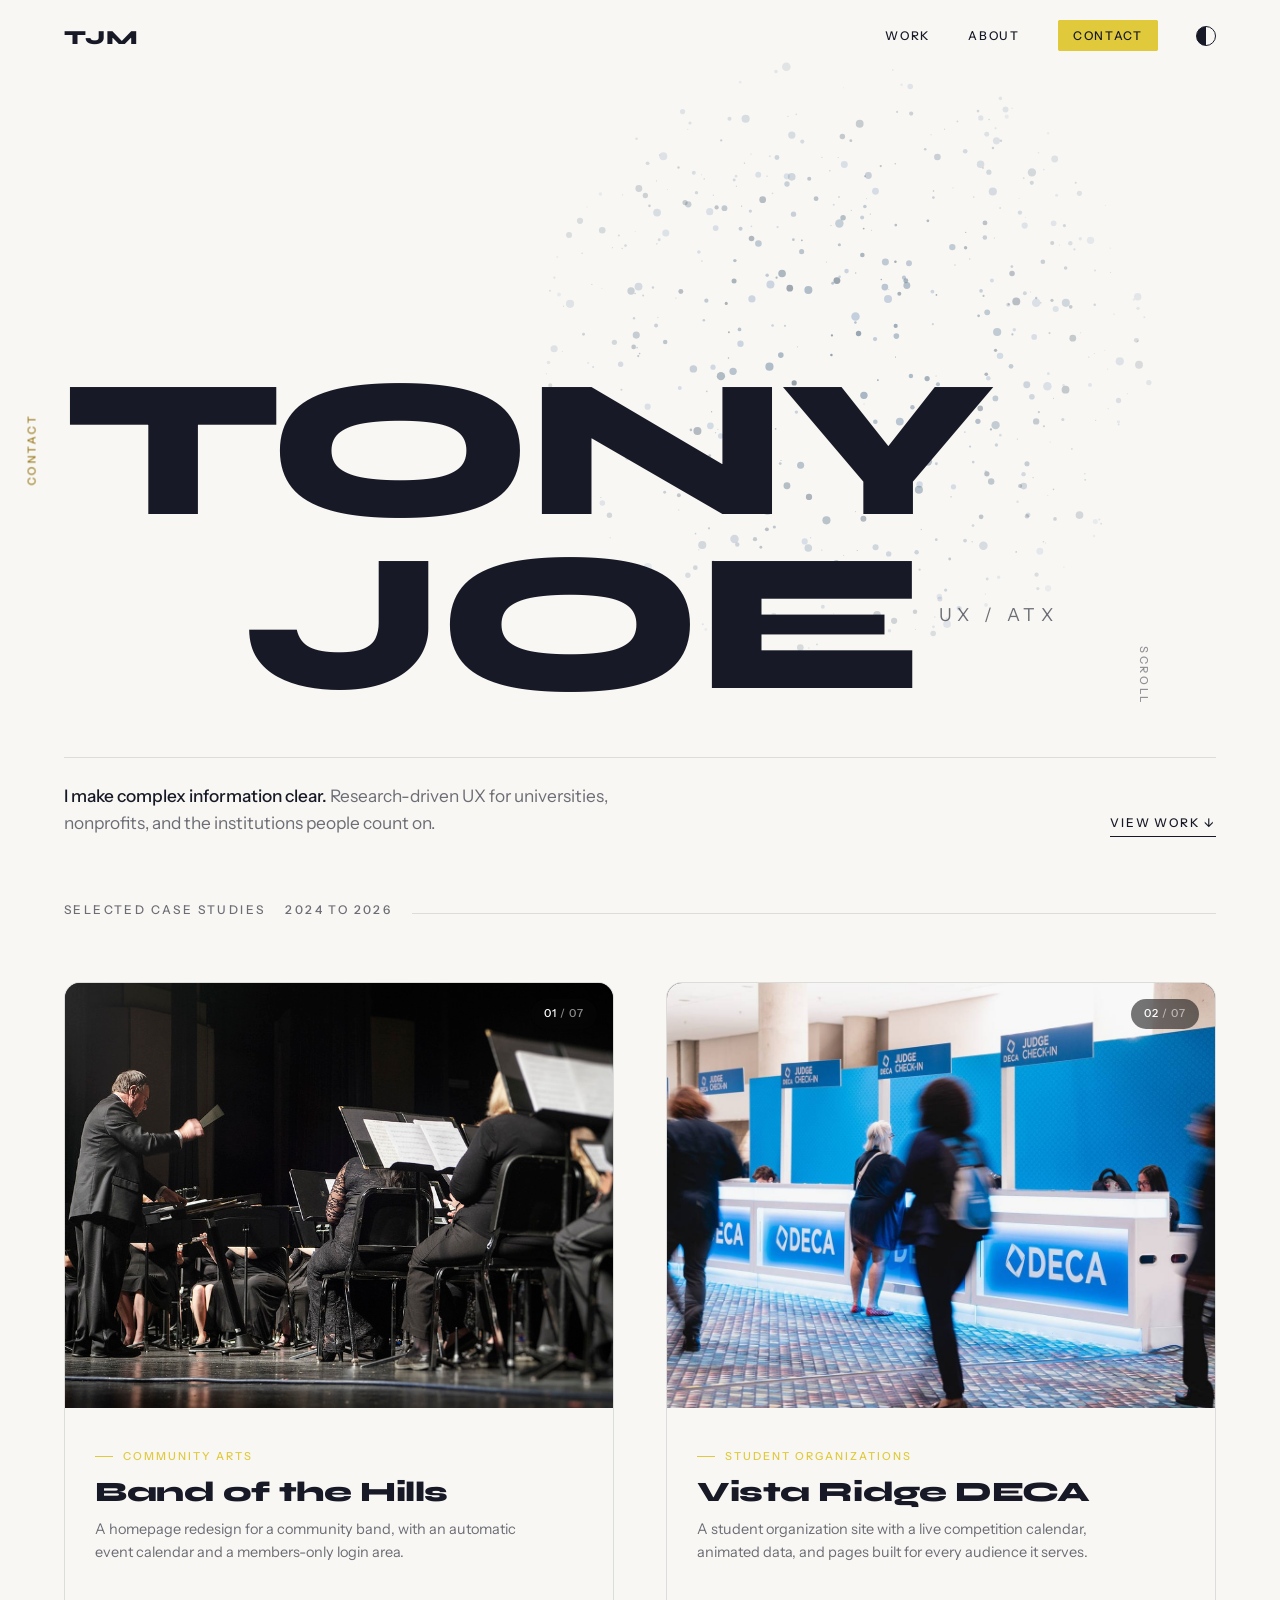
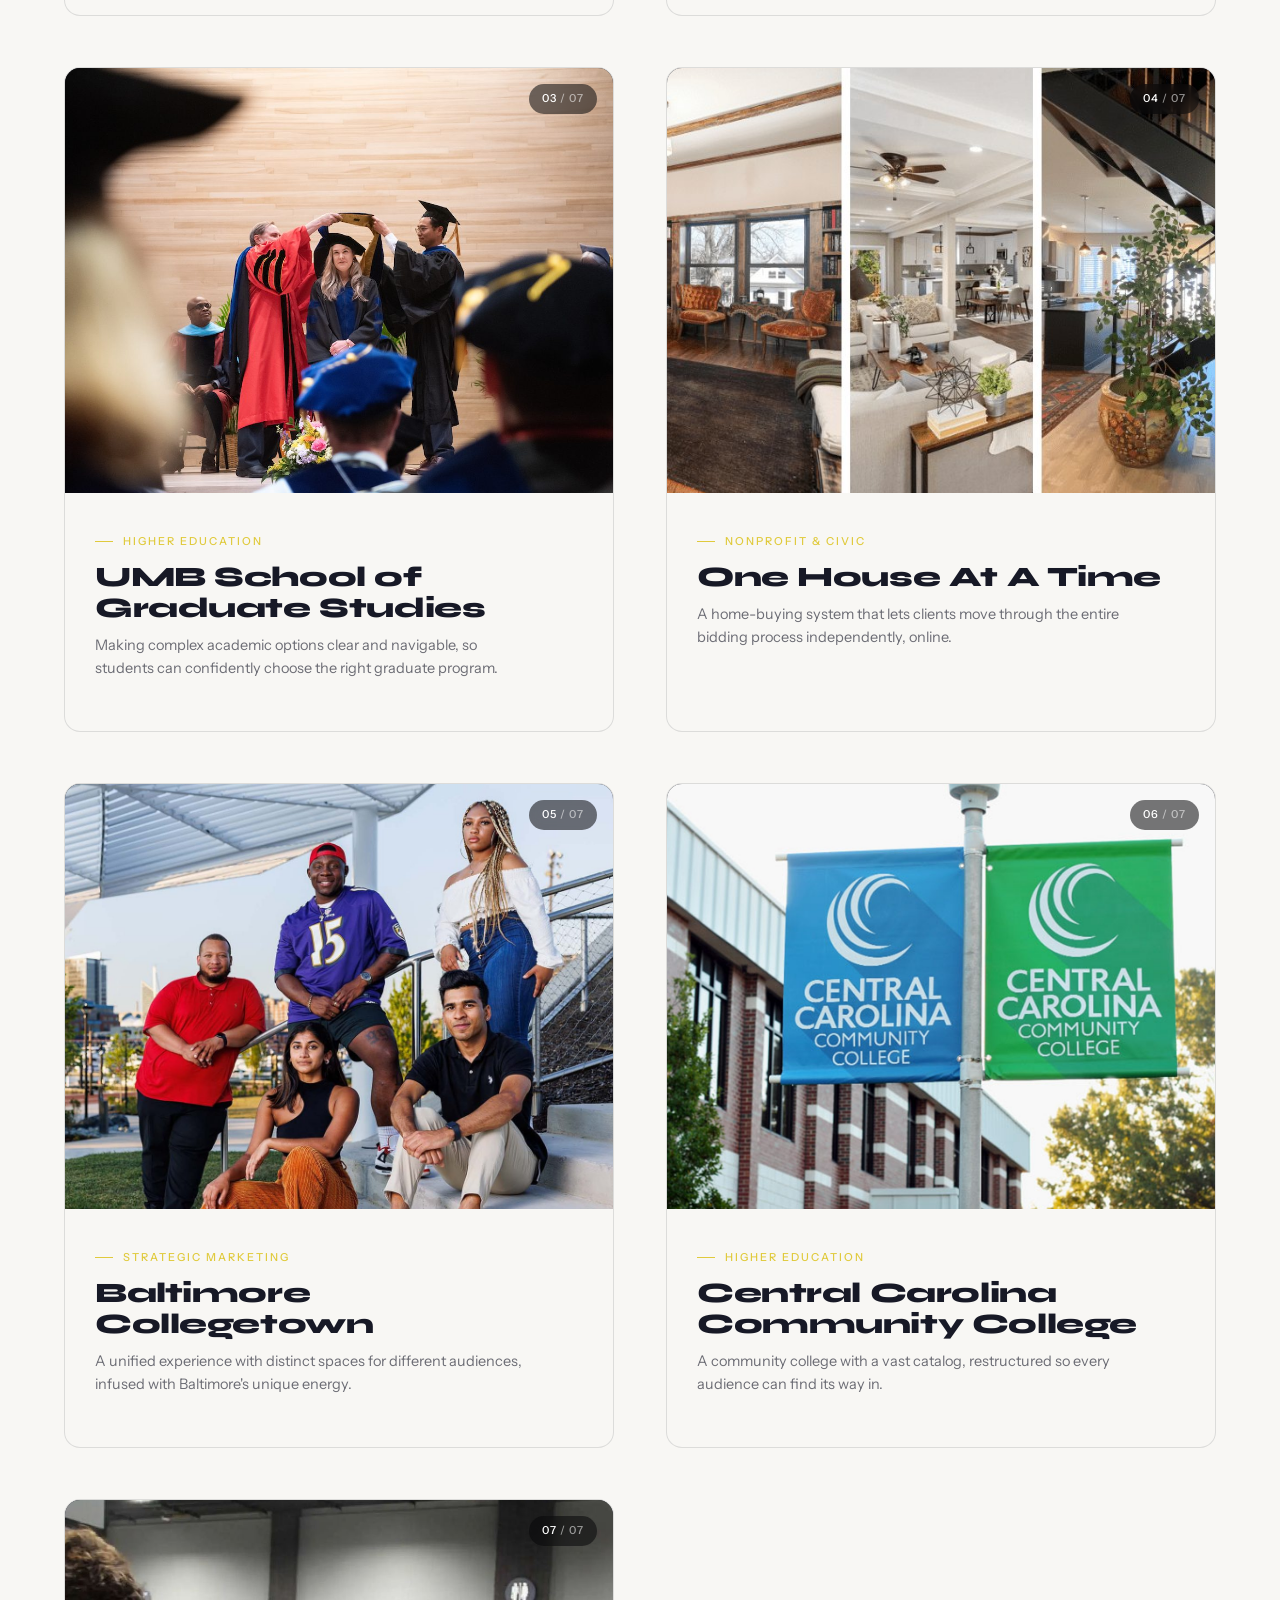
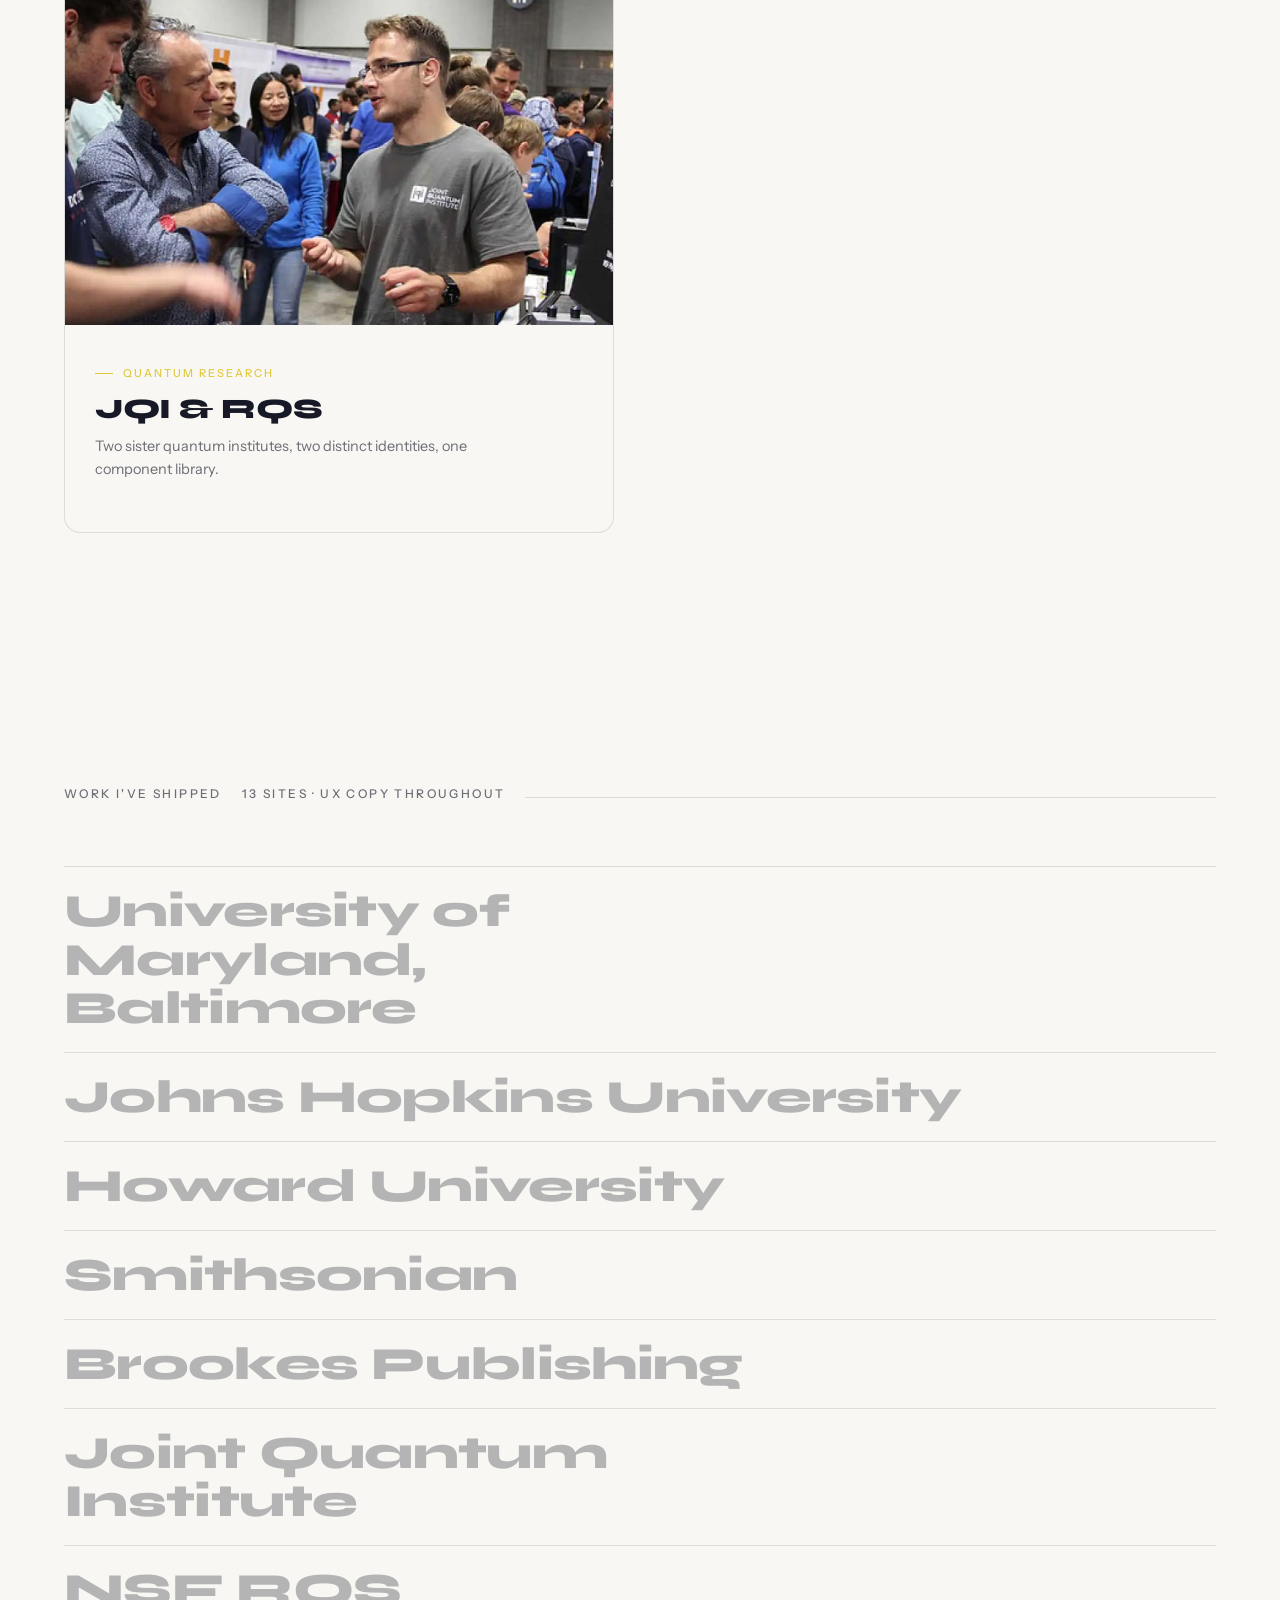
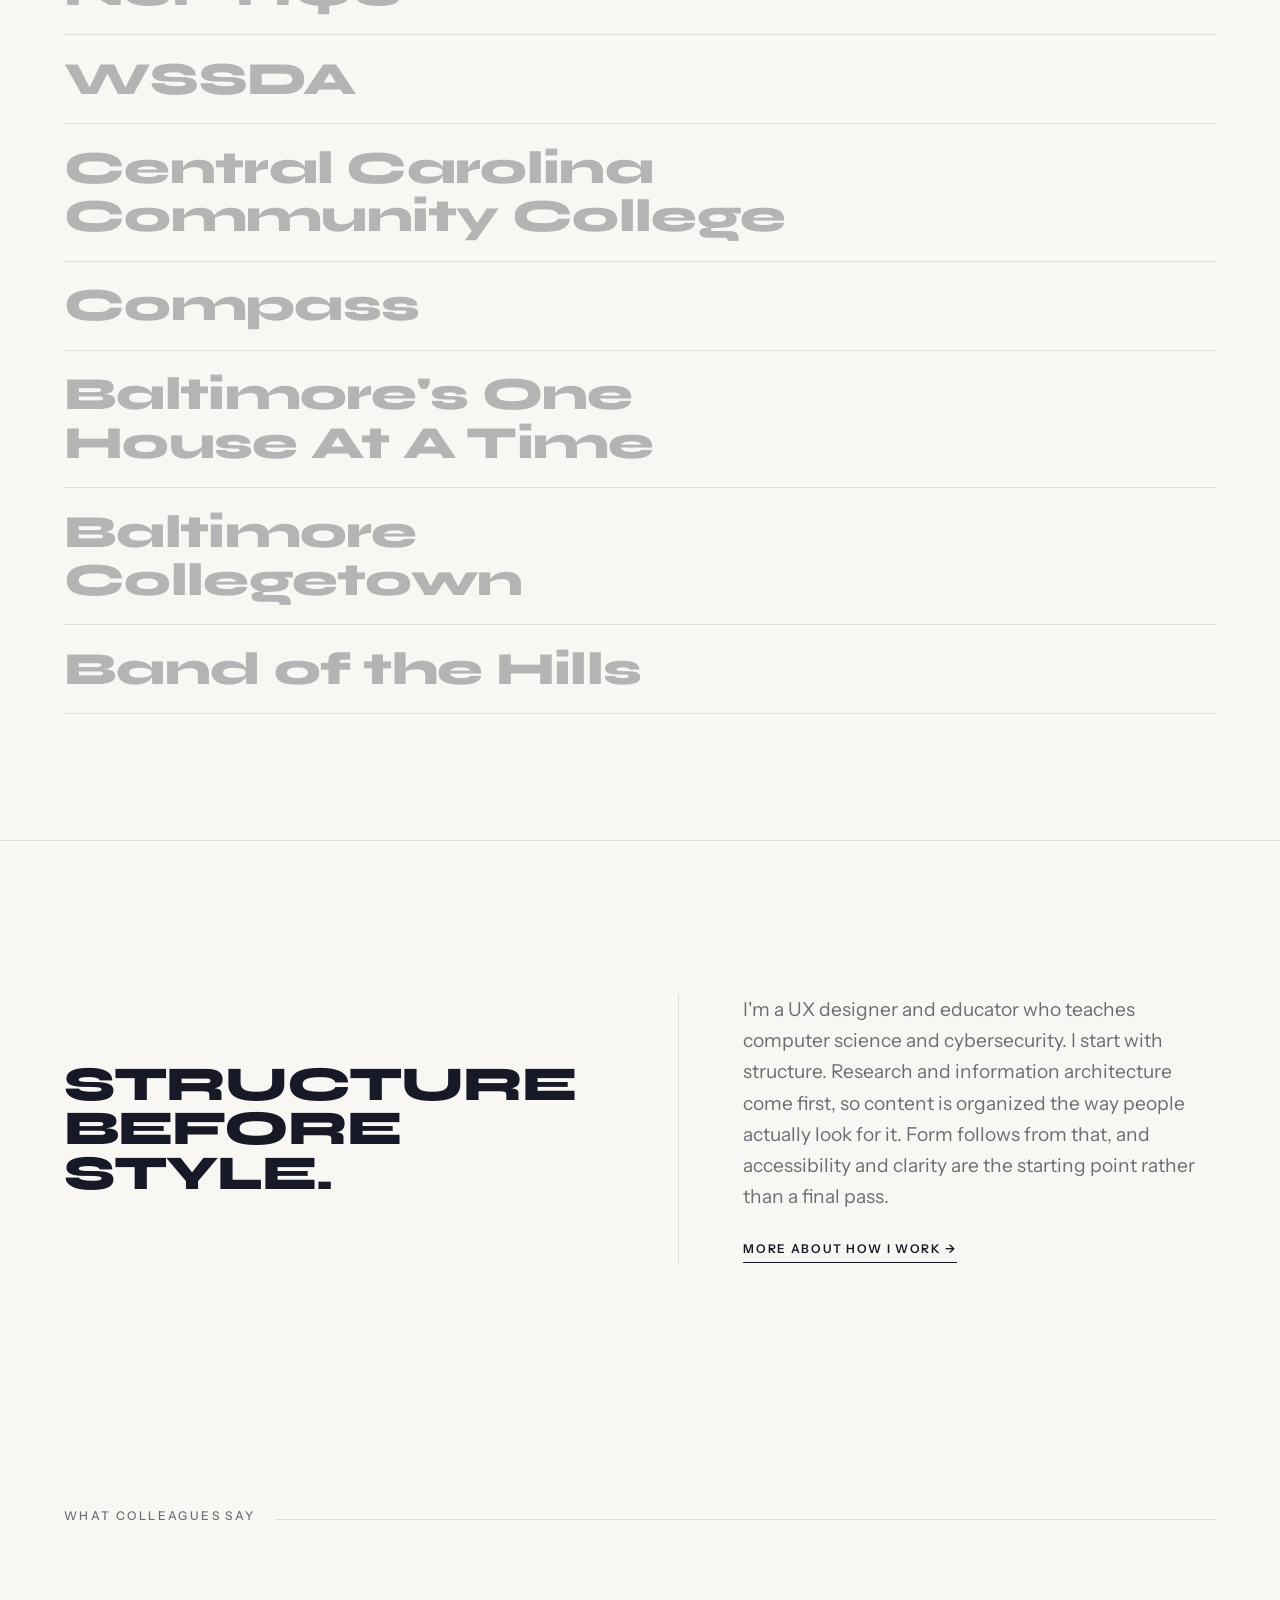
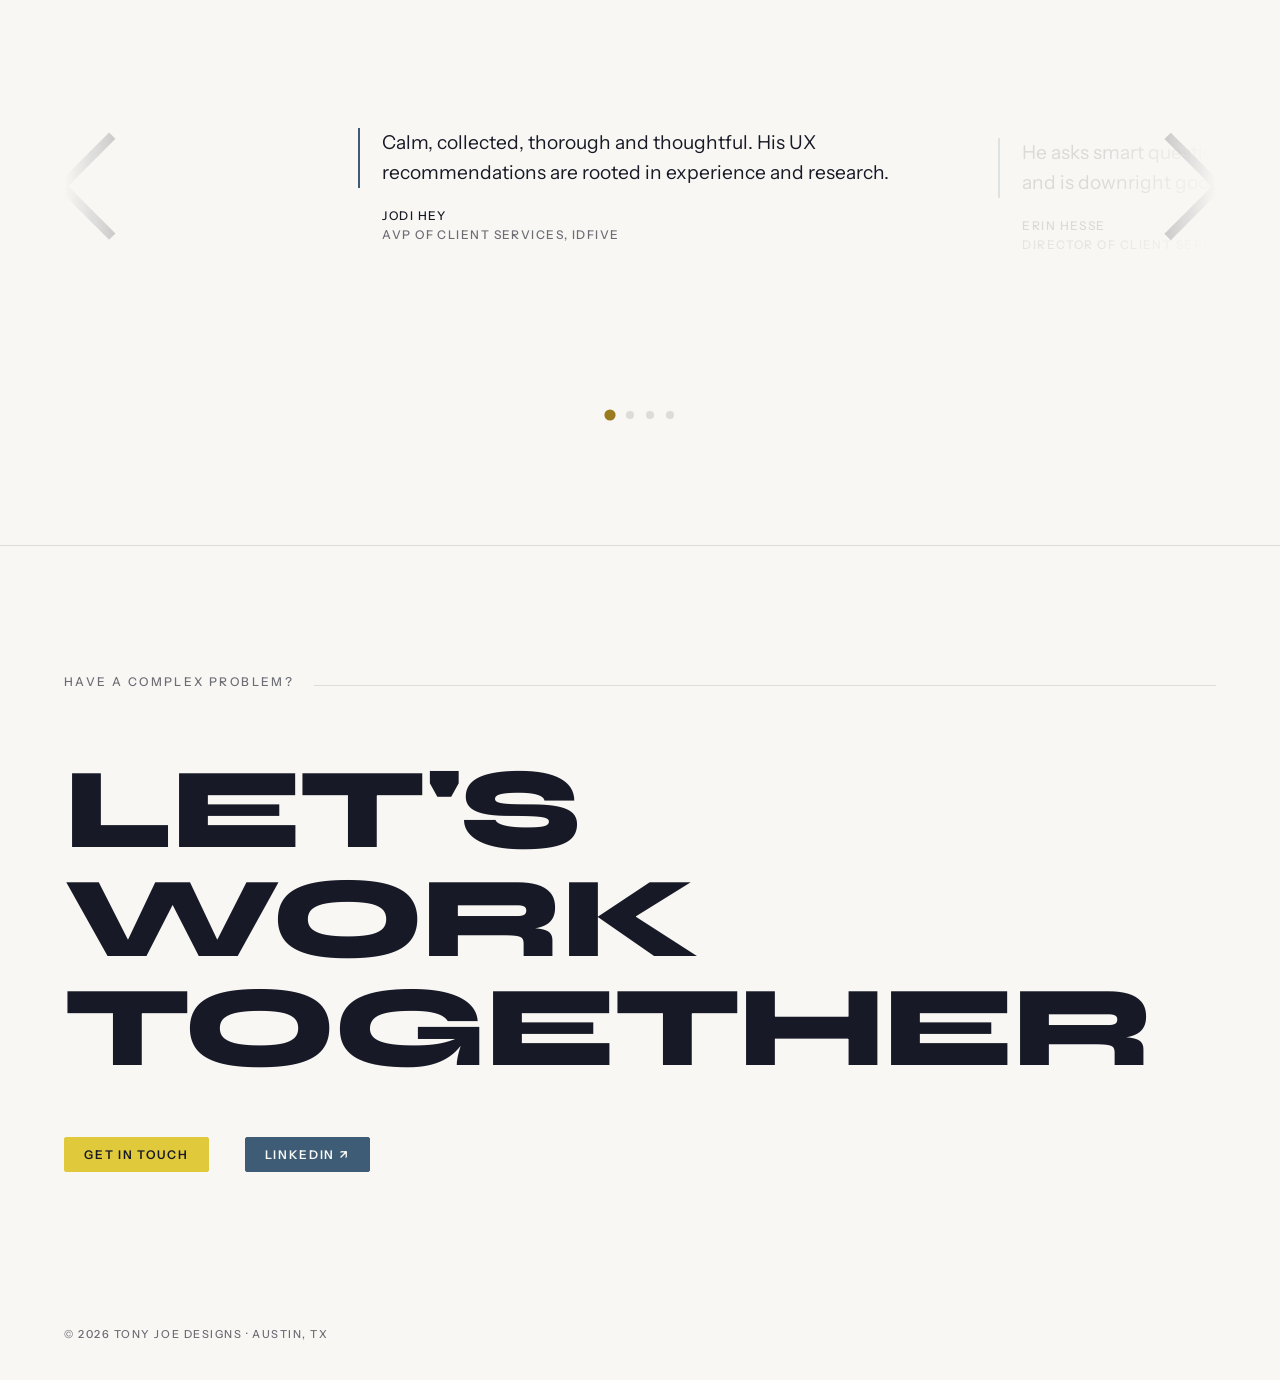
==== index.html @ 3aa84613 "Fix hover-effect inconsistency, unify card accents, trim card CTA - Fix real bug: entrance-stagger t" ====
<!DOCTYPE html>
<html lang="en">
<head>
<meta charset="UTF-8" />
<meta name="viewport" content="width=device-width, initial-scale=1" />
<title>Tony Joe Morales · UX Design</title>
<meta name="description" content="Austin-based UX designer. Research-driven design that makes complex information clear, for universities, nonprofits, and the institutions people count on." />
<meta property="og:title" content="Tony Joe Morales · UX Design" />
<meta property="og:description" content="Research-driven UX that makes complex information clear." />
<meta property="og:image" content="https://static.wixstatic.com/media/a24d31_63116dfe57c8469b99cbf86d63484914~mv2.png" />
<link rel="icon" href="data:image/svg+xml,%3Csvg xmlns='http://www.w3.org/2000/svg' viewBox='0 0 64 64'%3E%3Crect width='64' height='64' rx='12' fill='%23101010'/%3E%3Ctext x='32' y='42' font-family='Arial,sans-serif' font-weight='800' font-size='26' fill='%23FAFAF8' text-anchor='middle'%3ETJ%3C/text%3E%3C/svg%3E" />
<link rel="preconnect" href="https://fonts.googleapis.com" />
<link rel="preconnect" href="https://fonts.gstatic.com" crossorigin />
<link href="https://fonts.googleapis.com/css2?family=Syne:wght@700;800&family=Instrument+Sans:wght@400;500;600&display=swap" rel="stylesheet" />
<link rel="stylesheet" href="assets/style.css?v=1785817321" />
<script>document.documentElement.classList.add("loading");setTimeout(function(){document.documentElement.classList.remove("loading")},6000);</script>
<script>try{var t=localStorage.getItem("tjm-theme");if(t==="dark")document.documentElement.setAttribute("data-theme","dark")}catch(e){}</script>
<script>try{var c=sessionStorage.getItem("tjm-xfade");if(c){document.documentElement.style.setProperty("--xfade",c);document.documentElement.classList.add("xfading");sessionStorage.removeItem("tjm-xfade")}}catch(e){}</script>
</head>
<body>
<a class="skiplink" href="#main">Skip to content</a>
<div class="loadpct" id="loadpct" aria-hidden="true">0%</div>

<div class="progress" aria-hidden="true"></div>
<div class="rail" aria-hidden="true">Intro</div>
<div class="dot" aria-hidden="true"></div>

<div class="flowfield" aria-hidden="true">
  <span class="forb forb-a"></span>
  <span class="forb forb-b"></span>
</div>

<nav>
  <a class="mark" href="#top" aria-label="Tony Joe Morales, home">TJM</a>
  <ul>
    <li><a href="#work">Work</a></li>
    <li><a href="about/">About</a></li>
    <li><a class="nav-cta" href="#contact">Contact</a></li>
    <li><button class="theme-toggle" id="themeToggle" aria-label="Toggle dark mode" aria-pressed="false"></button></li>
  </ul>
</nav>

<header class="hero" id="top"><span id="main"></span>
  <span class="scrollcue">Scroll</span>
  <h1 aria-label="Tony Joe, UX, Austin Texas">
    <span class="row"><span data-shift="-1">Tony</span></span>
    <span class="row offset"><span data-shift="1">Joe<span class="thin">&nbsp;&nbsp;UX&nbsp;/&nbsp;ATX</span></span></span>
  </h1>
  <div class="meta">
    <p><strong>I make complex information clear.</strong> Research-driven UX for universities, nonprofits, and the institutions people count on.</p>
    <div class="links">
      <a href="#work">View work &darr;</a>
    </div>
  </div>
</header>

<section class="stack" id="work" data-rail="Work">
  <div class="kicker"><span>Selected case studies</span><span>2024 to 2026</span></div>

  <div class="stackgrid">
    <a class="stackcard" href="band-of-the-hills/" style="--c:var(--lime-ink)">
      <span class="sc-glow" aria-hidden="true"></span>
      <div class="sc-media">
        <img src="assets/card-band.jpg" alt="Band of the Hills homepage" loading="lazy">
        <span class="sc-num">01 <i>/ 07</i></span>
      </div>
      <div class="sc-body">
        <span class="sc-sector">Community arts</span>
        <h3 class="sc-title">Band of the Hills</h3>
        <p class="sc-blurb">A homepage redesign for a community band, with an automatic event calendar and a members-only login area.</p>
      </div>
    </a>

    <a class="stackcard" href="vrdeca/" style="--c:var(--steel-soft)">
      <span class="sc-glow" aria-hidden="true"></span>
      <div class="sc-media">
        <img src="assets/card-vrdeca.jpg" alt="Vista Ridge DECA homepage" loading="lazy">
        <span class="sc-num">02 <i>/ 07</i></span>
      </div>
      <div class="sc-body">
        <span class="sc-sector">Student organizations</span>
        <h3 class="sc-title">Vista Ridge DECA</h3>
        <p class="sc-blurb">A student organization site with a live competition calendar, animated data, and pages built for every audience it serves.</p>
      </div>
    </a>

    <a class="stackcard" href="umb-graduate/" style="--c:var(--steel-soft)">
      <span class="sc-glow" aria-hidden="true"></span>
      <div class="sc-media">
        <img src="assets/card-umb.jpg" alt="UMB School of Graduate Studies homepage" loading="lazy">
        <span class="sc-num">03 <i>/ 07</i></span>
      </div>
      <div class="sc-body">
        <span class="sc-sector">Higher education</span>
        <h3 class="sc-title">UMB School of Graduate Studies</h3>
        <p class="sc-blurb">Making complex academic options clear and navigable, so students can confidently choose the right graduate program.</p>
      </div>
    </a>

    <a class="stackcard" href="one-house/" style="--c:var(--steel-soft)">
      <span class="sc-glow" aria-hidden="true"></span>
      <div class="sc-media">
        <img src="assets/card-one-house.jpg" alt="One House At A Time homepage" loading="lazy">
        <span class="sc-num">04 <i>/ 07</i></span>
      </div>
      <div class="sc-body">
        <span class="sc-sector">Nonprofit &amp; civic</span>
        <h3 class="sc-title">One House At A Time</h3>
        <p class="sc-blurb">A home-buying system that lets clients move through the entire bidding process independently, online.</p>
      </div>
    </a>

    <a class="stackcard" href="baltimore-collegetown/" style="--c:var(--rose)">
      <span class="sc-glow" aria-hidden="true"></span>
      <div class="sc-media">
        <img src="assets/card-collegetown.jpg" alt="Baltimore Collegetown homepage" loading="lazy">
        <span class="sc-num">05 <i>/ 07</i></span>
      </div>
      <div class="sc-body">
        <span class="sc-sector">Strategic marketing</span>
        <h3 class="sc-title">Baltimore Collegetown</h3>
        <p class="sc-blurb">A unified experience with distinct spaces for different audiences, infused with Baltimore's unique energy.</p>
      </div>
    </a>

    <a class="stackcard" href="cccc/" style="--c:var(--steel-soft)">
      <span class="sc-glow" aria-hidden="true"></span>
      <div class="sc-media">
        <img src="assets/card-cccc.jpg" alt="Central Carolina Community College homepage" loading="lazy">
        <span class="sc-num">06 <i>/ 07</i></span>
      </div>
      <div class="sc-body">
        <span class="sc-sector">Higher education</span>
        <h3 class="sc-title">Central Carolina Community College</h3>
        <p class="sc-blurb">A community college with a vast catalog, restructured so every audience can find its way in.</p>
      </div>
    </a>

    <a class="stackcard" href="jqi-rqs/" style="--c:var(--amber-ink)">
      <span class="sc-glow" aria-hidden="true"></span>
      <div class="sc-media">
        <img src="assets/card-jqi-rqs.jpg" alt="JQI and RQS homepage" loading="lazy">
        <span class="sc-num">07 <i>/ 07</i></span>
      </div>
      <div class="sc-body">
        <span class="sc-sector">Quantum research</span>
        <h3 class="sc-title">JQI &amp; RQS</h3>
        <p class="sc-blurb">Two sister quantum institutes, two distinct identities, one component library.</p>
      </div>
    </a>
  </div>
</section>

<section class="clients reveal" id="shipped" data-rail="Shipped">
  <div class="kicker"><span>Work I&#x27;ve shipped</span><span>13 sites &middot; UX copy throughout</span></div>
  <ul>
    <li><a href="https://graduate.umaryland.edu/" target="_blank" rel="noopener"><span class="cname">University of Maryland, Baltimore</span><span class="csec">Information architecture, layout, program search</span></a></li>
    <li><a href="https://commencement.jhu.edu/" target="_blank" rel="noopener"><span class="cname">Johns Hopkins University</span><span class="csec">Information architecture</span></a></li>
    <li><a href="https://finearts.howard.edu/" target="_blank" rel="noopener"><span class="cname">Howard University</span><span class="csec">Information architecture, layout</span></a></li>
    <li><a href="https://asia.si.edu/" target="_blank" rel="noopener"><span class="cname">Smithsonian</span><span class="csec">CMS content migration</span></a></li>
    <li><a href="https://brookespublishing.com/" target="_blank" rel="noopener"><span class="cname">Brookes Publishing</span><span class="csec">Information architecture, homepage</span></a></li>
    <li><a href="https://jqi.umd.edu/" target="_blank" rel="noopener"><span class="cname">Joint Quantum Institute</span><span class="csec">Information architecture, design library, hero</span></a></li>
    <li><a href="https://rqs.umd.edu/" target="_blank" rel="noopener"><span class="cname">NSF RQS</span><span class="csec">Shared design library, distinct hero</span></a></li>
    <li><a href="https://wssda.org/" target="_blank" rel="noopener"><span class="cname">WSSDA</span><span class="csec">Information architecture, homepage</span></a></li>
    <li><a href="https://www.cccc.edu/" target="_blank" rel="noopener"><span class="cname">Central Carolina Community College</span><span class="csec">Information architecture, program search</span></a></li>
    <li><a href="https://compassgroup.com/" target="_blank" rel="noopener"><span class="cname">Compass</span><span class="csec">Information architecture restructure</span></a></li>
    <li><a href="https://www.onehousebaltimore.org/" target="_blank" rel="noopener"><span class="cname">Baltimore&#x27;s One House At A Time</span><span class="csec">Information architecture, search, login</span></a></li>
    <li><a href="https://baltimorecollegetown.org/" target="_blank" rel="noopener"><span class="cname">Baltimore Collegetown</span><span class="csec">Information architecture, audience spaces, transit hub</span></a></li>
    <li><a href="https://bandofthehills.org/" target="_blank" rel="noopener"><span class="cname">Band of the Hills</span><span class="csec">Information architecture, homepage, events, login</span></a></li>
  </ul>
</section>

<section class="about-intro reveal fly" id="about">
  <div class="collage" aria-hidden="true">
    <span style="left:-6%;top:-9%;width:35%;height:50%;--r:-5deg;--d:0s;z-index:3"><img src="assets/card-band.jpg" alt=""></span>
    <span style="left:20%;top:-11%;width:33%;height:47%;--r:4deg;--d:.05s;z-index:2"><img src="assets/card-one-house.jpg" alt=""></span>
    <span style="left:43%;top:-8%;width:36%;height:49%;--r:-3deg;--d:.1s;z-index:4"><img src="assets/card-cccc.jpg" alt=""></span>
    <span style="left:68%;top:-10%;width:34%;height:48%;--r:6deg;--d:.15s;z-index:2"><img src="assets/card-jqi-rqs.jpg" alt=""></span>
    <span style="left:-8%;top:26%;width:32%;height:46%;--r:5deg;--d:.08s;z-index:5"><img src="https://static.wixstatic.com/media/a24d31_4590ff858934457e9446fa13a054c714~mv2.png" alt=""></span>
    <span style="left:18%;top:29%;width:35%;height:50%;--r:-6deg;--d:.18s;z-index:3"><img src="assets/card-collegetown.jpg" alt=""></span>
    <span style="left:43%;top:25%;width:33%;height:47%;--r:3deg;--d:.22s;z-index:6"><img src="band-of-the-hills/img/band-community.png" alt=""></span>
    <span style="left:69%;top:28%;width:34%;height:48%;--r:-7deg;--d:.12s;z-index:2"><img src="assets/card-umb.jpg" alt=""></span>
    <span style="left:-7%;top:58%;width:33%;height:47%;--r:-4deg;--d:.28s;z-index:3"><img src="cccc/img/cccc-program.webp" alt=""></span>
    <span style="left:19%;top:61%;width:35%;height:50%;--r:6deg;--d:.3s;z-index:5"><img src="jqi-rqs/img/rqs-people.webp" alt=""></span>
    <span style="left:44%;top:59%;width:32%;height:46%;--r:-8deg;--d:.2s;z-index:2"><img src="https://static.wixstatic.com/media/a24d31_8f5879b96ccb4821a02e6b3e1d9a7923~mv2.png" alt=""></span>
    <span style="left:68%;top:60%;width:34%;height:48%;--r:4deg;--d:.25s;z-index:4"><img src="https://static.wixstatic.com/media/a24d31_81ea35548b654236a82dfe4b1662e3ef~mv2.png" alt=""></span>
  </div>
  <div class="scrim" aria-hidden="true"></div>

  <div class="ai-split">
    <h2 class="ai-head">Structure<br>before<br>style.</h2>
    <div class="ai-body">
      <p>I'm a UX designer and educator who teaches computer science and cybersecurity. I start with structure. Research and information architecture come first, so content is organized the way people actually look for it. Form follows from that, and accessibility and clarity are the starting point rather than a final pass.</p>
      <a href="/portfolio-v5/about/" class="ai-link">More about how I work &rarr;</a>
    </div>
  </div>
</section>

<section class="reveal" id="words" data-rail="Words">
  <div class="kicker"><span>What colleagues say</span></div>
  <div class="quotes">
    <div class="q-viewport">
      <div class="q-track">
        <figure class="q-slide is-active" style="--qc:var(--violet)">
          <blockquote>Calm, collected, thorough and thoughtful. His UX recommendations are rooted in experience and research.</blockquote>
          <figcaption><b>Jodi Hey</b>AVP of Client Services, idfive</figcaption>
        </figure>
        <figure class="q-slide" style="--qc:var(--teal)">
          <blockquote>He asks smart questions, knows when to just get work done, and is downright good at UX.</blockquote>
          <figcaption><b>Erin Hesse</b>Director of Client Services, idfive</figcaption>
        </figure>
        <figure class="q-slide" style="--qc:var(--rose)">
          <blockquote>Constantly impressed by his conscientiousness, thoroughness, attention to detail and creativity.</blockquote>
          <figcaption><b>Brad Walker</b>Director of Development, Front End, idfive</figcaption>
        </figure>
        <figure class="q-slide" style="--qc:var(--lime)">
          <blockquote>His fresh perspective on user experience always brought something new to the table, making our projects not only successful but also enjoyable.</blockquote>
          <figcaption><b>Sarah Yalov</b>Senior Graphic Designer, idfive</figcaption>
        </figure>
      </div>
      <button class="q-arrow q-prev" type="button" aria-label="Previous testimonial"><span class="chev"></span></button>
      <button class="q-arrow q-next" type="button" aria-label="Next testimonial"><span class="chev"></span></button>
    </div>
    <div class="q-dots" role="tablist" aria-label="Choose testimonial">
      <button class="q-dot is-active" type="button" role="tab" aria-selected="true" aria-label="Testimonial 1"></button>
      <button class="q-dot" type="button" role="tab" aria-selected="false" aria-label="Testimonial 2"></button>
      <button class="q-dot" type="button" role="tab" aria-selected="false" aria-label="Testimonial 3"></button>
      <button class="q-dot" type="button" role="tab" aria-selected="false" aria-label="Testimonial 4"></button>
    </div>
  </div>
</section>

<section class="contact reveal" id="contact" data-rail="Contact">
  <div class="kicker"><span>Have a complex problem?</span></div>
  <h2><a href="mailto:tonyjoemorales@gmail.com?subject=Website%20Inquiry">Let's work together</a></h2>
  <div class="row">
    <a class="btn btn-primary" href="mailto:tonyjoemorales@gmail.com?subject=Website%20Inquiry">Get in touch</a>
    <a class="btn btn-secondary" href="https://www.linkedin.com/in/tonyjoemorales" target="_blank" rel="noopener">LinkedIn &nearr;</a>
  </div>
</section>

<footer>
  <span>&copy; 2026 Tony Joe Designs &middot; Austin, TX</span>
</footer>

<a class="totop" id="totop" href="#top" aria-label="Back to top">&uarr;</a>
<script src="assets/main.js?v=1785799069"></script>
<script src="assets/vortex.js?v=1785817321"></script>
<script src="assets/flowfield.js?v=1785801000" defer></script>
<script src="assets/stack.js?v=1785815352" defer></script>
<script src="assets/quotes.js" defer></script>
</body>
</html>
---- assets/style.css ----
:root{
  --paper:#F8F7F4;
  --ink:#171926;
  --ink-60:rgba(23,25,38,.62);
  --ink-30:rgba(23,25,38,.30);
  --ink-12:rgba(23,25,38,.12);
  --gold:#E0CA3C;
  --gold-deep:#9A7B1F;
  --steel:#3E5C76;
  --steel-soft:#8FA6C4;
  --violet:#3E5C76;
  --rose:#9A7B1F;
  --teal:#3E5C76;
  --lime:#9A7B1F;
  --blue:#3E5C76;
  --amber:#9A7B1F;
  --amber-ink:#9A7B1F;
  --blue-ink:#3E5C76;
  --teal-ink:#3E5C76;
  --lime-ink:#9A7B1F;
  --ink-45:rgba(23,25,38,.46);
  --display:'Syne',sans-serif;
  --body:'Instrument Sans',sans-serif;
  --mono:'Instrument Sans',sans-serif;
  --gutter:clamp(20px,5vw,88px);
  --ease:cubic-bezier(.22,1,.36,1);
}
*{margin:0;padding:0;box-sizing:border-box}
html{scroll-behavior:smooth}
body{
  background:var(--paper);
  color:var(--ink);
  font-family:var(--body);
  font-size:17px;
  line-height:1.6;
  -webkit-font-smoothing:antialiased;
  overflow-x:clip;
}
html{overflow-x:clip}
html[data-theme="dark"]{
  --paper:#171926;
  --ink:#F8F7F4;
  --ink-60:rgba(248,247,244,.64);
  --ink-45:rgba(248,247,244,.48);
  --ink-30:rgba(248,247,244,.32);
  --ink-12:rgba(248,247,244,.14);
  --violet:#8FA6C4;
  --rose:#E0CA3C;
  --teal:#8FA6C4;
  --lime:#E0CA3C;
  --blue:#8FA6C4;
  --amber:#E0CA3C;
  --teal-ink:#8FA6C4;
  --lime-ink:#E0CA3C;
  --blue-ink:#8FA6C4;
  --amber-ink:#E0CA3C;
}
html{background:var(--paper)}
body{transition:background-color .5s var(--ease),color .5s var(--ease)}
@media(max-width:1024px){:root{--gutter:28px}}
::selection{background:var(--ink);color:var(--paper)}
a{color:inherit;text-decoration:none}
img{display:block;max-width:100%}

/* ---------- scroll progress: orientation, in the four brand colors ---------- */
.progress{
  position:fixed;top:0;left:0;height:3px;width:100%;
  transform-origin:0 50%;transform:scaleX(0);
  background:var(--steel);
  z-index:60;
}

/* ---------- wayfinding rail: tells you where you are ---------- */
.rail{
  position:fixed;left:calc(var(--gutter)/2 - 8px);top:50%;
  transform:translateY(-50%) rotate(180deg);
  writing-mode:vertical-rl;
  font-family:var(--mono);font-weight:500;font-size:11px;letter-spacing:.22em;text-transform:uppercase;
  color:var(--ink-45);z-index:40;transition:color .5s var(--ease);
  pointer-events:none;white-space:nowrap;
}
@media(max-width:900px){.rail{display:none}}

/* ---------- cursor dot (desktop, reduced-motion gated in JS) ---------- */
.dot{
  position:fixed;top:0;left:0;width:10px;height:10px;border-radius:50%;
  background:var(--ink);pointer-events:none;z-index:70;
  transform:translate(-50%,-50%);
  transition:width .25s var(--ease),height .25s var(--ease),background-color .25s var(--ease),opacity .3s;
  mix-blend-mode:exclusion;opacity:0;
}
.dot.on{opacity:1}
.dot.grow{width:56px;height:56px;background:#fff}
@media(pointer:coarse){.dot{display:none}}

/* ---------- flowfield: soft colour orbs that drift and shift hue as you move between sections ---------- */
.flowfield{position:fixed;inset:0;z-index:-1;overflow:hidden;pointer-events:none}
.forb{
  position:absolute;top:22%;left:78%;width:52vw;aspect-ratio:1;border-radius:50%;
  transform:translate(-50%,-50%);
  background:var(--fc,var(--gold));
  filter:blur(min(90px,9vw));opacity:.28;
  transition:background-color 1.6s var(--ease);
  will-change:transform;
}
.forb-b{top:68%;left:22%;width:44vw;opacity:.22;background:var(--fc2,var(--steel))}
html[data-theme="dark"] .forb{opacity:.22}
html[data-theme="dark"] .forb-b{opacity:.17}
@media(prefers-reduced-motion:reduce){.forb{transition:none}}
@media(max-width:700px){.flowfield{display:none}}

/* ---------- nav ---------- */
nav{
  position:fixed;top:0;left:0;right:0;z-index:50;
  display:flex;justify-content:space-between;align-items:center;
  padding:22px var(--gutter);
  color:var(--ink);
}
nav .mark{font-family:var(--display);font-weight:800;font-size:20px;letter-spacing:.04em}
nav ul{display:flex;gap:clamp(18px,3vw,40px);list-style:none;font-family:var(--mono);font-weight:500;font-size:12px;letter-spacing:.14em;text-transform:uppercase}
nav ul a{position:relative;padding-bottom:3px}
nav ul a::after{content:'';position:absolute;left:0;bottom:0;height:1px;width:100%;background:currentColor;transform:scaleX(0);transform-origin:100% 50%;transition:transform .35s var(--ease)}
nav ul a:hover::after,nav ul a:focus-visible::after{transform:scaleX(1);transform-origin:0 50%}
@media(max-width:700px){nav ul li:nth-child(2){display:none}}

/* ---------- hero ---------- */
.hero{
  min-height:100svh;
  display:flex;flex-direction:column;justify-content:flex-end;
  padding:0 var(--gutter) clamp(40px,7vh,80px);
  position:relative;
}
.hero h1{
  font-family:var(--display);font-weight:800;
  font-size:clamp(64px,15.5vw,240px);
  line-height:.88;letter-spacing:-.02em;text-transform:uppercase;
  user-select:none;
}
.hero h1 .row{display:block;overflow:hidden}
.hero h1 .row span{display:inline-block;transform:translateY(0);animation:rise 1s var(--ease) both}
.hero h1 .row:nth-child(1) span{animation-delay:.05s}
.hero h1 .row:nth-child(2) span{animation-delay:.16s}
.hero h1 .row.offset{padding-left:clamp(40px,14vw,320px)}
.hero h1 .thin{
  font-size:clamp(13px,1.4vw,20px);font-family:var(--mono);font-weight:500;font-weight:400;
  letter-spacing:.3em;vertical-align:super;color:var(--ink-60);
}
@keyframes rise{from{transform:translateY(110%)}to{transform:translateY(0)}}
.hero .meta{
  display:flex;justify-content:space-between;align-items:flex-end;gap:32px;
  margin-top:clamp(28px,5vh,56px);
  border-top:1px solid var(--ink-12);padding-top:24px;
  flex-wrap:wrap;
}
.hero .meta p{max-width:46ch;font-size:clamp(16px,1.35vw,20px);color:var(--ink-60)}
.hero .meta p strong{color:var(--ink);font-weight:500}
.hero .meta .links{display:flex;gap:28px;font-family:var(--mono);font-weight:500;font-size:12px;letter-spacing:.16em;text-transform:uppercase}
.hero .meta .links a{display:inline-flex;align-items:center;gap:8px;padding-bottom:4px;border-bottom:1px solid var(--ink)}
.hero .meta .links a:hover{color:var(--violet);border-color:var(--violet)}
.hero .scrollcue{
  position:absolute;right:var(--gutter);top:38vh;
  font-family:var(--mono);font-weight:500;font-size:11px;letter-spacing:.24em;text-transform:uppercase;
  writing-mode:vertical-rl;color:var(--ink-45);
}
@media(max-width:700px){.hero .scrollcue{display:none}}

/* ---------- section shells ---------- */
section{padding:clamp(80px,14vh,160px) var(--gutter)}
.kicker{
  display:flex;align-items:baseline;gap:20px;
  font-family:var(--mono);font-weight:500;font-size:12px;letter-spacing:.2em;text-transform:uppercase;color:var(--ink-60);
  margin-bottom:clamp(40px,7vh,88px);
}
.kicker::after{content:'';flex:1;height:1px;background:var(--ink-12)}
.reveal{transform:translateY(36px);transition:transform 1s var(--ease)}
.reveal.in{transform:none}
.fly{opacity:0;transform:translateY(72px) scale(.972);transition:opacity .85s var(--ease),transform 1s var(--ease)}
.fly.in{opacity:1;transform:none}

/* ---------- work index ---------- */
.work{padding-top:clamp(60px,10vh,120px)}

/* ---------- clients ---------- */
.clients ul{list-style:none;max-width:none}
.clients li:first-child a{border-top:1px solid var(--ink-12)}
.clients a{display:flex;align-items:baseline;justify-content:space-between;gap:24px;
  padding:clamp(14px,2.2vh,24px) 0;border-bottom:1px solid var(--ink-12);
  transition:padding-left .4s var(--ease)}
.clients .cname{font-family:var(--display);font-weight:800;font-size:clamp(24px,3.6vw,54px);
  line-height:1.05;letter-spacing:-.015em;color:var(--ink-30);transition:color .35s var(--ease)}
.clients .csec{font-family:var(--mono);font-weight:500;font-size:11px;letter-spacing:.18em;text-transform:uppercase;
  color:var(--ink-30);opacity:0;transform:translateX(10px);white-space:nowrap;flex:none;
  transition:opacity .4s var(--ease),transform .4s var(--ease),color .35s var(--ease)}
.clients .csec::after{content:' \2197'}
.clients a:hover,.clients a:focus-visible{padding-left:clamp(10px,1.5vw,24px)}
.clients a:hover .cname,.clients a:focus-visible .cname{color:var(--hc)}
.clients a:hover .csec,.clients a:focus-visible .csec{opacity:1;transform:none;color:var(--ink-60)}
.clients li:nth-child(4n+1){--hc:var(--violet)}
.clients li:nth-child(4n+2){--hc:var(--rose)}
.clients li:nth-child(4n+3){--hc:var(--teal-ink)}
.clients li:nth-child(4n+4){--hc:var(--lime-ink)}
@media(max-width:900px){.clients a{flex-direction:column;gap:6px;align-items:flex-start}.clients .csec{opacity:1;transform:none;white-space:normal}}

/* ---------- testimonials ---------- */
/* ---------- about interstitial ---------- */
.about-intro{padding:clamp(64px,13vh,150px) var(--gutter);border-top:1px solid var(--ink-12)}
.ai-split{display:grid;grid-template-columns:1fr 1fr;gap:clamp(32px,6vw,90px);align-items:center;max-width:1200px;margin-top:clamp(24px,4vh,48px)}
.ai-head{font-family:var(--display);font-weight:800;text-transform:uppercase;font-size:clamp(23px,3.8vw,50px);line-height:.92;letter-spacing:-.02em;overflow-wrap:anywhere}
.ai-body{border-left:1px solid var(--ink-12);padding-left:clamp(28px,5vw,72px);max-width:52ch}
.ai-body p{font-size:clamp(17px,1.5vw,21px);line-height:1.62;color:var(--ink-60)}
.ai-link{display:inline-block;margin-top:clamp(20px,3vh,30px);font-family:var(--mono);font-weight:600;font-size:12px;letter-spacing:.14em;text-transform:uppercase;padding-bottom:4px;border-bottom:1px solid var(--ink);transition:color .3s var(--ease),border-color .3s var(--ease)}
.ai-link:hover,.ai-link:focus-visible{color:var(--gold-deep);border-color:var(--gold-deep)}
@media(max-width:760px){.ai-split{grid-template-columns:1fr;gap:22px;align-items:start}.ai-body{border-left:0;padding-left:0}}

:root{--ease-dramatic:cubic-bezier(.85,0,.15,1)}

.quotes{display:block;max-width:none}

.q-viewport{
  position:relative;overflow:hidden;
  height:clamp(320px,44vh,520px);
  -webkit-mask-image:linear-gradient(90deg,transparent 0,#000 10%,#000 90%,transparent 100%);
  mask-image:linear-gradient(90deg,transparent 0,#000 10%,#000 90%,transparent 100%);
}
.q-track{display:flex;align-items:center;height:100%;transition:transform 1s var(--ease-dramatic)}
.q-slide{
  flex:0 0 auto;width:min(640px,72vw);box-sizing:border-box;
  padding:0 clamp(20px,3vw,40px);
  opacity:.32;transition:opacity .9s var(--ease-dramatic);
}
.q-slide.is-active{opacity:1}

.q-slide blockquote{
  font-size:clamp(17px,1.5vw,21px);line-height:1.55;
  border-left:2px solid var(--qc,var(--ink));padding-left:22px;
  opacity:.4;transform:translateY(10px);
  transition:opacity .9s var(--ease-dramatic),transform .9s var(--ease-dramatic);
}
.q-slide figcaption{
  margin-top:18px;padding-left:24px;font-family:var(--mono);font-weight:500;
  font-size:12px;letter-spacing:.12em;text-transform:uppercase;color:var(--ink-60);
  opacity:.4;transform:translateY(10px);
  transition:opacity .9s var(--ease-dramatic) .12s,transform .9s var(--ease-dramatic) .12s;
}
.q-slide figcaption b{color:var(--ink);font-weight:500;display:block}
.q-slide.is-active blockquote,.q-slide.is-active figcaption{opacity:1;transform:translateY(0)}

.q-arrow{
  position:absolute;top:50%;transform:translateY(-50%);
  height:66%;width:clamp(56px,7vw,120px);
  border:none;background:transparent;padding:0;margin:0;
  -webkit-appearance:none;appearance:none;outline:none;
  display:flex;align-items:center;justify-content:center;
  cursor:pointer;z-index:3;
}
.q-prev{left:0}
.q-next{right:0}
.q-arrow:focus-visible{outline:2px solid var(--gold-deep);outline-offset:6px;border-radius:2px}

.chev{
  --bw:clamp(6px,1.1vh,12px);
  display:block;
  width:clamp(60px,8.4vh,128px);height:clamp(60px,8.4vh,128px);
  border-top:var(--bw) solid var(--ink-60);
  opacity:.7;
  transition:opacity .35s var(--ease),transform .35s var(--ease),border-color .35s var(--ease);
}
.q-prev .chev{border-left:var(--bw) solid var(--ink-60);transform:rotate(-45deg)}
.q-next .chev{border-right:var(--bw) solid var(--ink-60);transform:rotate(45deg)}
.q-arrow:hover .chev,.q-arrow:focus-visible .chev{opacity:1;border-color:var(--ink)}
.q-prev:hover .chev{transform:rotate(-45deg) translate(-4px,-4px)}
.q-next:hover .chev{transform:rotate(45deg) translate(4px,-4px)}

.q-dots{display:flex;justify-content:center;gap:12px;margin-top:clamp(20px,3vh,32px)}
.q-dot{width:8px;height:8px;border-radius:50%;border:none;padding:0;background:var(--ink-12);cursor:pointer;transition:background-color .4s var(--ease),transform .4s var(--ease)}
.q-dot.is-active{background:var(--gold-deep);transform:scale(1.4)}
.q-dot:hover{background:var(--ink-30)}

@media(max-width:700px){
  .q-viewport{height:clamp(220px,50vh,340px);
    mask-image:linear-gradient(90deg,transparent 0,#000 6%,#000 94%,transparent 100%);
    -webkit-mask-image:linear-gradient(90deg,transparent 0,#000 6%,#000 94%,transparent 100%);
  }
  .q-arrow{height:44%;width:34px}
  .chev{--bw:4px;width:32px;height:32px}
  .q-slide{width:82vw}
}

/* ---------- contact ---------- */
/* ---------- buttons ---------- */
.btn{display:inline-flex;align-items:center;gap:.5em;font-family:var(--mono);font-weight:600;font-size:12px;letter-spacing:.14em;text-transform:uppercase;line-height:1;padding:.9em 1.6em;border-radius:2px;border:1px solid transparent;cursor:pointer;white-space:nowrap;transition:background .3s var(--ease),color .3s var(--ease),border-color .3s var(--ease),box-shadow .45s var(--ease),transform .3s var(--ease)}
.btn-primary{background:var(--gold);color:#171926;border-color:var(--gold)}
.btn-primary:hover,.btn-primary:focus-visible{background:#EAD65A;box-shadow:0 8px 26px rgba(224,202,60,.42);transform:translateY(-2px)}
.btn-secondary{background:var(--steel);color:#F8F7F4;border-color:var(--steel)}
.btn-secondary:hover,.btn-secondary:focus-visible{background:#48688A;box-shadow:0 8px 26px rgba(62,92,118,.4);transform:translateY(-2px)}
nav ul a.nav-cta{padding:.6em 1.15em;border:1px solid var(--gold);border-radius:2px;line-height:1;background:var(--gold);color:#171926;transition:background .3s var(--ease),color .3s var(--ease),border-color .3s var(--ease),box-shadow .45s var(--ease),transform .3s var(--ease)}
nav ul a.nav-cta::after{display:none}
nav ul a.nav-cta:hover,nav ul a.nav-cta:focus-visible{background:#EAD65A;border-color:#EAD65A;color:#171926;box-shadow:0 4px 16px rgba(224,202,60,.34);transform:translateY(-1px)}
@media(prefers-reduced-motion:reduce){.btn:hover,nav ul a.nav-cta:hover{transform:none}}

.contact{border-top:1px solid var(--ink-12)}
.contact h2{
  font-family:var(--display);font-weight:800;text-transform:uppercase;
  font-size:clamp(28px,9vw,140px);line-height:.95;letter-spacing:-.02em;
  margin-bottom:clamp(32px,6vh,60px);overflow-wrap:anywhere;
}
.contact h2 a{
  color:var(--ink);
  transition:color .35s var(--ease);
}
.contact h2 a:hover,.contact h2 a:focus-visible{color:var(--gold-deep)}
.contact .row{display:flex;gap:clamp(18px,3vw,36px);flex-wrap:wrap;align-items:center;font-family:var(--mono);font-weight:500;font-size:12px;letter-spacing:.16em;text-transform:uppercase}
.contact .row a:not(.btn){padding-bottom:4px;border-bottom:1px solid var(--ink)}
.contact .row a:not(.btn):hover{color:var(--gold-deep);border-color:var(--gold-deep)}

/* ---------- footer ---------- */
footer{
  display:flex;justify-content:space-between;gap:20px;flex-wrap:wrap;
  padding:28px var(--gutter) 36px;
  font-family:var(--mono);font-weight:500;font-size:11px;letter-spacing:.14em;text-transform:uppercase;color:var(--ink-60);
}
:focus-visible{outline:2px solid var(--violet);outline-offset:4px}

/* touch devices have no hover: show color states by default */
@media(hover:none){
  .clients .cname{color:var(--hc)}
  .clients .csec{opacity:1;transform:none}
  .quotes figure:nth-child(1) blockquote{border-color:var(--violet)}
  .quotes figure:nth-child(2) blockquote{border-color:var(--teal)}
  .quotes figure:nth-child(3) blockquote{border-color:var(--rose)}
}
@media(max-width:480px){
  nav ul{gap:14px;font-size:11px;letter-spacing:.1em}
}

@media(prefers-reduced-motion:reduce){
  html{scroll-behavior:auto}
  *,*::before,*::after{animation-duration:.001s!important;transition-duration:.001s!important}
  .reveal{transform:none}
  .fly{transform:none;opacity:1}
  .dot{display:none}
  .stackcard{opacity:1;transform:none}
  .sc-media img{transform:none!important}
}

/* ---------- case study pages: full-screen chapters ---------- */
.chapter{min-height:100svh;display:flex;flex-direction:column;justify-content:center;position:relative;padding:clamp(56px,9vh,104px) var(--gutter)}
.chero{justify-content:flex-start;min-height:auto;padding-top:clamp(58px,6vh,80px);padding-bottom:clamp(24px,3.5vh,44px)}
.ghost{position:absolute;right:-1vw;top:4vh;font-family:'Alfa Slab One',serif;font-weight:400;font-size:clamp(160px,32vw,540px);line-height:1;color:transparent;-webkit-text-stroke:3px var(--c);opacity:.18;user-select:none;pointer-events:none;z-index:0}
.chapter>*{position:relative;z-index:1}
.chero .ghost{position:absolute}
.chero .eyebrow{font-family:var(--mono);font-weight:500;font-size:12px;letter-spacing:.22em;text-transform:uppercase;color:var(--ink-60);margin-bottom:16px;display:flex;gap:22px;align-items:baseline}
.chero .eyebrow i{width:10px;height:10px;border-radius:50%;background:var(--c);display:inline-block;font-style:normal}
.chero h1{font-family:var(--display);font-weight:800;font-size:clamp(30px,8vw,116px);line-height:.92;letter-spacing:-.02em;max-width:20ch;text-wrap:balance}
.chero h1 .row{display:block;overflow:hidden}
.chero h1 .row span{display:inline-block;animation:rise 1s var(--ease) both}
.chero h1 .row:nth-child(2) span{animation-delay:.12s}
.chero .tag{max-width:46ch;color:var(--ink-60);font-size:clamp(17px,1.6vw,22px);line-height:1.5;margin-top:16px}
.cmeta{display:flex;gap:clamp(28px,5vw,72px);flex-wrap:wrap;border-top:1px solid var(--ink-12);margin-top:clamp(16px,2.4vh,28px);padding-top:14px}
.cmeta div{font-family:var(--mono);font-weight:500;font-size:12px;letter-spacing:.12em;text-transform:uppercase}
.cmeta small{display:block;color:var(--ink-60);margin-bottom:6px}
.cmeta a{border-bottom:1px solid var(--ink)}
.cmeta a:hover{color:var(--c);border-color:var(--c)}

/* full-bleed frameless imagery */
.bleed{position:relative;width:100%;height:clamp(240px,52svh,560px);overflow:hidden;background:var(--paper)}
.bleed img{position:absolute;left:0;top:0;width:100%;height:auto;min-height:100%;object-fit:cover;object-position:center top;will-change:transform}
@media(prefers-reduced-motion:reduce){.bleed{height:auto}.bleed img{position:relative;height:auto;min-height:0;transform:none}}

/* editorial chapters: large legible letters */
.kick{font-family:var(--mono);font-weight:500;font-size:12px;letter-spacing:.22em;text-transform:uppercase;color:var(--ink-60);display:flex;align-items:baseline;gap:20px;margin-bottom:clamp(28px,5vh,48px)}
.kick::after{content:'';flex:1;height:1px;background:var(--ink-12)}
.chapter .kick.later{margin-top:clamp(48px,7vh,80px)}
.bigline{font-family:var(--display);font-weight:800;font-size:clamp(26px,4.6vw,66px);line-height:1.05;letter-spacing:-.015em;max-width:20ch;margin-bottom:26px}
.bigline em{font-style:normal;color:var(--c-ink)}
.lede{font-size:clamp(19px,2vw,27px);line-height:1.55;max-width:48ch;color:var(--ink-60)}
.lede strong{color:var(--ink);font-weight:500}

/* HMW: the pivot question, scroll-filled word by word */
.hmw-ch{border-top:1px solid var(--ink-12);border-bottom:1px solid var(--ink-12)}
.hmw{font-family:var(--display);font-weight:800;font-size:clamp(26px,5vw,72px);line-height:1.16;letter-spacing:-.015em;max-width:22ch}
.hmw .w{color:var(--ink-12);transition:color .45s var(--ease)}
.hmw .w.on{color:var(--ink)}
.hmw .w.q{transition-delay:.05s}
.hmw .w.q.on{color:var(--c-ink)}
@media(prefers-reduced-motion:reduce){.hmw .w{color:var(--ink)}.hmw .w.q{color:var(--c-ink)}}

/* moves: full-screen center splits, frameless floating imagery */
.move{display:grid;grid-template-columns:minmax(0,.72fr) minmax(0,1.28fr);gap:clamp(28px,4vw,64px);min-height:100svh;align-items:center;padding:clamp(48px,7vh,80px) var(--gutter);position:relative}
.move .mnum{position:absolute;left:var(--gutter);top:clamp(28px,5vh,56px);font-family:var(--mono);font-weight:500;font-size:12px;letter-spacing:.22em;text-transform:uppercase;color:var(--c-ink)}
.move h3{font-family:var(--display);font-weight:800;font-size:clamp(26px,3.6vw,54px);line-height:1;letter-spacing:-.015em;margin-bottom:20px;overflow-wrap:anywhere}
.move p{font-size:clamp(17px,1.5vw,20px);line-height:1.68;color:var(--ink-60);max-width:44ch}
.move .imgs{display:grid;gap:clamp(18px,2.5vw,30px)}
.move .imgs.layer{display:block;position:relative}
.move .imgs.layer figure{margin:0}
.move .imgs.layer figure:nth-child(1){width:78%}
.move .imgs.layer figure:nth-child(2){position:absolute;right:0;bottom:-10%;width:52%}
.move .imgs.layer figure:nth-child(2) img{outline:5px solid var(--paper);border-radius:2px}
.move .imgs.artifact img{width:auto;max-width:100%;height:auto;max-height:82vh;display:block;margin:0 auto}
.move .imgs.big img,.move .imgs.big video{width:110%;max-width:none;margin-left:-5%}
.move .imgs.small img{width:90%;margin:0 auto}
.move .imgs figure{overflow:visible}
.move .imgs,.move .imgs figure,.move .imgs img{max-width:100%}
.move .imgs img{width:100%;display:block;filter:drop-shadow(0 28px 56px rgba(16,16,16,.16));transition:transform .9s var(--ease)}
.move .imgs figure:hover img{transform:translateY(-8px)}
.move .imgs video{width:100%;display:block;filter:drop-shadow(0 28px 56px rgba(16,16,16,.16));transition:transform .9s var(--ease)}
.move .imgs.small video{width:90%;margin:0 auto}
.move .imgs.portrait img{height:min(72svh,720px);width:auto;max-width:100%;margin:0 auto;display:block}
.move .imgs figure:hover video{transform:translateY(-8px)}
.move:nth-of-type(even){grid-template-columns:minmax(0,1.28fr) minmax(0,.72fr)}
.move:nth-of-type(even) .imgs{order:-1}
/* homepage move: full-width stepped row of three cards */
.move.full{grid-template-columns:1fr;min-height:auto;align-items:start;gap:clamp(28px,4vh,48px);padding-bottom:clamp(72px,12vh,140px)}
.move.full .mtext{max-width:58ch}
.move.full .showcase{display:flex;gap:clamp(16px,2.2vw,36px);width:100%;align-items:flex-start}
.move.full .showcase figure{margin:0;flex:1;min-width:0;aspect-ratio:4/3;overflow:hidden;background:var(--paper);
  border:1px solid var(--ink-12);box-shadow:0 26px 54px -18px rgba(16,16,16,.35);
  transition:transform .5s var(--ease),box-shadow .5s var(--ease)}
.move.full .showcase figure img,.move.full .showcase figure video{width:100%;height:100%;object-fit:cover;object-position:top;display:block}
.move.full .showcase figure{transform-origin:center center}
.move.full .showcase figure:first-child{transform-origin:left center}
.move.full .showcase figure:last-child{transform-origin:right center}
.move.full .showcase figure:hover{z-index:20;position:relative;transform:scale(1.32);box-shadow:0 60px 110px -24px rgba(16,16,16,.55)}
.move.full .showcase.nat{align-items:flex-start;margin:0 calc(var(--gutter) * -0.6)}
.move.full .showcase.nat figure{aspect-ratio:auto;overflow:hidden}
.move.full .showcase.nat figure img,.move.full .showcase.nat figure video{width:100%;height:auto;object-fit:contain}
.move.full .showcase.nat figure:hover{transform:scale(1.32)}
@media(max-width:860px){
  .move.full .showcase.nat{margin:0}
  .move.full .showcase{flex-direction:column;gap:18px}
  .move.full .showcase figure{transform:none;width:100%}
  .move.full .showcase figure:hover{transform:none}
}
@media(max-width:860px){
  .move,.move:nth-of-type(even){grid-template-columns:1fr;min-height:auto;padding-top:clamp(72px,12vh,110px)}
  .move .imgs,.move:nth-of-type(even) .imgs{order:2}
  .move .imgs.layer figure:nth-child(1){width:90%}
  .move .imgs.layer figure:nth-child(2){position:static;width:64%;margin:-8% 0 0 auto}
  .move .imgs.big img,.move .imgs.small img,.move .imgs.big video,.move .imgs.small video{width:100%;margin:0}
}

/* impact: numbers that land */
.impact-stats{display:grid;grid-template-columns:repeat(auto-fit,minmax(220px,1fr));gap:clamp(32px,5vw,72px);margin-top:clamp(40px,7vh,72px)}
.impact-stats b{display:block;font-family:var(--display);font-weight:800;font-size:clamp(60px,8vw,132px);letter-spacing:-.03em;color:var(--c-ink);line-height:1;font-variant-numeric:tabular-nums}
.impact-stats small{display:block;margin-top:16px;font-family:var(--mono);font-weight:500;font-size:11px;letter-spacing:.12em;text-transform:uppercase;color:var(--ink-60);max-width:26ch;line-height:1.7}

/* team + next */
.team{columns:2;column-gap:clamp(32px,5vw,80px);max-width:860px;font-size:15px;color:var(--ink-60);list-style:none}
.team li{padding:8px 0;border-bottom:1px solid var(--ink-12);break-inside:avoid}
.team li b{color:var(--ink);font-weight:500}
@media(max-width:640px){.team{columns:1}}
/* credits list — three-column bullets */
.credits{list-style:none;columns:3;column-gap:clamp(28px,4vw,72px);max-width:960px;margin-top:clamp(8px,2vh,20px)}
.credits li{position:relative;padding:10px 0 10px 20px;border-bottom:1px solid var(--ink-12);break-inside:avoid;color:var(--ink);font-size:clamp(15px,1.2vw,18px)}
.credits li::before{content:'';position:absolute;left:2px;top:18px;width:6px;height:6px;border-radius:50%;background:var(--ink-30)}
.credits li .by{display:inline-block;margin-left:8px;font-family:var(--mono);font-weight:500;font-size:10px;letter-spacing:.18em;text-transform:uppercase;color:var(--ink-30);vertical-align:middle}
.credits-note{margin-top:clamp(18px,2.6vh,28px);font-family:var(--mono);font-weight:500;font-size:12px;letter-spacing:.05em;line-height:1.7;color:var(--ink-30);max-width:64ch}
@media(max-width:760px){.credits{columns:2}}
@media(max-width:440px){.credits{columns:1}}
.next{display:flex;flex-direction:column;justify-content:center;min-height:78svh;border-top:1px solid var(--ink-12);padding:clamp(56px,9vh,104px) var(--gutter)}
.next h2{font-family:var(--display);font-weight:800;text-transform:uppercase;font-size:clamp(28px,8.5vw,124px);line-height:.95;letter-spacing:-.02em;transition:color .4s var(--ease);text-wrap:balance}
.next:hover h2,.next:focus-visible h2{color:var(--nc)}
.next .go{display:inline-flex;align-items:center;gap:10px;margin-top:28px;font-family:var(--mono);font-weight:500;font-size:12px;letter-spacing:.18em;text-transform:uppercase}
.next .go .arrow{transition:transform .4s var(--ease)}
.next:hover .go .arrow{transform:translateX(10px)}
.p-violet{--c:var(--violet);--c-ink:var(--violet)}
.p-teal{--c:var(--teal);--c-ink:var(--teal-ink)}
.p-rose{--c:var(--rose);--c-ink:var(--rose)}
.p-lime{--c:var(--lime);--c-ink:var(--lime-ink)}
.p-blue{--c:var(--blue);--c-ink:var(--blue-ink)}
.p-amber{--c:var(--amber);--c-ink:var(--amber-ink)}

@media(max-width:768px){
  .hero h1{font-size:clamp(44px,13.5vw,150px)}
  .hero h1 .row.offset{padding-left:clamp(20px,9vw,120px)}
  .chero h1{font-size:clamp(24px,7.4vw,88px)}
  .bigline{font-size:clamp(22px,5vw,50px)}
  .hmw{font-size:clamp(22px,5vw,54px)}
  .move h3{font-size:clamp(18px,4.6vw,44px)}
  .next h2{font-size:clamp(20px,6.5vw,60px)}
  .impact-stats b{font-size:clamp(46px,11vw,88px)}
}

/* particle vortex: forming loading intro (behind hero copy) + counter */
.vortex{position:absolute;inset:0;width:100%;height:100%;z-index:0;pointer-events:none}
.hero .scrollcue,.hero h1,.hero .meta{position:relative;z-index:1}
.loadpct{position:fixed;top:clamp(84px,14vh,150px);right:var(--gutter);z-index:60;font-family:var(--display);font-weight:800;font-size:clamp(40px,7vw,104px);letter-spacing:-.02em;color:var(--ink);transition:opacity .6s ease;pointer-events:none;min-width:3.2ch;text-align:right}
.loadpct.hide{opacity:0}
@media(prefers-reduced-motion:reduce){.loadpct{display:none}}
/* loading gate: page hidden until the vortex finishes forming */
html.loading body{overflow:hidden}
nav,.hero .scrollcue,.hero .meta{transition:opacity .9s ease}
html.loading nav,html.loading .hero .scrollcue,html.loading .hero .meta{opacity:0}
html.loading .hero h1 .row span{animation-play-state:paused}

/* back-to-top */
.totop{position:fixed;right:var(--gutter);bottom:clamp(20px,4vh,40px);z-index:55;
  width:52px;height:52px;border:1px solid var(--ink-12);border-radius:50%;
  display:flex;align-items:center;justify-content:center;
  font-family:var(--display);font-weight:800;font-size:22px;line-height:1;
  background-image:linear-gradient(90deg,var(--violet),var(--rose),var(--lime),var(--teal),var(--violet));
  background-size:220% 100%;-webkit-background-clip:text;background-clip:text;
  color:var(--ink);-webkit-text-fill-color:var(--ink);
  animation:flowgrad 10s linear infinite;
  opacity:0;pointer-events:none;transform:translateY(12px);
  transition:opacity .45s var(--ease),transform .45s var(--ease),border-color .35s var(--ease),color .45s var(--ease)}
.totop.on{opacity:1;pointer-events:auto;transform:none}
.totop:hover,.totop:focus-visible{color:transparent;-webkit-text-fill-color:transparent;border-color:var(--ink)}
@media(prefers-reduced-motion:reduce){.totop{animation:none;background-position:0 50%}}
@keyframes flowgrad{from{background-position:0% 50%}to{background-position:220% 50%}}

/* theme toggle: b/w when off, brand color when on */
.theme-toggle{width:20px;height:20px;border-radius:50%;border:1.5px solid currentColor;cursor:pointer;padding:0;
  color:inherit;-webkit-appearance:none;appearance:none;
  background:linear-gradient(90deg,currentColor 50%,transparent 50%);
  transition:transform .4s var(--ease);flex:none}
.theme-toggle:hover{transform:rotate(180deg)}
html[data-theme="dark"] .theme-toggle{border-color:transparent;
  background:conic-gradient(var(--gold) 0 50%,var(--steel-soft) 50% 100%)}

/* more case studies: compact index, mirrors the clients list */
.morecases{padding:clamp(56px,9vh,104px) var(--gutter);border-top:1px solid var(--ink-12)}
.morecases ul{list-style:none}
.morecases li:first-child a{border-top:1px solid var(--ink-12)}
.morecases a{display:flex;justify-content:space-between;align-items:baseline;gap:24px;
  padding:clamp(12px,1.8vh,20px) 0;border-bottom:1px solid var(--ink-12);
  transition:padding-left .4s var(--ease)}
.morecases .cname{font-family:var(--display);font-weight:800;font-size:clamp(20px,2.6vw,36px);
  line-height:1.05;letter-spacing:-.015em;color:var(--ink-30);transition:color .35s var(--ease)}
.morecases .csec{font-family:var(--mono);font-weight:500;font-size:11px;letter-spacing:.18em;text-transform:uppercase;
  color:var(--ink-30);opacity:0;transform:translateX(10px);white-space:nowrap;
  transition:opacity .4s var(--ease),transform .4s var(--ease),color .35s var(--ease)}
.morecases a:hover,.morecases a:focus-visible{padding-left:clamp(10px,1.5vw,24px)}
.morecases a:hover .cname,.morecases a:focus-visible .cname{color:var(--hc)}
.morecases a:hover .csec,.morecases a:focus-visible .csec{opacity:1;transform:none;color:var(--ink-60)}
@media(max-width:640px){.morecases a{flex-direction:column;gap:6px;align-items:flex-start}.morecases .csec{opacity:1;transform:none}}
@media(hover:none){.morecases .cname{color:var(--hc)}.morecases .csec{opacity:1;transform:none}}

/* hover peek: card image floats in on the right of the case index */
.case-peek{position:fixed;right:var(--gutter);top:50%;width:min(30vw,420px);aspect-ratio:16/10;
  z-index:70;pointer-events:none;overflow:hidden;background:var(--paper);
  border:1px solid var(--ink-12);box-shadow:0 34px 70px -18px rgba(16,16,16,.4);
  opacity:0;transform:translateY(-50%) scale(.95);
  transition:opacity .35s var(--ease),transform .35s var(--ease)}
.case-peek.on{opacity:1;transform:translateY(-50%) scale(1)}
.case-peek img{width:100%;height:100%;object-fit:cover;display:block}
@media(hover:none),(max-width:900px){.case-peek{display:none}}

/* about page */
.about-grid{display:grid;grid-template-columns:minmax(0,.8fr) minmax(0,1.2fr);gap:clamp(32px,5vw,80px);align-items:start;min-height:auto}
.about-grid .portrait{margin:0;position:relative;aspect-ratio:1;overflow:visible;border:none;background:transparent}
.about-grid .portrait img{width:100%;height:100%;object-fit:contain;display:block;filter:grayscale(1);transition:filter .7s var(--ease)}
.about-grid .portrait:hover img{filter:grayscale(0)}
.about-grid .portrait .mono-mark{display:none}
.about-grid .portrait.noimg img{display:none}
.about-grid .portrait.noimg{border-radius:50%;background:var(--ink)}
.about-grid .portrait.noimg .mono-mark{display:flex;position:absolute;inset:0;align-items:center;justify-content:center;font-family:var(--display);font-weight:800;font-size:clamp(80px,10vw,160px);color:var(--paper)}
.about-grid .bio p{margin-bottom:1.2em;color:var(--ink-60);max-width:58ch}
.about-grid .bio p strong{color:var(--ink);font-weight:500}
.caps{list-style:none;columns:2;column-gap:clamp(32px,5vw,80px);max-width:900px}
.caps li{padding:10px 0;border-bottom:1px solid var(--ink-12);break-inside:avoid;color:var(--ink-60);font-size:clamp(15px,1.2vw,18px)}
.row-links{display:flex;gap:clamp(24px,4vw,56px);flex-wrap:wrap;font-family:var(--mono);font-weight:500;font-size:12px;letter-spacing:.16em;text-transform:uppercase}
.row-links a{padding-bottom:4px;border-bottom:1px solid var(--ink)}
.row-links a:hover{color:var(--violet);border-color:var(--violet)}
@media(max-width:860px){.about-grid{grid-template-columns:1fr}.caps{columns:1}}

/* skip link */
.skiplink{position:fixed;left:-9999px;top:0;z-index:200;background:var(--ink);color:var(--paper);
  padding:12px 18px;font-family:var(--mono);font-weight:500;font-size:12px;letter-spacing:.14em;text-transform:uppercase}
.skiplink:focus{left:10px;top:10px}
/* image captions */
.move .imgs figcaption,.move .showcase.nat figcaption{font-family:var(--mono);font-weight:500;font-size:9.5px;letter-spacing:.14em;
  text-transform:uppercase;color:var(--ink-30);margin-top:12px;display:flex;align-items:center;gap:8px;line-height:1.5}
.move .imgs figcaption::before,.move .showcase.nat figcaption::before{content:'';width:16px;height:1px;background:var(--c);flex:none}
.move .showcase.nat figure{overflow:visible}

/* IA before/after artifact */
.ia-chapter{min-height:auto;padding-top:clamp(56px,9vh,100px);padding-bottom:clamp(56px,9vh,100px)}
.ia-fig{margin:clamp(28px,5vh,52px) 0 0;width:100%}
.ia-fig .ia-svg text{font-family:var(--body)}
.ia-fig .ia-svg{width:100%;height:auto;display:block;border:1px solid var(--ink-12);padding:clamp(14px,2vw,28px);background:var(--paper)}
.ia-fig figcaption{font-family:var(--mono);font-weight:500;font-size:9.5px;letter-spacing:.14em;text-transform:uppercase;color:var(--ink-30);margin-top:14px;display:flex;align-items:center;gap:8px}
.ia-fig figcaption::before{content:'';width:16px;height:1px;background:var(--c);flex:none}
@media(max-width:700px){.ia-fig .ia-svg text{font-family:var(--body)}
.ia-fig .ia-svg{padding:8px}}

.hmw-note{font-family:var(--mono);font-weight:500;font-size:10.5px;letter-spacing:.18em;text-transform:uppercase;color:var(--ink-30);margin-top:clamp(20px,3vh,34px)}

.bio-cta{margin-top:1.6em}
.bio-cta a{font-family:var(--mono);font-weight:500;font-size:12px;letter-spacing:.16em;text-transform:uppercase;border-bottom:1px solid var(--ink);padding-bottom:4px}
.bio-cta a:hover{color:var(--violet);border-color:var(--violet)}

/* dark: shadows off — a dark shadow on a dark page reads as discolouration */
html[data-theme="dark"] .move .imgs img,
html[data-theme="dark"] .move .imgs video{filter:none}
html[data-theme="dark"] .move .showcase figure,
html[data-theme="dark"] .move .imgs.layer .float,
html[data-theme="dark"] .case-peek,
html[data-theme="dark"] .ia-fig .ia-svg{box-shadow:none}

/* ---------- card -> page colour expansion (after rachsmith PWxoLN) ---------- */
.xcover{position:fixed;z-index:300;pointer-events:none;transform-origin:50% 50%;border-radius:12px;
  transition:transform .58s cubic-bezier(.72,0,.24,1),border-radius .28s linear}
.page-fade{position:fixed;inset:0;z-index:300;pointer-events:none;opacity:1;transition:opacity .55s var(--ease)}
.page-fade.out{opacity:0}

html.xfading::before{content:'';position:fixed;inset:0;z-index:400;background:var(--xfade);
  pointer-events:none;opacity:1;transition:opacity .55s var(--ease)}
html.xfading.xfaded::before{opacity:0}
@media(prefers-reduced-motion:reduce){html.xfading::before{display:none}}

.about-intro{position:relative;overflow:hidden}
.about-intro .collage{position:absolute;inset:0;z-index:0;pointer-events:none}
.about-intro .collage span{position:absolute;display:block;overflow:hidden;border-radius:3px;box-shadow:0 18px 40px -14px rgba(0,0,0,.55);opacity:0;transform:scale(.92) rotate(var(--r,0deg));transition:opacity .5s var(--ease),transform .5s var(--ease)}
.about-intro .collage span img{width:100%;height:100%;object-fit:cover;filter:grayscale(1) contrast(1.05)}
.about-intro .scrim{position:absolute;inset:0;z-index:1;background:linear-gradient(135deg,rgba(8,8,10,.95) 0%,rgba(8,8,10,.82) 50%,rgba(8,8,10,.93) 100%);opacity:0;transition:opacity .5s var(--ease)}
.about-intro .ai-split{position:relative;z-index:2}
.about-intro:has(.ai-link:hover) .collage span,.about-intro:has(.ai-link:focus-visible) .collage span{opacity:1;transform:scale(1) rotate(var(--r,0deg));transition:opacity .6s var(--ease) var(--d,0s),transform .6s var(--ease) var(--d,0s)}
.about-intro:has(.ai-link:hover) .scrim,.about-intro:has(.ai-link:focus-visible) .scrim{opacity:1}
.about-intro:has(.ai-link:hover) .ai-head,.about-intro:has(.ai-link:focus-visible) .ai-head,.about-intro:has(.ai-link:hover) .ai-body p,.about-intro:has(.ai-link:focus-visible) .ai-body p{color:#fff}
.about-intro:has(.ai-link:hover) .ai-body,.about-intro:has(.ai-link:focus-visible) .ai-body{border-color:rgba(255,255,255,.32)}
.about-intro:has(.ai-link:hover) .ai-link,.about-intro:has(.ai-link:focus-visible) .ai-link{color:var(--gold);border-color:var(--gold)}
@media(max-width:760px){.about-intro .collage,.about-intro .scrim{display:none}}

/* ==================================================================
   case-study stack: a two-column grid of contained cards, one per
   project. Normal document flow throughout — each card fades/rises
   into place as it's scrolled into view, cascading down the grid.
   ================================================================== */
.stack{padding:0 var(--gutter) clamp(80px,14vh,160px)}

.stackgrid{display:grid;grid-template-columns:repeat(2,minmax(0,1fr));gap:clamp(28px,4vw,56px)}
@media(max-width:760px){.stackgrid{grid-template-columns:1fr}}

.stackcard{
  position:relative;display:block;border-radius:16px;overflow:hidden;background:var(--paper);
  border:1px solid var(--ink-12);
  opacity:0;transform:translateY(36px);
  transition:opacity .8s var(--ease),transform .35s var(--ease),box-shadow .5s var(--ease),border-color .5s var(--ease);
  will-change:transform;
}
.stackcard.in{opacity:1}
.stackcard.in:not(:hover):not(:focus-visible){transform:none}
.stackgrid>.stackcard:nth-child(2n){transition-delay:.1s}
.stackgrid>.stackcard.in{transition-delay:0s}
.stackcard:hover,.stackcard:focus-visible{
  box-shadow:0 30px 64px -26px rgba(16,16,16,.35);border-color:color-mix(in srgb,var(--c) 60%,var(--ink-12));
}
.sc-glow{
  position:absolute;inset:0;z-index:5;pointer-events:none;opacity:0;
  background:radial-gradient(280px circle at var(--gx,50%) var(--gy,50%),color-mix(in srgb,var(--steel-soft) 45%,transparent),transparent 72%);
  mix-blend-mode:soft-light;transition:opacity .35s var(--ease);
}
.stackcard:hover .sc-glow,.stackcard:focus-visible .sc-glow{opacity:1}
@media(hover:none),(pointer:coarse){.stackcard{transform:none!important}.sc-glow{display:none}}

.sc-media{position:relative;aspect-ratio:4/3.1;overflow:hidden;background:var(--ink)}
.sc-media img{
  width:100%;height:100%;object-fit:cover;object-position:center 20%;
  transform:scale(1.03);transition:transform .8s var(--ease);
}
.stackcard:hover .sc-media img,.stackcard:focus-visible .sc-media img{transform:scale(1.12)}
.sc-num{
  position:absolute;top:16px;right:16px;z-index:1;
  padding:6px 13px;border-radius:100px;background:rgba(8,8,10,.55);backdrop-filter:blur(6px);
  font-family:var(--mono);font-weight:500;font-size:11px;letter-spacing:.1em;color:#fff;
}
.sc-num i{font-style:normal;color:rgba(255,255,255,.55)}

.sc-body{padding:clamp(20px,2.4vw,30px)}
.sc-sector{
  display:inline-flex;align-items:center;gap:10px;margin-bottom:12px;
  font-family:var(--mono);font-weight:500;font-size:11px;letter-spacing:.18em;text-transform:uppercase;
  color:var(--gold);
}
.sc-sector::before{content:'';width:18px;height:1px;background:var(--gold)}
.sc-title{
  font-family:var(--display);font-weight:800;text-wrap:balance;
  font-size:clamp(21px,2.2vw,30px);line-height:1.1;letter-spacing:-.015em;margin-bottom:10px;
  color:var(--ink);
}
.sc-blurb{max-width:44ch;font-size:14.5px;line-height:1.6;color:var(--ink-60);margin-bottom:20px}

@media(max-width:480px){.sc-title{font-size:clamp(19px,5vw,24px)}}
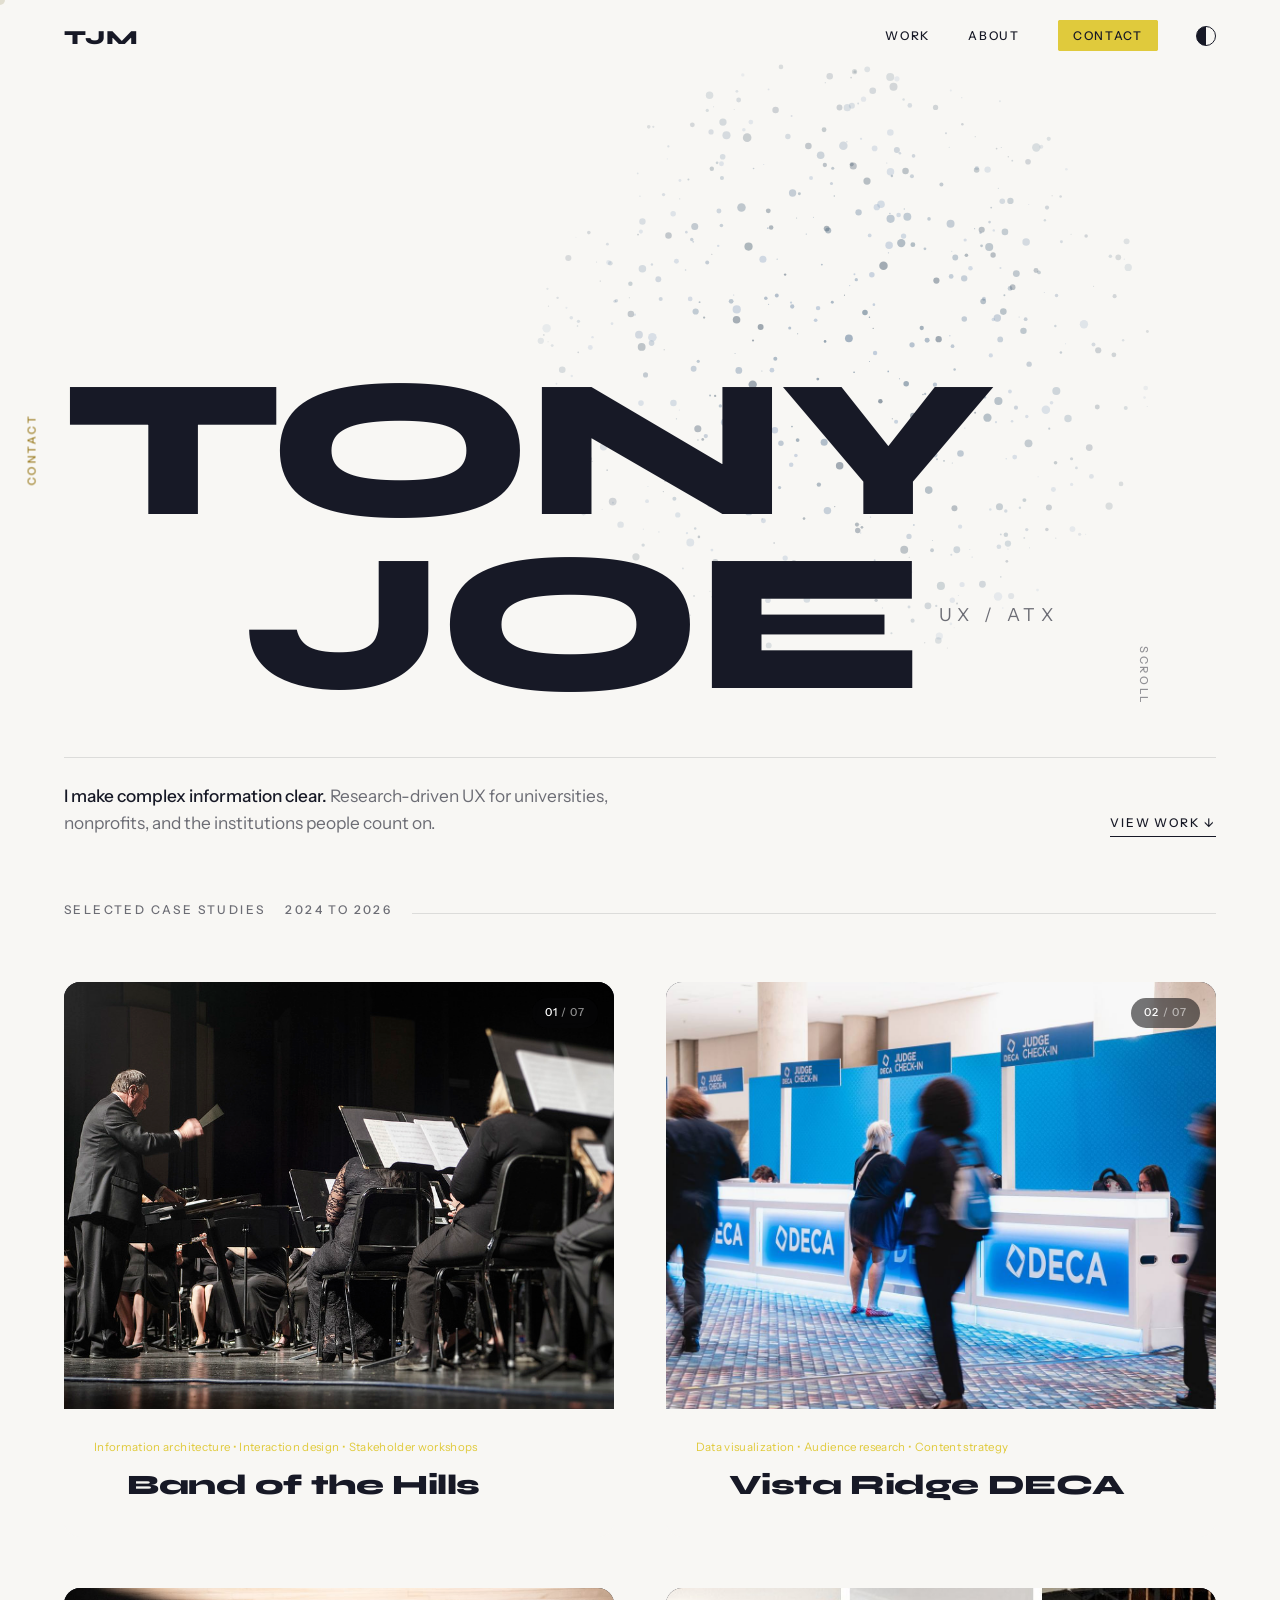
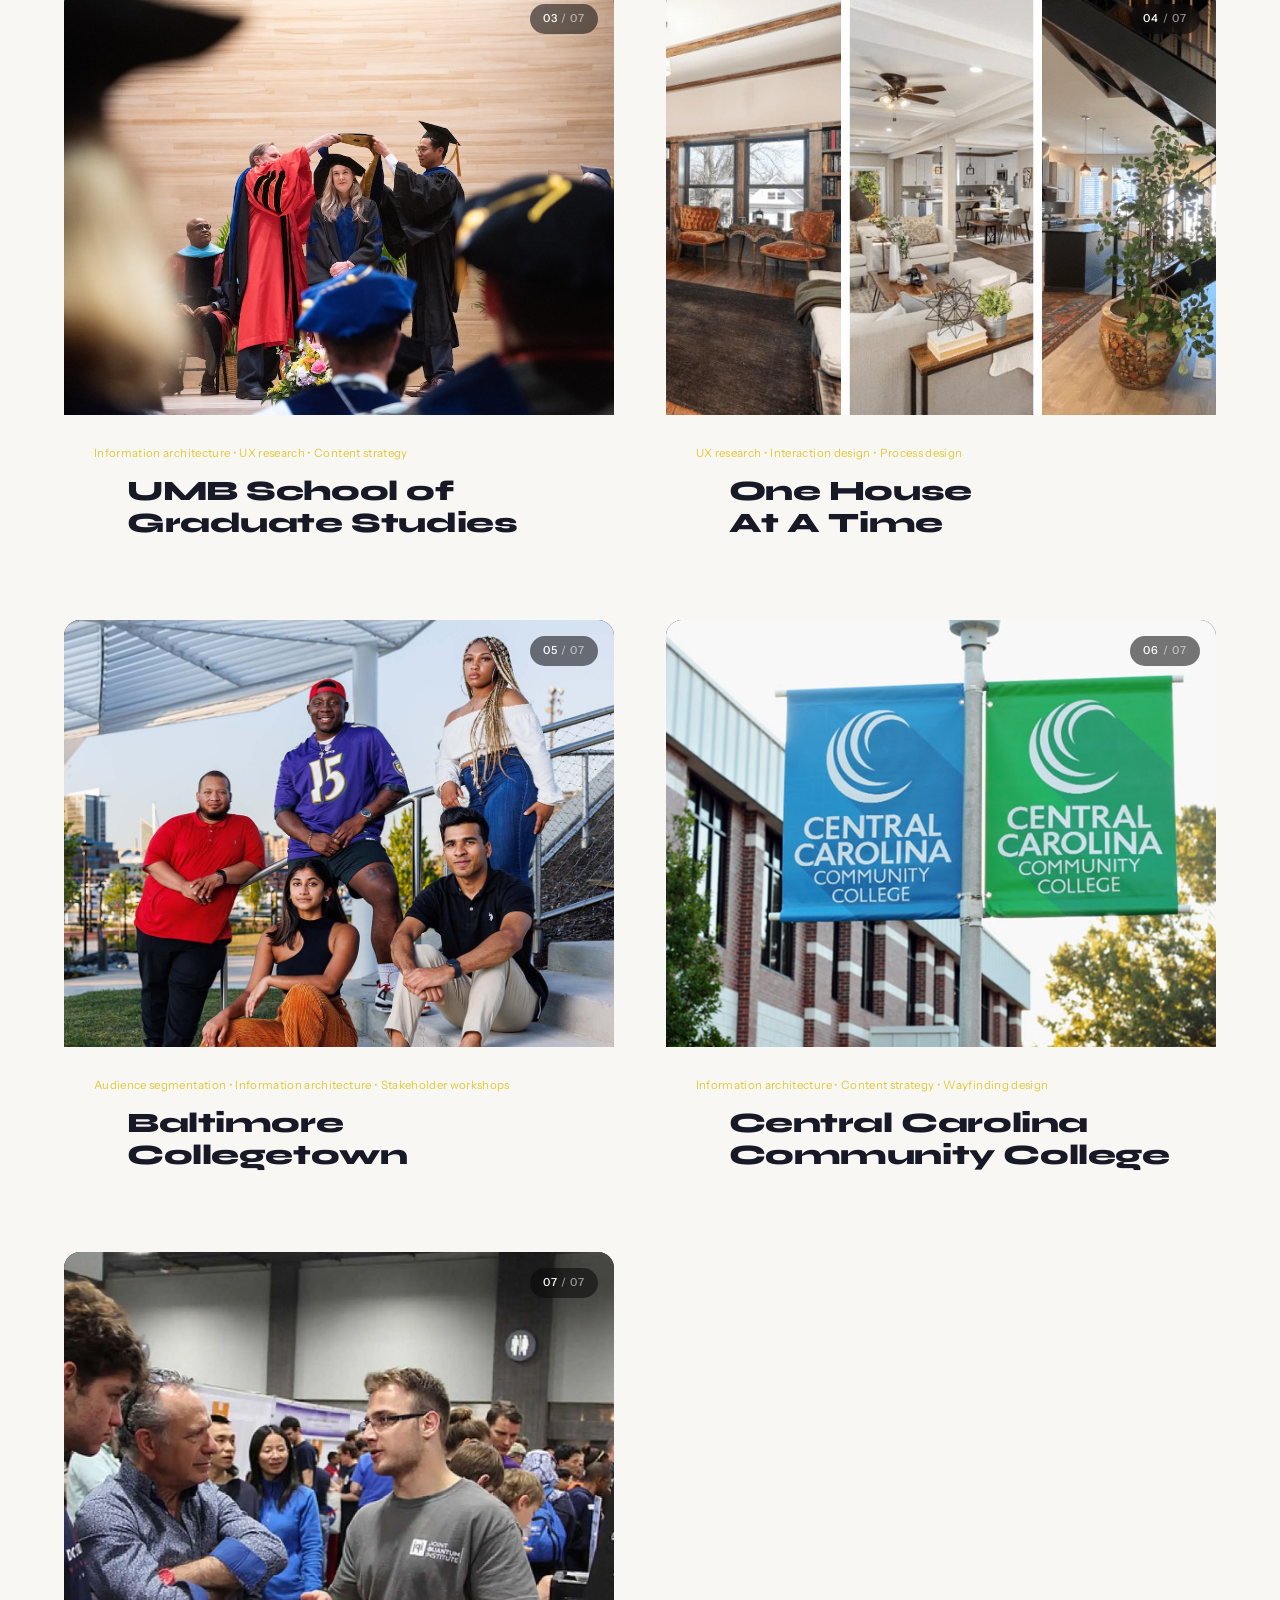
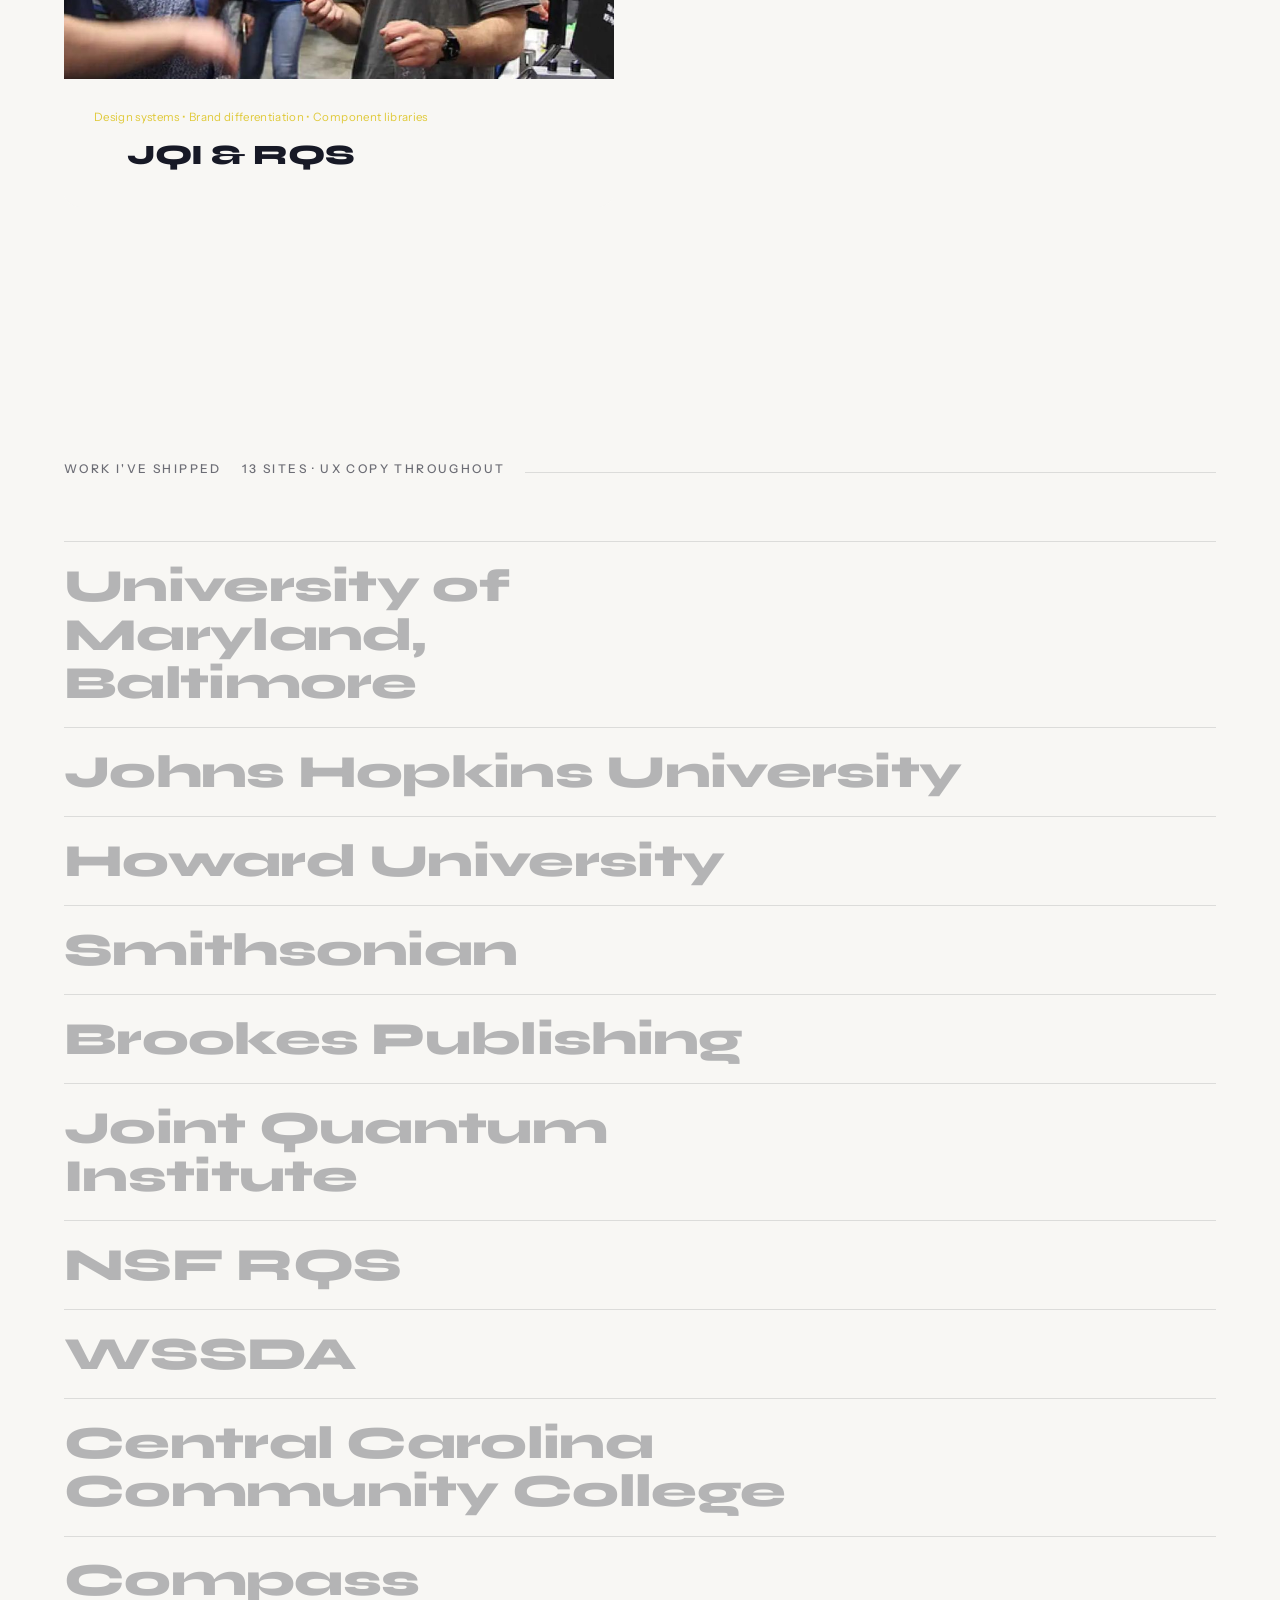
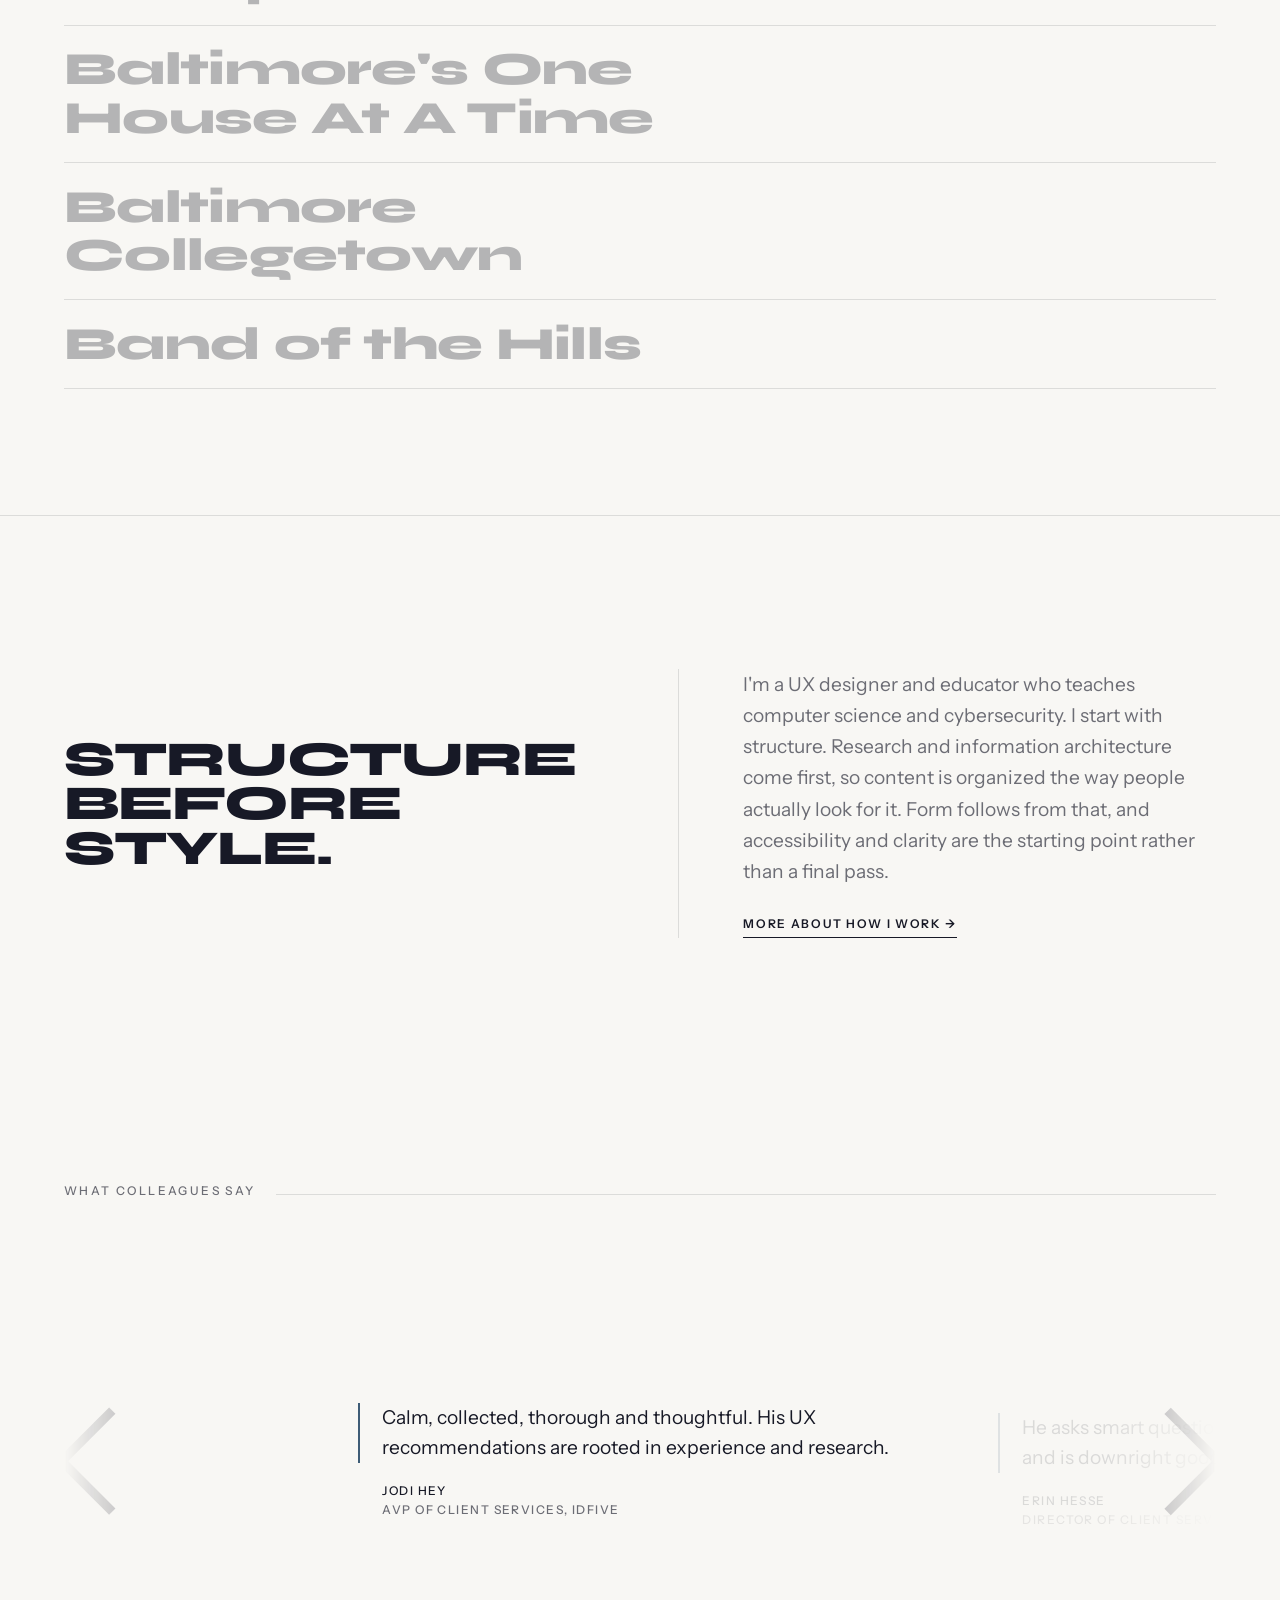
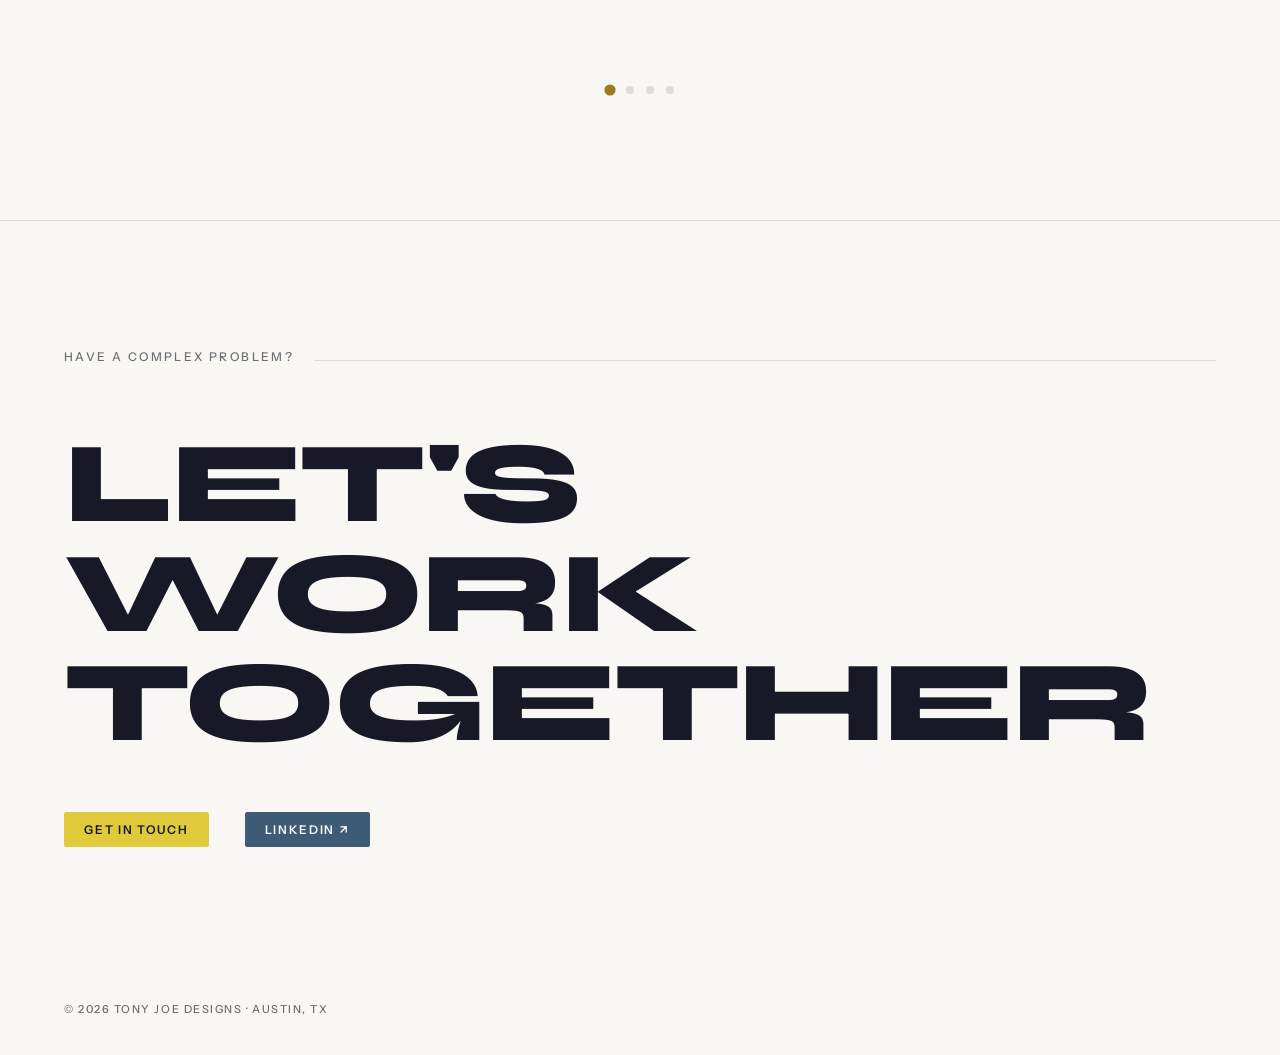
==== commit fb067690: "Rebuild card interaction: static frame, tilting masked image, flip-clock title Card frame itself nev" ====
--- a/index.html
+++ b/index.html
@@ -12,7 +12,7 @@
 <link rel="preconnect" href="https://fonts.googleapis.com" />
 <link rel="preconnect" href="https://fonts.gstatic.com" crossorigin />
 <link href="https://fonts.googleapis.com/css2?family=Syne:wght@700;800&family=Instrument+Sans:wght@400;500;600&display=swap" rel="stylesheet" />
-<link rel="stylesheet" href="assets/style.css?v=1785817321" />
+<link rel="stylesheet" href="assets/style.css?v=1785818612" />
 <script>document.documentElement.classList.add("loading");setTimeout(function(){document.documentElement.classList.remove("loading")},6000);</script>
 <script>try{var t=localStorage.getItem("tjm-theme");if(t==="dark")document.documentElement.setAttribute("data-theme","dark")}catch(e){}</script>
 <script>try{var c=sessionStorage.getItem("tjm-xfade");if(c){document.documentElement.style.setProperty("--xfade",c);document.documentElement.classList.add("xfading");sessionStorage.removeItem("tjm-xfade")}}catch(e){}</script>
@@ -59,93 +59,100 @@
 
   <div class="stackgrid">
     <a class="stackcard" href="band-of-the-hills/" style="--c:var(--lime-ink)">
-      <span class="sc-glow" aria-hidden="true"></span>
       <div class="sc-media">
         <img src="assets/card-band.jpg" alt="Band of the Hills homepage" loading="lazy">
         <span class="sc-num">01 <i>/ 07</i></span>
       </div>
       <div class="sc-body">
-        <span class="sc-sector">Community arts</span>
-        <h3 class="sc-title">Band of the Hills</h3>
-        <p class="sc-blurb">A homepage redesign for a community band, with an automatic event calendar and a members-only login area.</p>
+        <p class="sc-tags">Information architecture &bull; Interaction design &bull; Stakeholder workshops</p>
+        <div class="sc-line2">
+          <span class="sc-arrow" aria-hidden="true">&rarr;</span>
+          <h3 class="sc-title">Band of the Hills</h3>
+        </div>
       </div>
     </a>
 
     <a class="stackcard" href="vrdeca/" style="--c:var(--steel-soft)">
-      <span class="sc-glow" aria-hidden="true"></span>
       <div class="sc-media">
         <img src="assets/card-vrdeca.jpg" alt="Vista Ridge DECA homepage" loading="lazy">
         <span class="sc-num">02 <i>/ 07</i></span>
       </div>
       <div class="sc-body">
-        <span class="sc-sector">Student organizations</span>
-        <h3 class="sc-title">Vista Ridge DECA</h3>
-        <p class="sc-blurb">A student organization site with a live competition calendar, animated data, and pages built for every audience it serves.</p>
+        <p class="sc-tags">Data visualization &bull; Audience research &bull; Content strategy</p>
+        <div class="sc-line2">
+          <span class="sc-arrow" aria-hidden="true">&rarr;</span>
+          <h3 class="sc-title">Vista Ridge DECA</h3>
+        </div>
       </div>
     </a>
 
     <a class="stackcard" href="umb-graduate/" style="--c:var(--steel-soft)">
-      <span class="sc-glow" aria-hidden="true"></span>
       <div class="sc-media">
         <img src="assets/card-umb.jpg" alt="UMB School of Graduate Studies homepage" loading="lazy">
         <span class="sc-num">03 <i>/ 07</i></span>
       </div>
       <div class="sc-body">
-        <span class="sc-sector">Higher education</span>
-        <h3 class="sc-title">UMB School of Graduate Studies</h3>
-        <p class="sc-blurb">Making complex academic options clear and navigable, so students can confidently choose the right graduate program.</p>
+        <p class="sc-tags">Information architecture &bull; UX research &bull; Content strategy</p>
+        <div class="sc-line2">
+          <span class="sc-arrow" aria-hidden="true">&rarr;</span>
+          <h3 class="sc-title">UMB School of Graduate Studies</h3>
+        </div>
       </div>
     </a>
 
     <a class="stackcard" href="one-house/" style="--c:var(--steel-soft)">
-      <span class="sc-glow" aria-hidden="true"></span>
       <div class="sc-media">
         <img src="assets/card-one-house.jpg" alt="One House At A Time homepage" loading="lazy">
         <span class="sc-num">04 <i>/ 07</i></span>
       </div>
       <div class="sc-body">
-        <span class="sc-sector">Nonprofit &amp; civic</span>
-        <h3 class="sc-title">One House At A Time</h3>
-        <p class="sc-blurb">A home-buying system that lets clients move through the entire bidding process independently, online.</p>
+        <p class="sc-tags">UX research &bull; Interaction design &bull; Process design</p>
+        <div class="sc-line2">
+          <span class="sc-arrow" aria-hidden="true">&rarr;</span>
+          <h3 class="sc-title">One House At A Time</h3>
+        </div>
       </div>
     </a>
 
     <a class="stackcard" href="baltimore-collegetown/" style="--c:var(--rose)">
-      <span class="sc-glow" aria-hidden="true"></span>
       <div class="sc-media">
         <img src="assets/card-collegetown.jpg" alt="Baltimore Collegetown homepage" loading="lazy">
         <span class="sc-num">05 <i>/ 07</i></span>
       </div>
       <div class="sc-body">
-        <span class="sc-sector">Strategic marketing</span>
-        <h3 class="sc-title">Baltimore Collegetown</h3>
-        <p class="sc-blurb">A unified experience with distinct spaces for different audiences, infused with Baltimore's unique energy.</p>
+        <p class="sc-tags">Audience segmentation &bull; Information architecture &bull; Stakeholder workshops</p>
+        <div class="sc-line2">
+          <span class="sc-arrow" aria-hidden="true">&rarr;</span>
+          <h3 class="sc-title">Baltimore Collegetown</h3>
+        </div>
       </div>
     </a>
 
     <a class="stackcard" href="cccc/" style="--c:var(--steel-soft)">
-      <span class="sc-glow" aria-hidden="true"></span>
       <div class="sc-media">
         <img src="assets/card-cccc.jpg" alt="Central Carolina Community College homepage" loading="lazy">
         <span class="sc-num">06 <i>/ 07</i></span>
       </div>
       <div class="sc-body">
-        <span class="sc-sector">Higher education</span>
-        <h3 class="sc-title">Central Carolina Community College</h3>
-        <p class="sc-blurb">A community college with a vast catalog, restructured so every audience can find its way in.</p>
+        <p class="sc-tags">Information architecture &bull; Content strategy &bull; Wayfinding design</p>
+        <div class="sc-line2">
+          <span class="sc-arrow" aria-hidden="true">&rarr;</span>
+          <h3 class="sc-title">Central Carolina Community College</h3>
+        </div>
       </div>
     </a>
 
     <a class="stackcard" href="jqi-rqs/" style="--c:var(--amber-ink)">
-      <span class="sc-glow" aria-hidden="true"></span>
       <div class="sc-media">
         <img src="assets/card-jqi-rqs.jpg" alt="JQI and RQS homepage" loading="lazy">
         <span class="sc-num">07 <i>/ 07</i></span>
       </div>
       <div class="sc-body">
-        <span class="sc-sector">Quantum research</span>
-        <h3 class="sc-title">JQI &amp; RQS</h3>
-        <p class="sc-blurb">Two sister quantum institutes, two distinct identities, one component library.</p>
+        <p class="sc-tags">Design systems &bull; Brand differentiation &bull; Component libraries</p>
+        <div class="sc-line2">
+          <span class="sc-arrow" aria-hidden="true">&rarr;</span>
+          <h3 class="sc-title">JQI &amp; RQS</h3>
+        </div>
       </div>
     </a>
   </div>
@@ -247,7 +254,7 @@
 <script src="assets/main.js?v=1785799069"></script>
 <script src="assets/vortex.js?v=1785817321"></script>
 <script src="assets/flowfield.js?v=1785801000" defer></script>
-<script src="assets/stack.js?v=1785815352" defer></script>
+<script src="assets/stack.js?v=1785818612" defer></script>
 <script src="assets/quotes.js" defer></script>
 </body>
 </html>
--- a/assets/style.css
+++ b/assets/style.css
@@ -633,34 +633,29 @@
 .stackgrid{display:grid;grid-template-columns:repeat(2,minmax(0,1fr));gap:clamp(28px,4vw,56px)}
 @media(max-width:760px){.stackgrid{grid-template-columns:1fr}}
 
+/* the card frame itself never moves - only the photo behind the mask tilts in 3D */
 .stackcard{
-  position:relative;display:block;border-radius:16px;overflow:hidden;background:var(--paper);
-  border:1px solid var(--ink-12);
-  opacity:0;transform:translateY(36px);
-  transition:opacity .8s var(--ease),transform .35s var(--ease),box-shadow .5s var(--ease),border-color .5s var(--ease);
-  will-change:transform;
-}
-.stackcard.in{opacity:1}
-.stackcard.in:not(:hover):not(:focus-visible){transform:none}
-.stackgrid>.stackcard:nth-child(2n){transition-delay:.1s}
+  position:relative;display:block;border-radius:16px;background:var(--paper);
+  opacity:0;transform:translateY(46px) scale(.97);
+  transition:opacity .9s var(--ease),transform .9s var(--ease),box-shadow .5s var(--ease);
+}
+.stackcard.in{opacity:1;transform:none}
+.stackgrid>.stackcard:nth-child(2n){transition-delay:.12s}
 .stackgrid>.stackcard.in{transition-delay:0s}
 .stackcard:hover,.stackcard:focus-visible{
-  box-shadow:0 30px 64px -26px rgba(16,16,16,.35);border-color:color-mix(in srgb,var(--c) 60%,var(--ink-12));
-}
-.sc-glow{
-  position:absolute;inset:0;z-index:5;pointer-events:none;opacity:0;
-  background:radial-gradient(280px circle at var(--gx,50%) var(--gy,50%),color-mix(in srgb,var(--steel-soft) 45%,transparent),transparent 72%);
-  mix-blend-mode:soft-light;transition:opacity .35s var(--ease);
-}
-.stackcard:hover .sc-glow,.stackcard:focus-visible .sc-glow{opacity:1}
-@media(hover:none),(pointer:coarse){.stackcard{transform:none!important}.sc-glow{display:none}}
-
-.sc-media{position:relative;aspect-ratio:4/3.1;overflow:hidden;background:var(--ink)}
+  box-shadow:0 30px 64px -26px rgba(16,16,16,.35);
+}
+
+.sc-media{
+  position:relative;aspect-ratio:4/3.1;overflow:hidden;background:var(--ink);
+  border-radius:16px 16px 0 0;perspective:700px;
+}
 .sc-media img{
   width:100%;height:100%;object-fit:cover;object-position:center 20%;
-  transform:scale(1.03);transition:transform .8s var(--ease);
-}
-.stackcard:hover .sc-media img,.stackcard:focus-visible .sc-media img{transform:scale(1.12)}
+  transform:scale(1.03);transition:transform .5s var(--ease);
+}
+@media(hover:none),(pointer:coarse){.sc-media img{transform:none!important;transition:none}}
+
 .sc-num{
   position:absolute;top:16px;right:16px;z-index:1;
   padding:6px 13px;border-radius:100px;background:rgba(8,8,10,.55);backdrop-filter:blur(6px);
@@ -669,17 +664,35 @@
 .sc-num i{font-style:normal;color:rgba(255,255,255,.55)}
 
 .sc-body{padding:clamp(20px,2.4vw,30px)}
-.sc-sector{
-  display:inline-flex;align-items:center;gap:10px;margin-bottom:12px;
-  font-family:var(--mono);font-weight:500;font-size:11px;letter-spacing:.18em;text-transform:uppercase;
-  color:var(--gold);
-}
-.sc-sector::before{content:'';width:18px;height:1px;background:var(--gold)}
+.sc-tags{
+  font-family:var(--mono);font-size:11.5px;letter-spacing:.03em;line-height:1.5;
+  color:var(--gold);margin-bottom:12px;
+}
+
+/* line 2: an arrow that eases in from the left of the title, hover-only, independent of
+   the card frame and the image tilt - a pure affordance cue */
+.sc-line2{display:flex;align-items:baseline;gap:10px}
+.sc-arrow{
+  display:inline-block;font-family:var(--display);font-weight:800;
+  font-size:clamp(18px,1.9vw,26px);color:var(--gold);
+  opacity:0;transform:translateX(-12px);
+  transition:opacity .35s var(--ease),transform .35s var(--ease);
+}
+.stackcard:hover .sc-arrow,.stackcard:focus-visible .sc-arrow{opacity:1;transform:translateX(0)}
+
+/* title: a flip-clock style reveal, letter by letter, tied only to scroll-entrance
+   (.stackcard.in) - never to hover or to the image's cursor tilt */
 .sc-title{
   font-family:var(--display);font-weight:800;text-wrap:balance;
-  font-size:clamp(21px,2.2vw,30px);line-height:1.1;letter-spacing:-.015em;margin-bottom:10px;
+  font-size:clamp(21px,2.2vw,30px);line-height:1.14;letter-spacing:-.015em;
   color:var(--ink);
 }
-.sc-blurb{max-width:44ch;font-size:14.5px;line-height:1.6;color:var(--ink-60);margin-bottom:20px}
+.sc-title .tchar{display:inline-block;overflow:hidden;vertical-align:top}
+.sc-title .tchar>span{display:inline-block;transform:translateY(115%);transition:transform .6s var(--ease)}
+.stackcard.in .sc-title .tchar>span{transform:translateY(0)}
+@media(prefers-reduced-motion:reduce),(hover:none),(pointer:coarse){
+  .sc-title .tchar>span{transform:none;transition:none}
+  .sc-arrow{opacity:1;transform:none}
+}
 
 @media(max-width:480px){.sc-title{font-size:clamp(19px,5vw,24px)}}
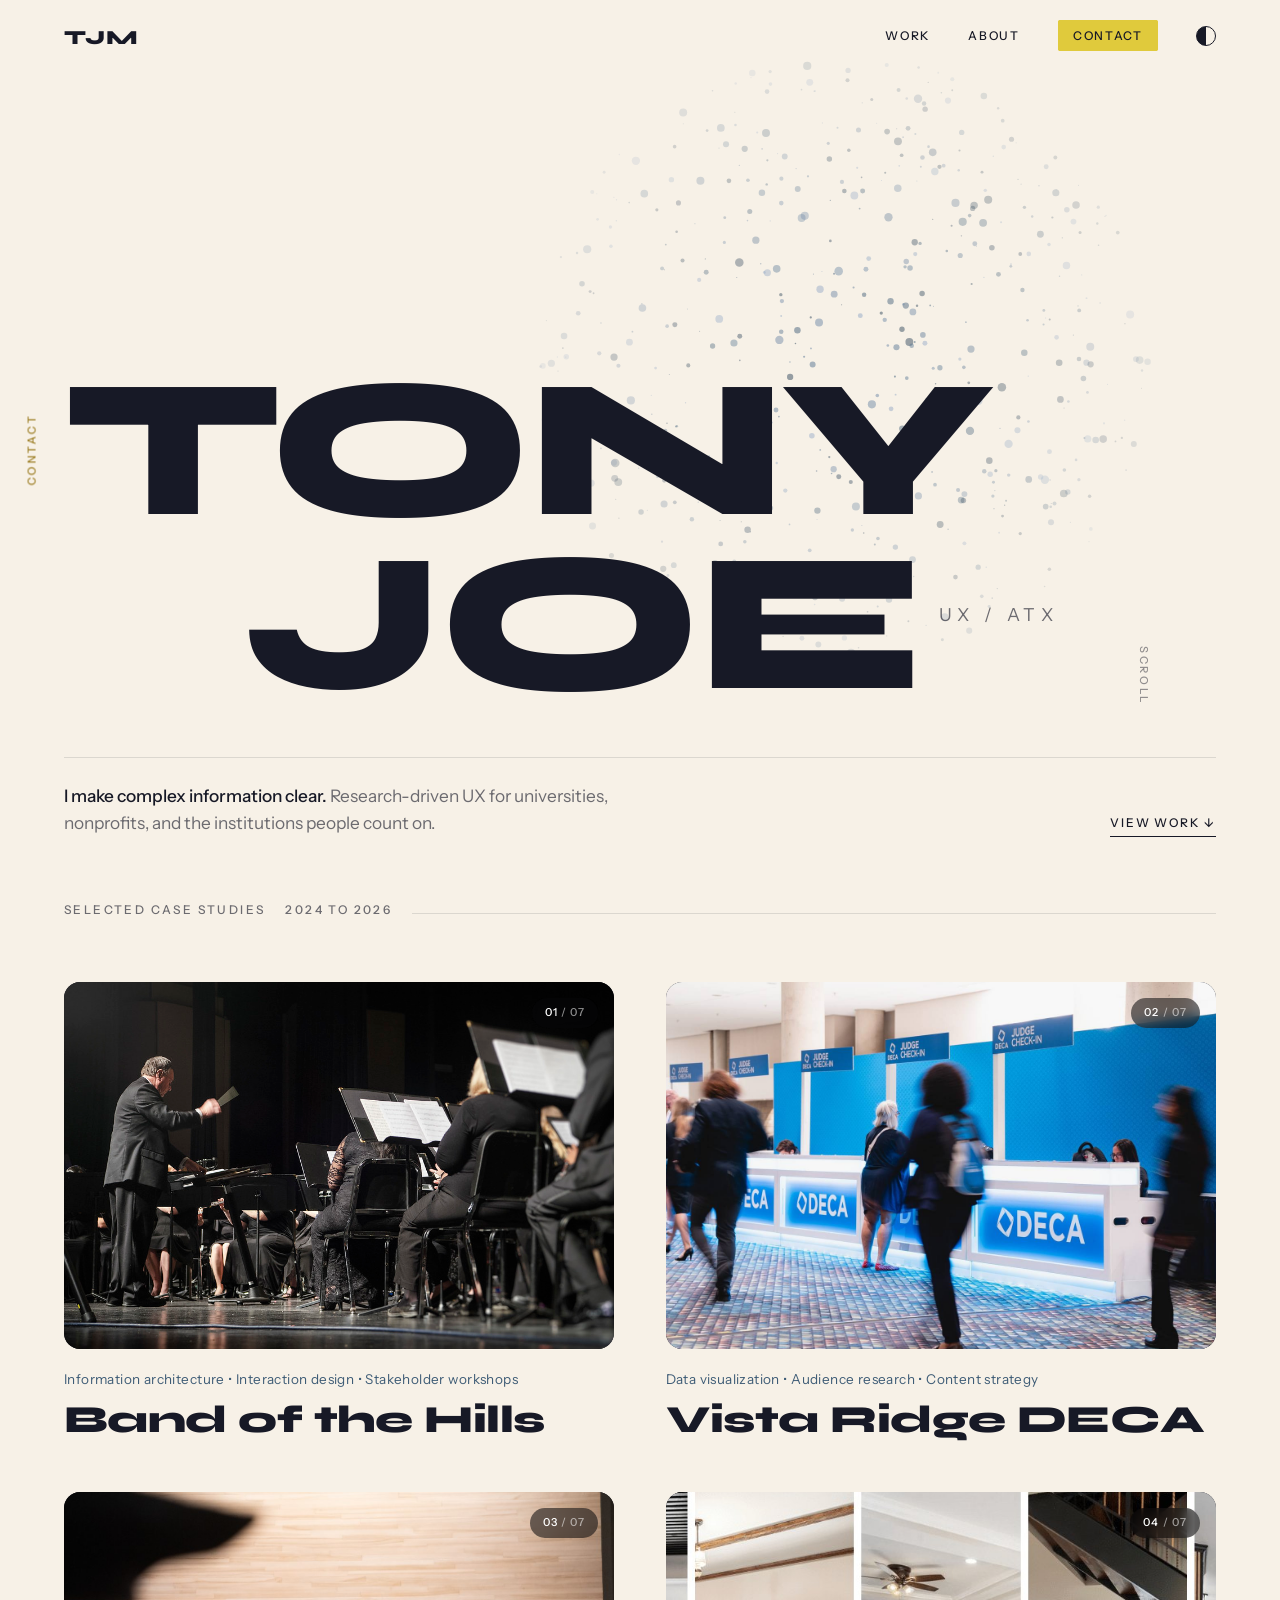
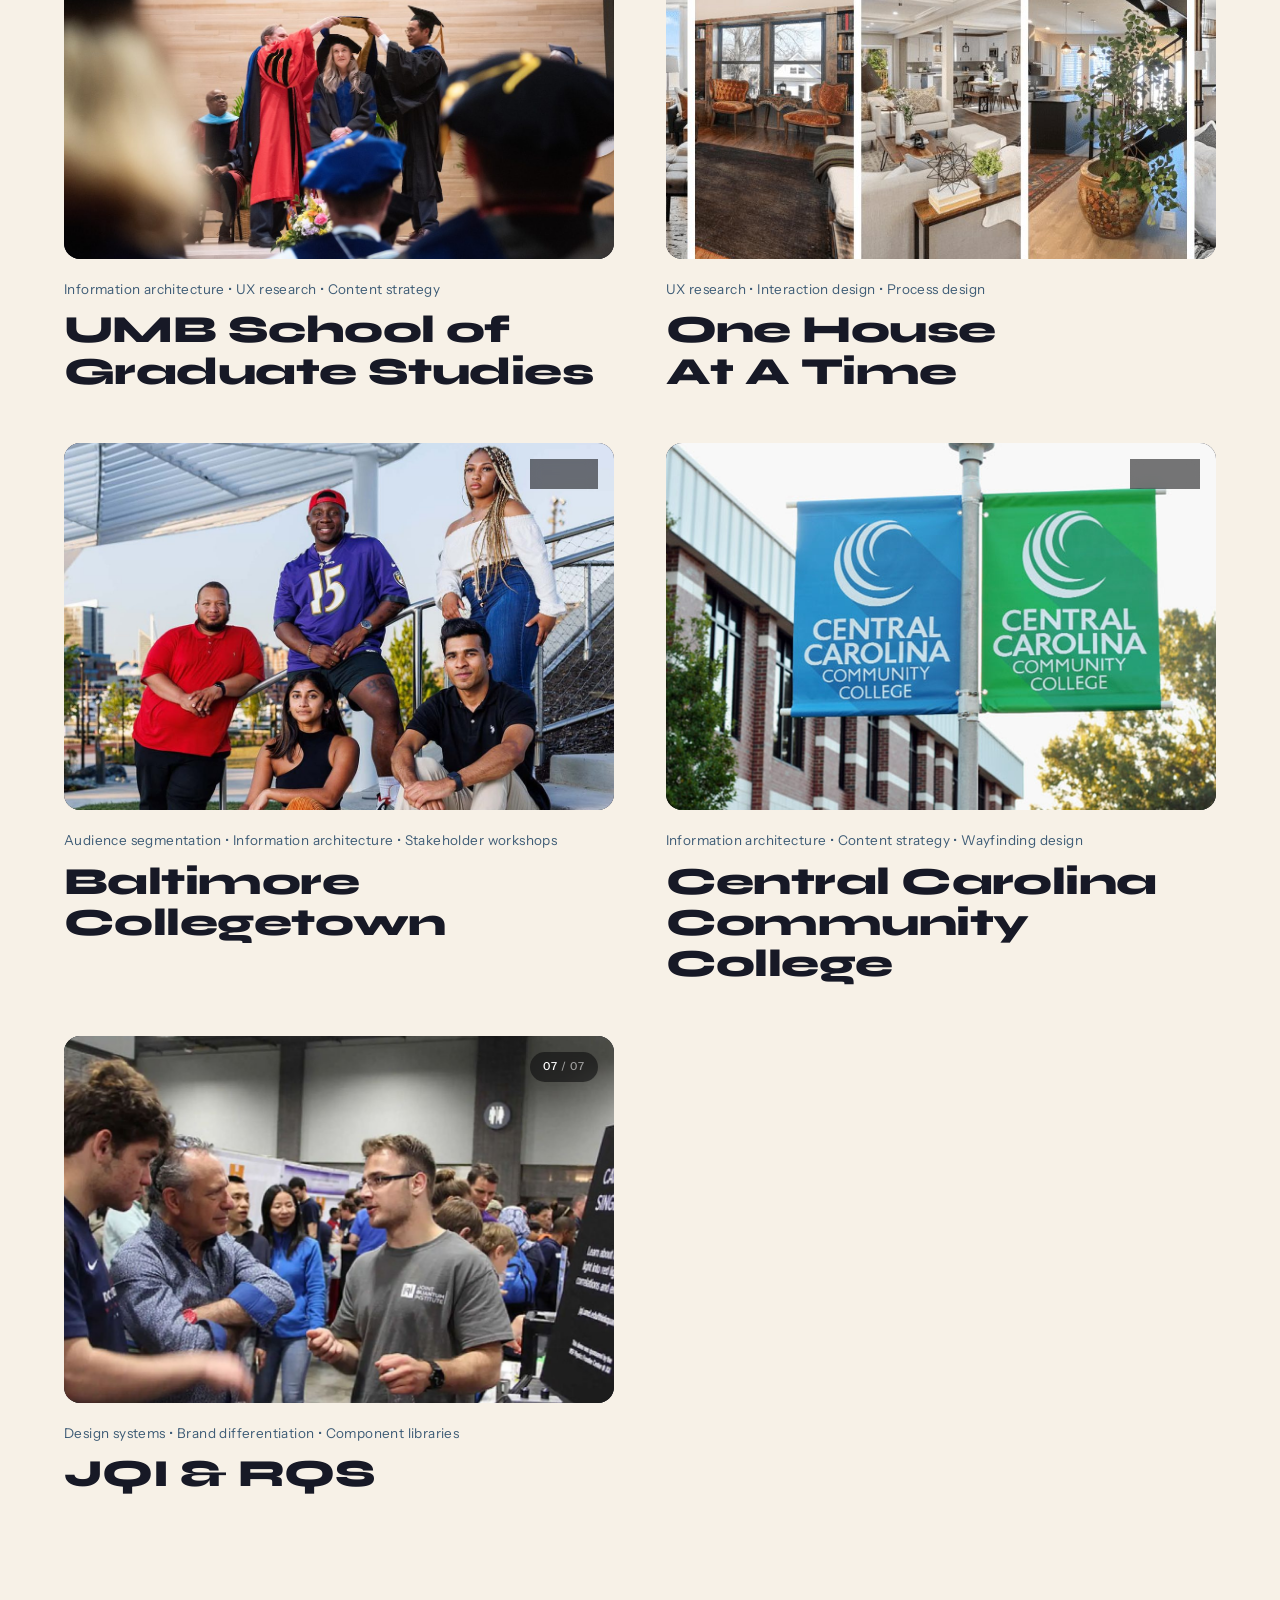
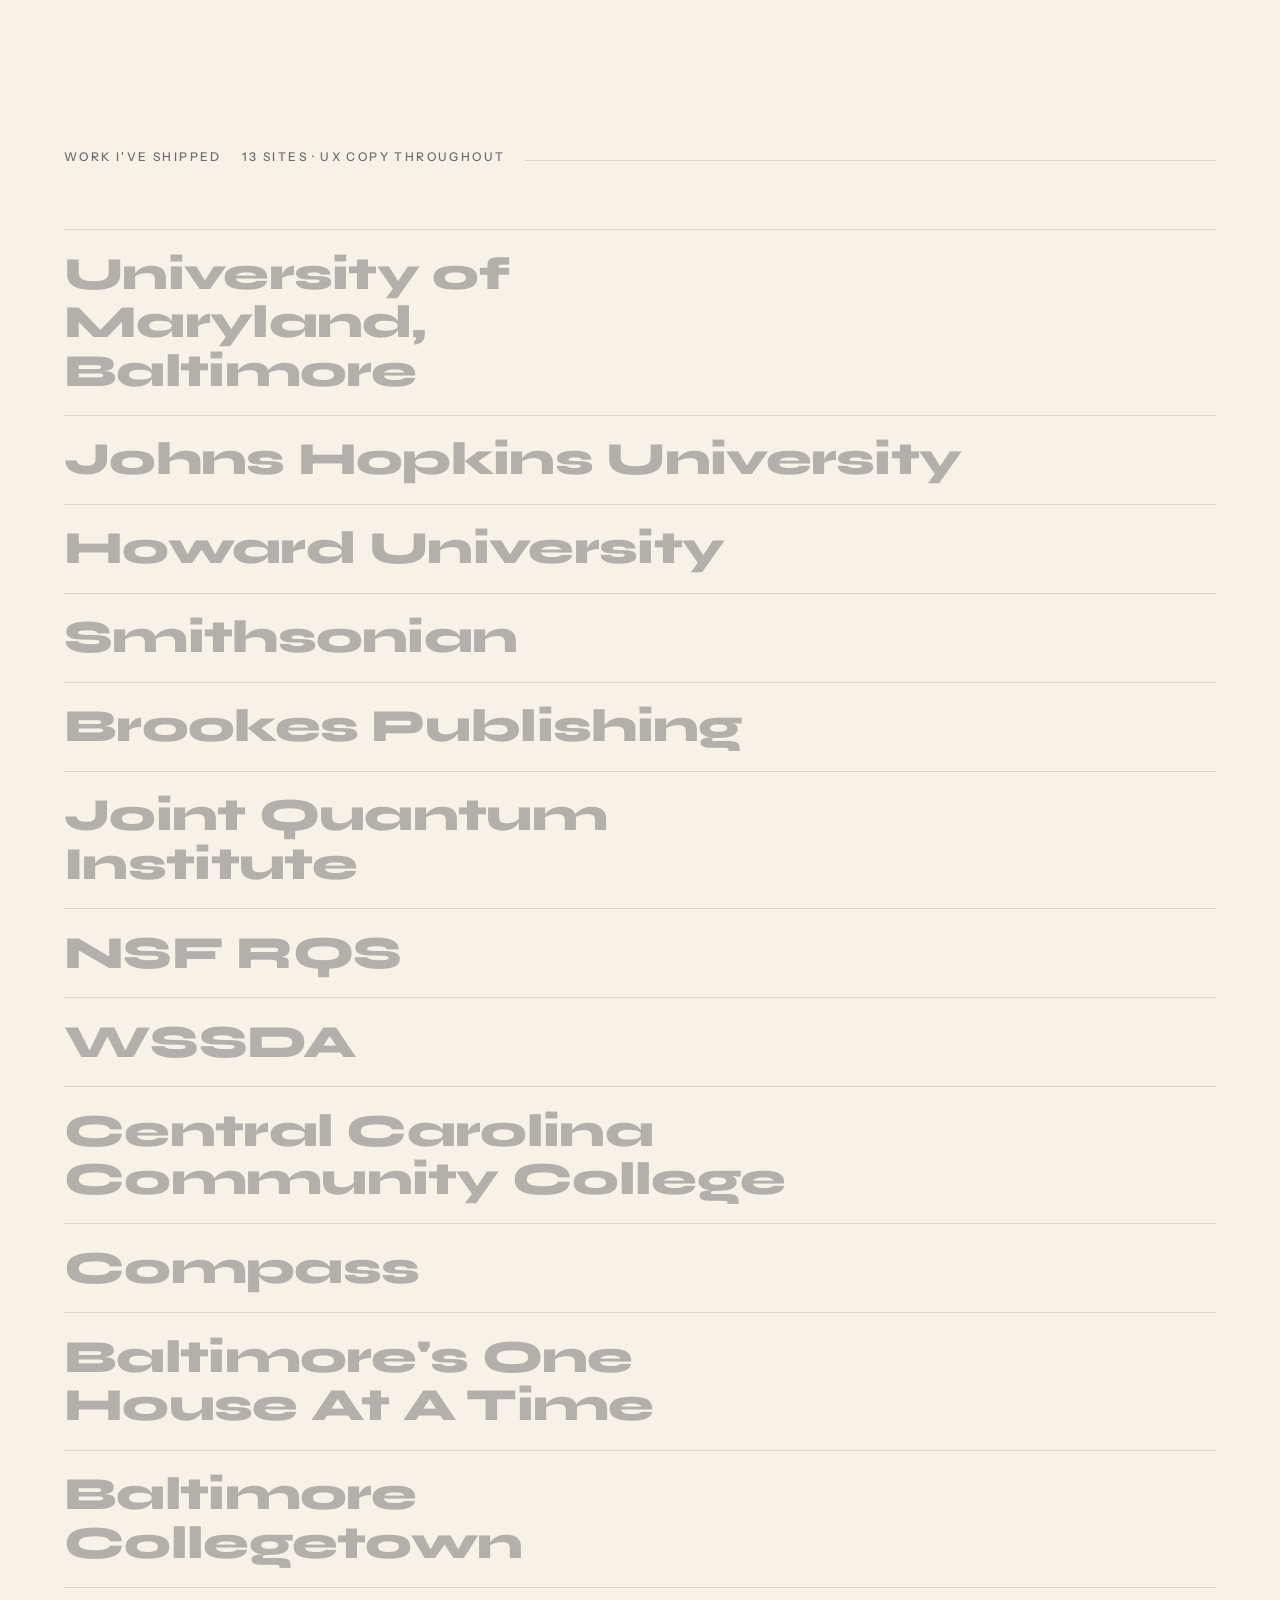
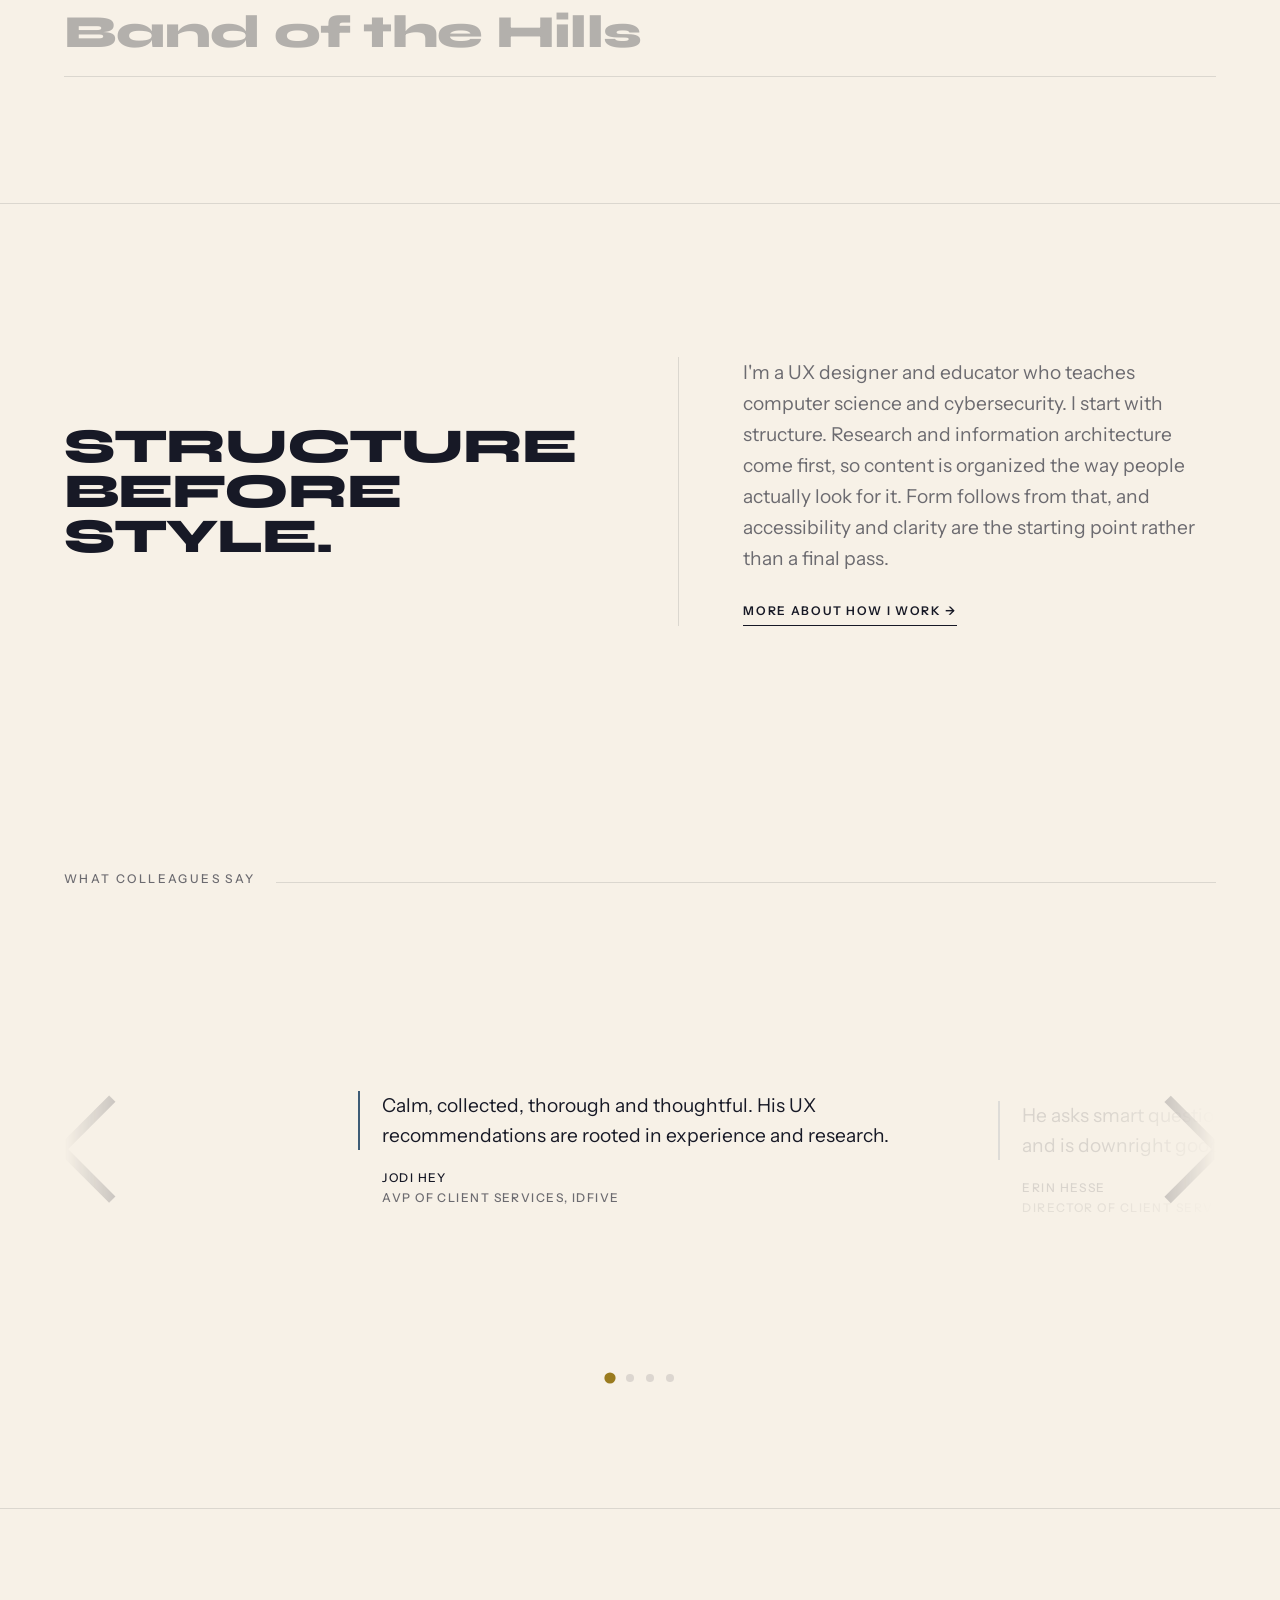
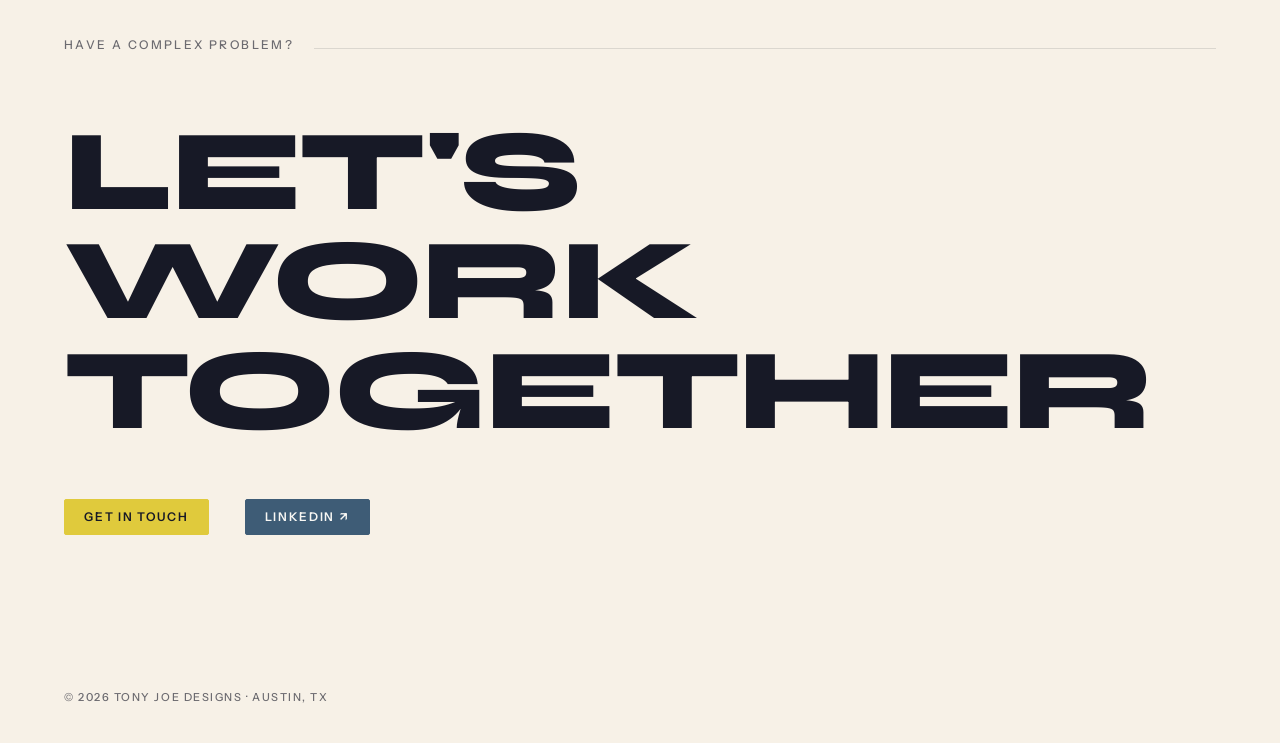
==== commit 73bff417: "Refine card details: alignment, sizing, corners, tilt subtlety, warmer paper - Fix real bug: moving " ====
--- a/index.html
+++ b/index.html
@@ -12,7 +12,7 @@
 <link rel="preconnect" href="https://fonts.googleapis.com" />
 <link rel="preconnect" href="https://fonts.gstatic.com" crossorigin />
 <link href="https://fonts.googleapis.com/css2?family=Syne:wght@700;800&family=Instrument+Sans:wght@400;500;600&display=swap" rel="stylesheet" />
-<link rel="stylesheet" href="assets/style.css?v=1785818612" />
+<link rel="stylesheet" href="assets/style.css?v=1785820579" />
 <script>document.documentElement.classList.add("loading");setTimeout(function(){document.documentElement.classList.remove("loading")},6000);</script>
 <script>try{var t=localStorage.getItem("tjm-theme");if(t==="dark")document.documentElement.setAttribute("data-theme","dark")}catch(e){}</script>
 <script>try{var c=sessionStorage.getItem("tjm-xfade");if(c){document.documentElement.style.setProperty("--xfade",c);document.documentElement.classList.add("xfading");sessionStorage.removeItem("tjm-xfade")}}catch(e){}</script>
@@ -65,10 +65,7 @@
       </div>
       <div class="sc-body">
         <p class="sc-tags">Information architecture &bull; Interaction design &bull; Stakeholder workshops</p>
-        <div class="sc-line2">
-          <span class="sc-arrow" aria-hidden="true">&rarr;</span>
-          <h3 class="sc-title">Band of the Hills</h3>
-        </div>
+        <h3 class="sc-title"><span class="sc-arrow" aria-hidden="true">&rarr;</span>Band of the Hills</h3>
       </div>
     </a>
 
@@ -79,10 +76,7 @@
       </div>
       <div class="sc-body">
         <p class="sc-tags">Data visualization &bull; Audience research &bull; Content strategy</p>
-        <div class="sc-line2">
-          <span class="sc-arrow" aria-hidden="true">&rarr;</span>
-          <h3 class="sc-title">Vista Ridge DECA</h3>
-        </div>
+        <h3 class="sc-title"><span class="sc-arrow" aria-hidden="true">&rarr;</span>Vista Ridge DECA</h3>
       </div>
     </a>
 
@@ -93,10 +87,7 @@
       </div>
       <div class="sc-body">
         <p class="sc-tags">Information architecture &bull; UX research &bull; Content strategy</p>
-        <div class="sc-line2">
-          <span class="sc-arrow" aria-hidden="true">&rarr;</span>
-          <h3 class="sc-title">UMB School of Graduate Studies</h3>
-        </div>
+        <h3 class="sc-title"><span class="sc-arrow" aria-hidden="true">&rarr;</span>UMB School of Graduate Studies</h3>
       </div>
     </a>
 
@@ -107,10 +98,7 @@
       </div>
       <div class="sc-body">
         <p class="sc-tags">UX research &bull; Interaction design &bull; Process design</p>
-        <div class="sc-line2">
-          <span class="sc-arrow" aria-hidden="true">&rarr;</span>
-          <h3 class="sc-title">One House At A Time</h3>
-        </div>
+        <h3 class="sc-title"><span class="sc-arrow" aria-hidden="true">&rarr;</span>One House At A Time</h3>
       </div>
     </a>
 
@@ -121,10 +109,7 @@
       </div>
       <div class="sc-body">
         <p class="sc-tags">Audience segmentation &bull; Information architecture &bull; Stakeholder workshops</p>
-        <div class="sc-line2">
-          <span class="sc-arrow" aria-hidden="true">&rarr;</span>
-          <h3 class="sc-title">Baltimore Collegetown</h3>
-        </div>
+        <h3 class="sc-title"><span class="sc-arrow" aria-hidden="true">&rarr;</span>Baltimore Collegetown</h3>
       </div>
     </a>
 
@@ -135,10 +120,7 @@
       </div>
       <div class="sc-body">
         <p class="sc-tags">Information architecture &bull; Content strategy &bull; Wayfinding design</p>
-        <div class="sc-line2">
-          <span class="sc-arrow" aria-hidden="true">&rarr;</span>
-          <h3 class="sc-title">Central Carolina Community College</h3>
-        </div>
+        <h3 class="sc-title"><span class="sc-arrow" aria-hidden="true">&rarr;</span>Central Carolina Community College</h3>
       </div>
     </a>
 
@@ -149,10 +131,7 @@
       </div>
       <div class="sc-body">
         <p class="sc-tags">Design systems &bull; Brand differentiation &bull; Component libraries</p>
-        <div class="sc-line2">
-          <span class="sc-arrow" aria-hidden="true">&rarr;</span>
-          <h3 class="sc-title">JQI &amp; RQS</h3>
-        </div>
+        <h3 class="sc-title"><span class="sc-arrow" aria-hidden="true">&rarr;</span>JQI &amp; RQS</h3>
       </div>
     </a>
   </div>
@@ -254,7 +233,7 @@
 <script src="assets/main.js?v=1785799069"></script>
 <script src="assets/vortex.js?v=1785817321"></script>
 <script src="assets/flowfield.js?v=1785801000" defer></script>
-<script src="assets/stack.js?v=1785818612" defer></script>
+<script src="assets/stack.js?v=1785820404" defer></script>
 <script src="assets/quotes.js" defer></script>
 </body>
 </html>
--- a/assets/style.css
+++ b/assets/style.css
@@ -1,6 +1,6 @@
 
 :root{
-  --paper:#F8F7F4;
+  --paper:#F7F1E7;
   --ink:#171926;
   --ink-60:rgba(23,25,38,.62);
   --ink-30:rgba(23,25,38,.30);
@@ -635,26 +635,23 @@
 
 /* the card frame itself never moves - only the photo behind the mask tilts in 3D */
 .stackcard{
-  position:relative;display:block;border-radius:16px;background:var(--paper);
+  position:relative;display:block;background:none;
   opacity:0;transform:translateY(46px) scale(.97);
-  transition:opacity .9s var(--ease),transform .9s var(--ease),box-shadow .5s var(--ease);
+  transition:opacity .9s var(--ease),transform .9s var(--ease);
 }
 .stackcard.in{opacity:1;transform:none}
 .stackgrid>.stackcard:nth-child(2n){transition-delay:.12s}
 .stackgrid>.stackcard.in{transition-delay:0s}
-.stackcard:hover,.stackcard:focus-visible{
-  box-shadow:0 30px 64px -26px rgba(16,16,16,.35);
-}
 
 .sc-media{
-  position:relative;aspect-ratio:4/3.1;overflow:hidden;background:var(--ink);
-  border-radius:16px 16px 0 0;perspective:700px;
+  position:relative;aspect-ratio:3/2;overflow:hidden;background:var(--ink);
+  border-radius:16px;perspective:1200px;margin-bottom:20px;
 }
 .sc-media img{
   width:100%;height:100%;object-fit:cover;object-position:center 20%;
-  transform:scale(1.03);transition:transform .5s var(--ease);
-}
-@media(hover:none),(pointer:coarse){.sc-media img{transform:none!important;transition:none}}
+  transform:scale(1.04);transition:transform .5s var(--ease);
+}
+@media(hover:none),(pointer:coarse){.sc-media img{transform:scale(1.04)!important;transition:none}}
 
 .sc-num{
   position:absolute;top:16px;right:16px;z-index:1;
@@ -663,36 +660,33 @@
 }
 .sc-num i{font-style:normal;color:rgba(255,255,255,.55)}
 
-.sc-body{padding:clamp(20px,2.4vw,30px)}
+.sc-body{padding:0}
 .sc-tags{
-  font-family:var(--mono);font-size:11.5px;letter-spacing:.03em;line-height:1.5;
-  color:var(--gold);margin-bottom:12px;
-}
-
-/* line 2: an arrow that eases in from the left of the title, hover-only, independent of
-   the card frame and the image tilt - a pure affordance cue */
-.sc-line2{display:flex;align-items:baseline;gap:10px}
+  font-family:var(--mono);font-size:13.5px;letter-spacing:.03em;line-height:1.5;
+  color:var(--blue-ink);margin-bottom:10px;
+}
+
+/* title: a flip-clock style reveal, letter by letter, tied only to scroll-entrance
+   (.stackcard.in) - never to hover or to the image's cursor tilt. The arrow is positioned
+   out-of-flow so it never shifts the title's own left edge; it slides in on hover only. */
+.sc-title{
+  position:relative;
+  font-family:var(--display);font-weight:800;text-wrap:balance;
+  font-size:clamp(28px,3vw,40px);line-height:1.08;letter-spacing:-.015em;
+  color:var(--ink);
+}
 .sc-arrow{
-  display:inline-block;font-family:var(--display);font-weight:800;
-  font-size:clamp(18px,1.9vw,26px);color:var(--gold);
-  opacity:0;transform:translateX(-12px);
-  transition:opacity .35s var(--ease),transform .35s var(--ease);
-}
-.stackcard:hover .sc-arrow,.stackcard:focus-visible .sc-arrow{opacity:1;transform:translateX(0)}
-
-/* title: a flip-clock style reveal, letter by letter, tied only to scroll-entrance
-   (.stackcard.in) - never to hover or to the image's cursor tilt */
-.sc-title{
-  font-family:var(--display);font-weight:800;text-wrap:balance;
-  font-size:clamp(21px,2.2vw,30px);line-height:1.14;letter-spacing:-.015em;
-  color:var(--ink);
-}
+  position:absolute;left:0;top:.1em;z-index:-1;
+  display:inline-block;font-weight:800;color:var(--blue-ink);
+  opacity:0;transform:translateX(-16px);
+  transition:opacity .4s var(--ease),transform .4s var(--ease);
+}
+.stackcard:hover .sc-arrow,.stackcard:focus-visible .sc-arrow{opacity:1;transform:translateX(-26px)}
 .sc-title .tchar{display:inline-block;overflow:hidden;vertical-align:top}
 .sc-title .tchar>span{display:inline-block;transform:translateY(115%);transition:transform .6s var(--ease)}
 .stackcard.in .sc-title .tchar>span{transform:translateY(0)}
 @media(prefers-reduced-motion:reduce),(hover:none),(pointer:coarse){
   .sc-title .tchar>span{transform:none;transition:none}
-  .sc-arrow{opacity:1;transform:none}
-}
-
-@media(max-width:480px){.sc-title{font-size:clamp(19px,5vw,24px)}}
+}
+
+@media(max-width:480px){.sc-title{font-size:clamp(23px,7vw,30px)}}
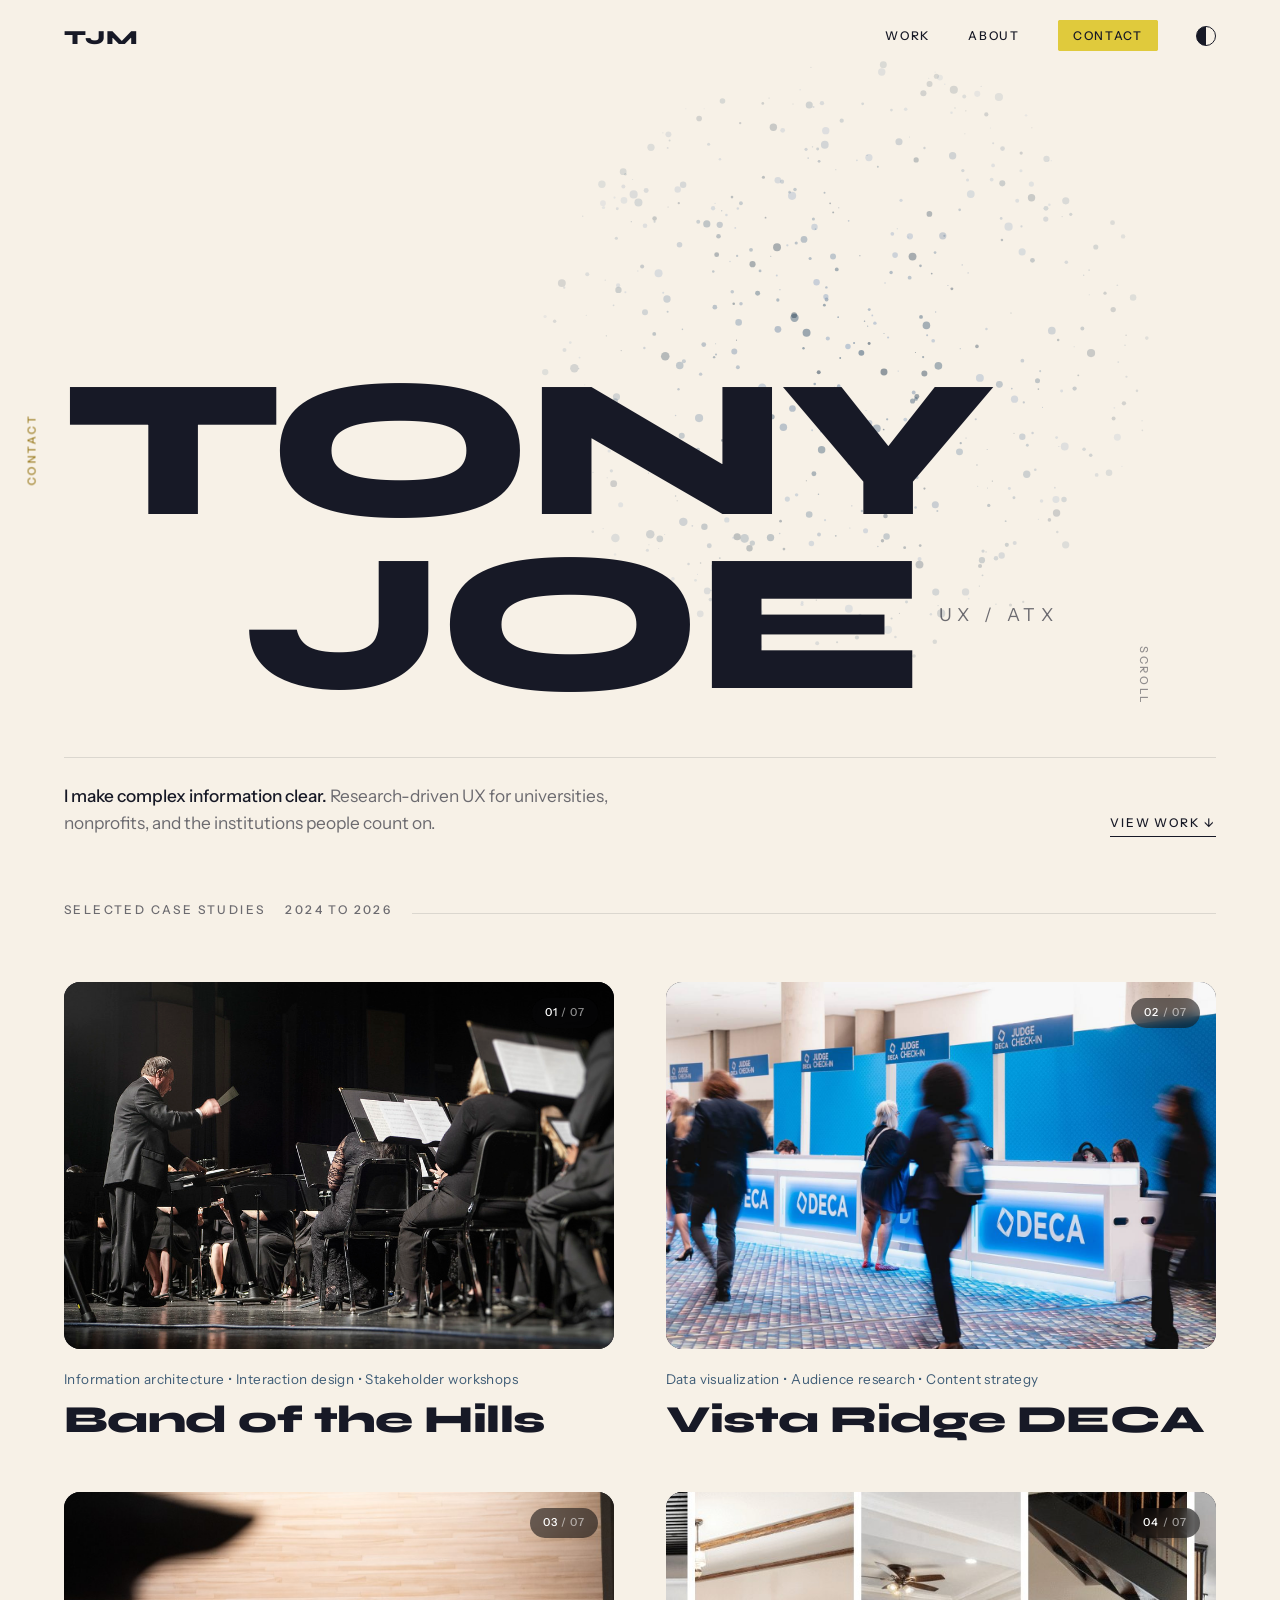
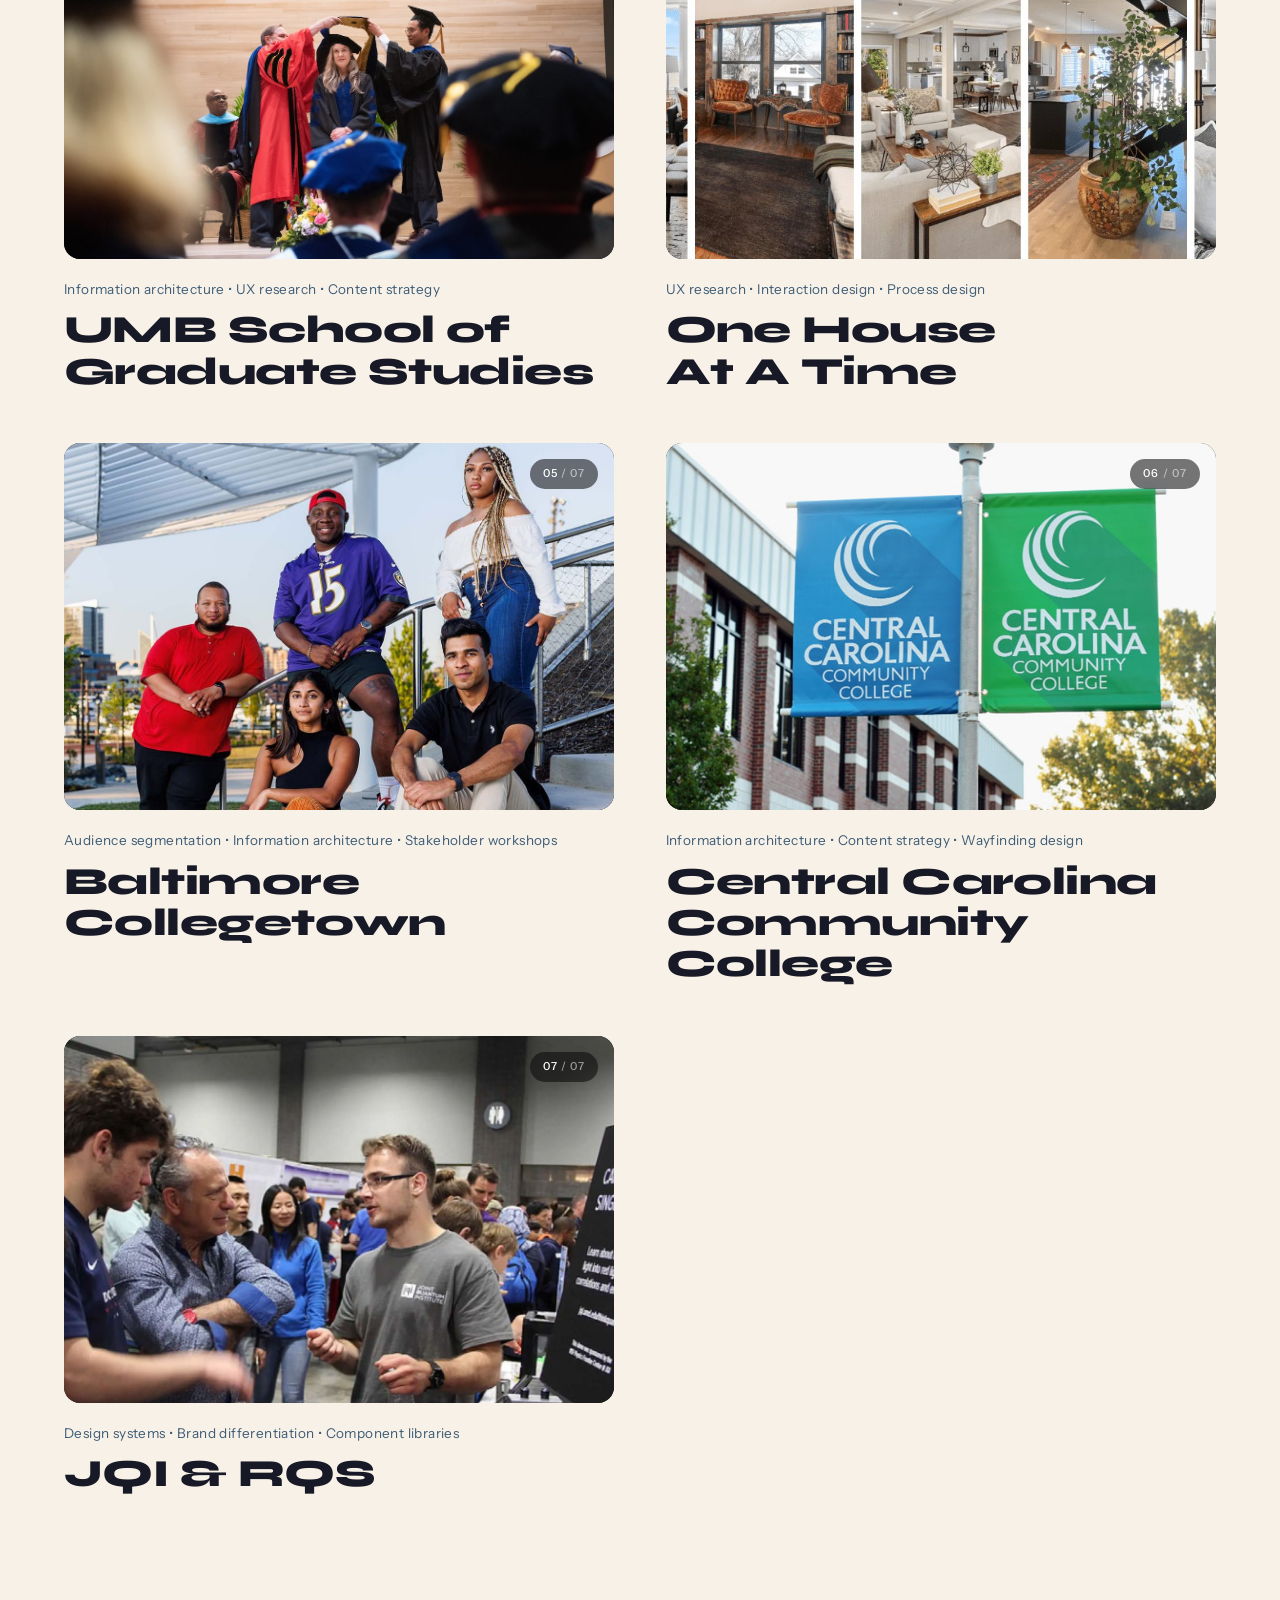
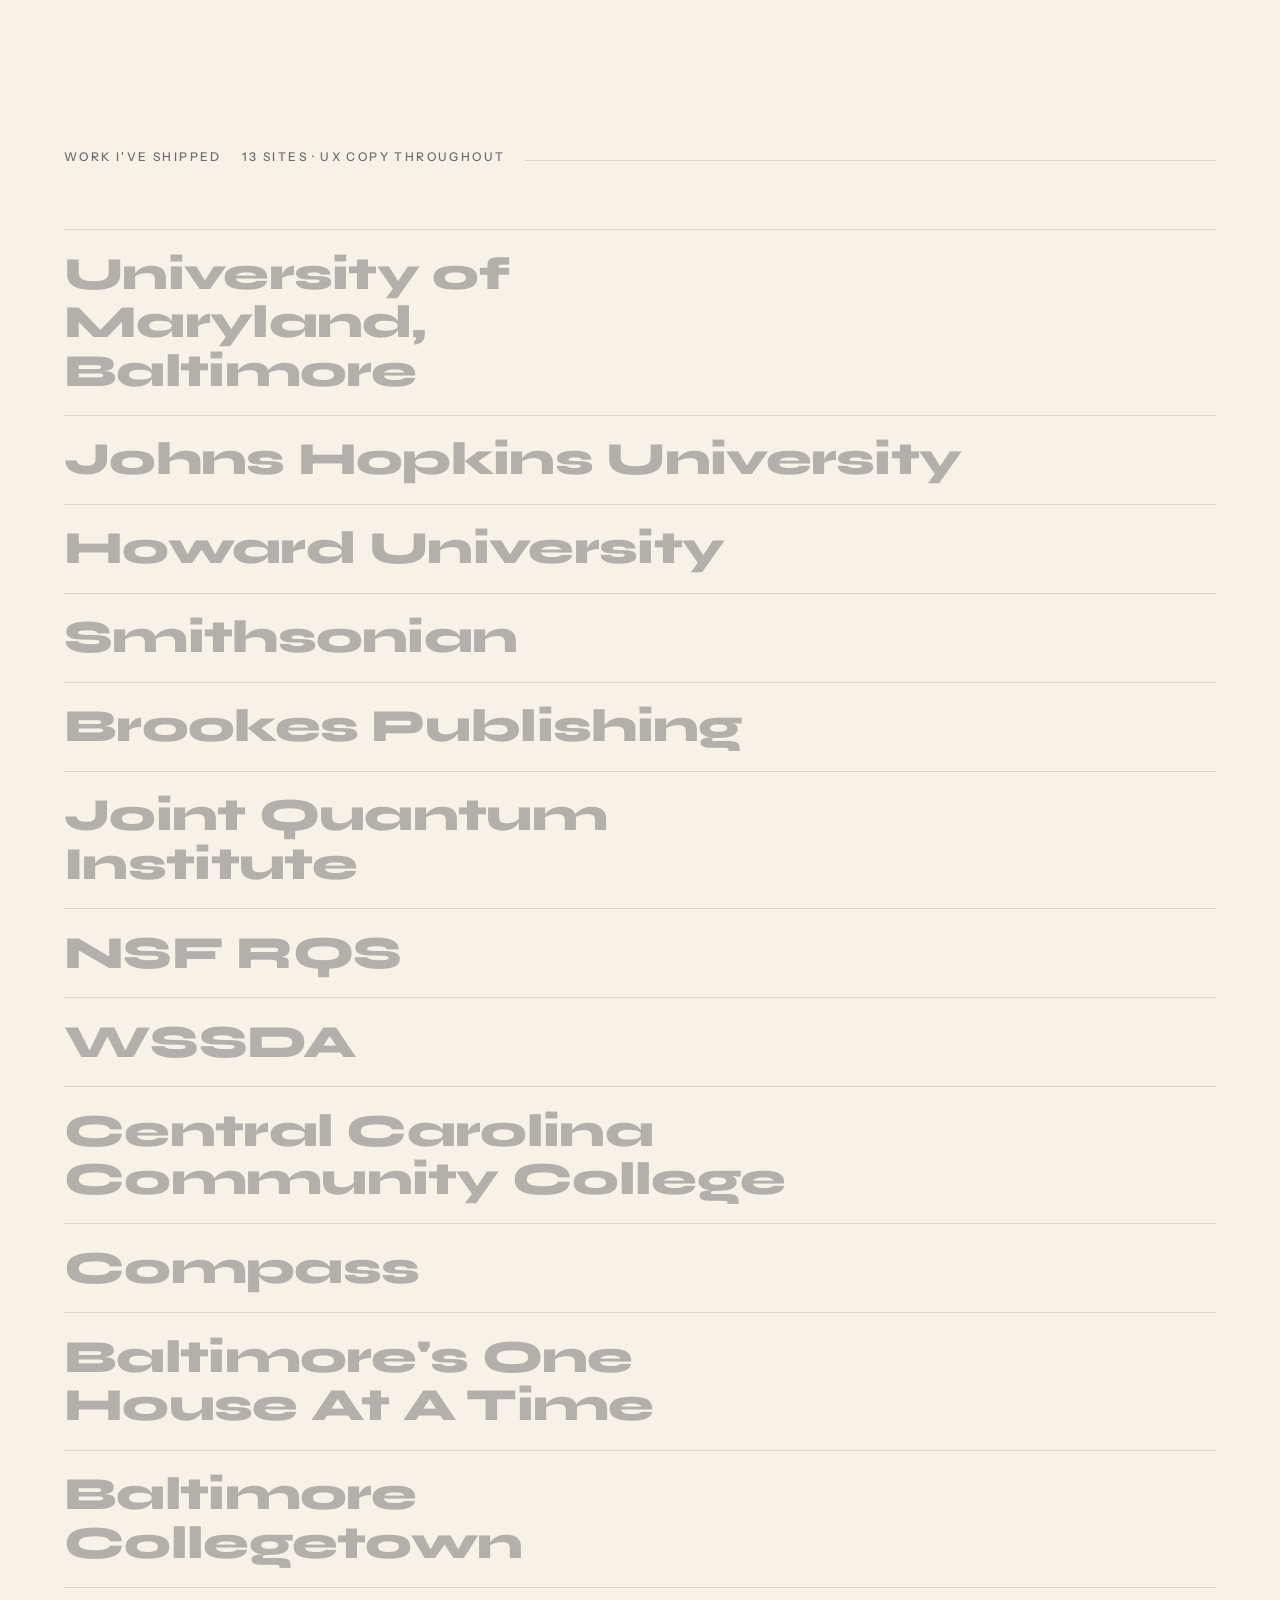
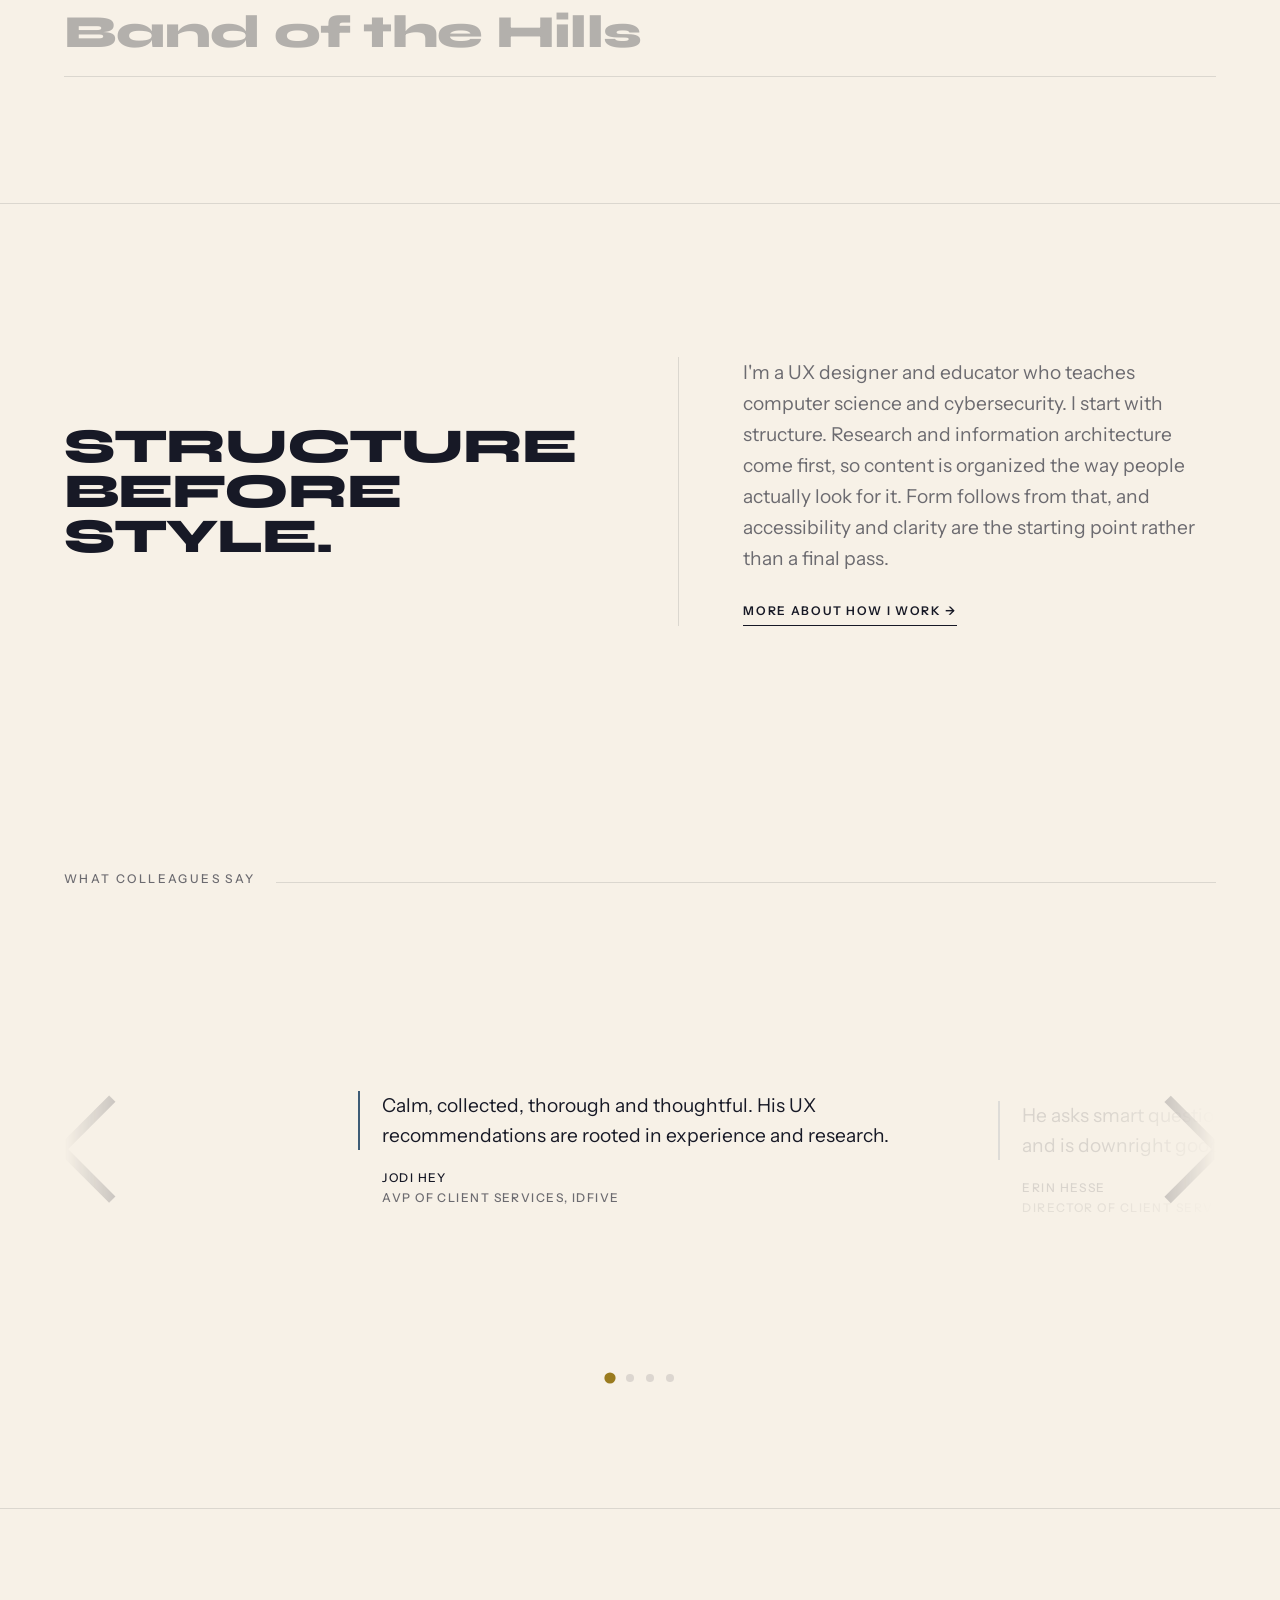
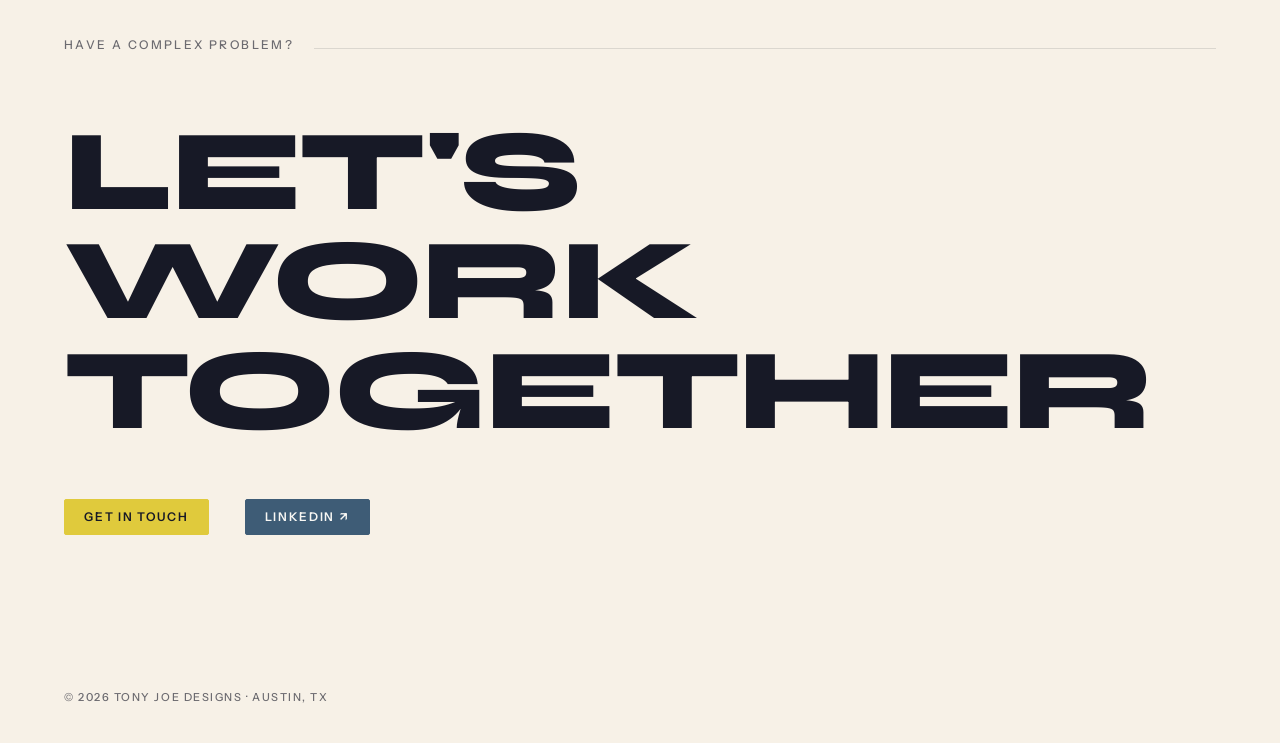
==== commit 41f63798: "Fix arrow reveal: remove stray z-index hiding it, make it push the title The arrow had z-index:-1 le" ====
--- a/index.html
+++ b/index.html
@@ -12,7 +12,7 @@
 <link rel="preconnect" href="https://fonts.googleapis.com" />
 <link rel="preconnect" href="https://fonts.gstatic.com" crossorigin />
 <link href="https://fonts.googleapis.com/css2?family=Syne:wght@700;800&family=Instrument+Sans:wght@400;500;600&display=swap" rel="stylesheet" />
-<link rel="stylesheet" href="assets/style.css?v=1785820579" />
+<link rel="stylesheet" href="assets/style.css?v=1785821016" />
 <script>document.documentElement.classList.add("loading");setTimeout(function(){document.documentElement.classList.remove("loading")},6000);</script>
 <script>try{var t=localStorage.getItem("tjm-theme");if(t==="dark")document.documentElement.setAttribute("data-theme","dark")}catch(e){}</script>
 <script>try{var c=sessionStorage.getItem("tjm-xfade");if(c){document.documentElement.style.setProperty("--xfade",c);document.documentElement.classList.add("xfading");sessionStorage.removeItem("tjm-xfade")}}catch(e){}</script>
--- a/assets/style.css
+++ b/assets/style.css
@@ -667,26 +667,31 @@
 }
 
 /* title: a flip-clock style reveal, letter by letter, tied only to scroll-entrance
-   (.stackcard.in) - never to hover or to the image's cursor tilt. The arrow is positioned
-   out-of-flow so it never shifts the title's own left edge; it slides in on hover only. */
+   (.stackcard.in) - never to hover or to the image's cursor tilt. The arrow sits in normal
+   flow at zero width, so at rest the title lines up flush with the tags line above it; on
+   hover it expands open and genuinely pushes the title text over. */
 .sc-title{
-  position:relative;
   font-family:var(--display);font-weight:800;text-wrap:balance;
   font-size:clamp(28px,3vw,40px);line-height:1.08;letter-spacing:-.015em;
   color:var(--ink);
 }
 .sc-arrow{
-  position:absolute;left:0;top:.1em;z-index:-1;
-  display:inline-block;font-weight:800;color:var(--blue-ink);
-  opacity:0;transform:translateX(-16px);
-  transition:opacity .4s var(--ease),transform .4s var(--ease);
-}
-.stackcard:hover .sc-arrow,.stackcard:focus-visible .sc-arrow{opacity:1;transform:translateX(-26px)}
+  display:inline-block;overflow:hidden;vertical-align:top;
+  width:0;margin-right:0;opacity:0;
+  font-weight:800;color:var(--blue-ink);
+  transition:width .4s var(--ease),margin-right .4s var(--ease),opacity .3s var(--ease);
+}
+.stackcard:hover .sc-arrow,.stackcard:focus-visible .sc-arrow{
+  width:1.05em;margin-right:.28em;opacity:1;
+}
 .sc-title .tchar{display:inline-block;overflow:hidden;vertical-align:top}
 .sc-title .tchar>span{display:inline-block;transform:translateY(115%);transition:transform .6s var(--ease)}
 .stackcard.in .sc-title .tchar>span{transform:translateY(0)}
 @media(prefers-reduced-motion:reduce),(hover:none),(pointer:coarse){
   .sc-title .tchar>span{transform:none;transition:none}
 }
+@media(hover:none),(pointer:coarse){
+  .sc-arrow{width:1.05em;margin-right:.28em;opacity:1}
+}
 
 @media(max-width:480px){.sc-title{font-size:clamp(23px,7vw,30px)}}
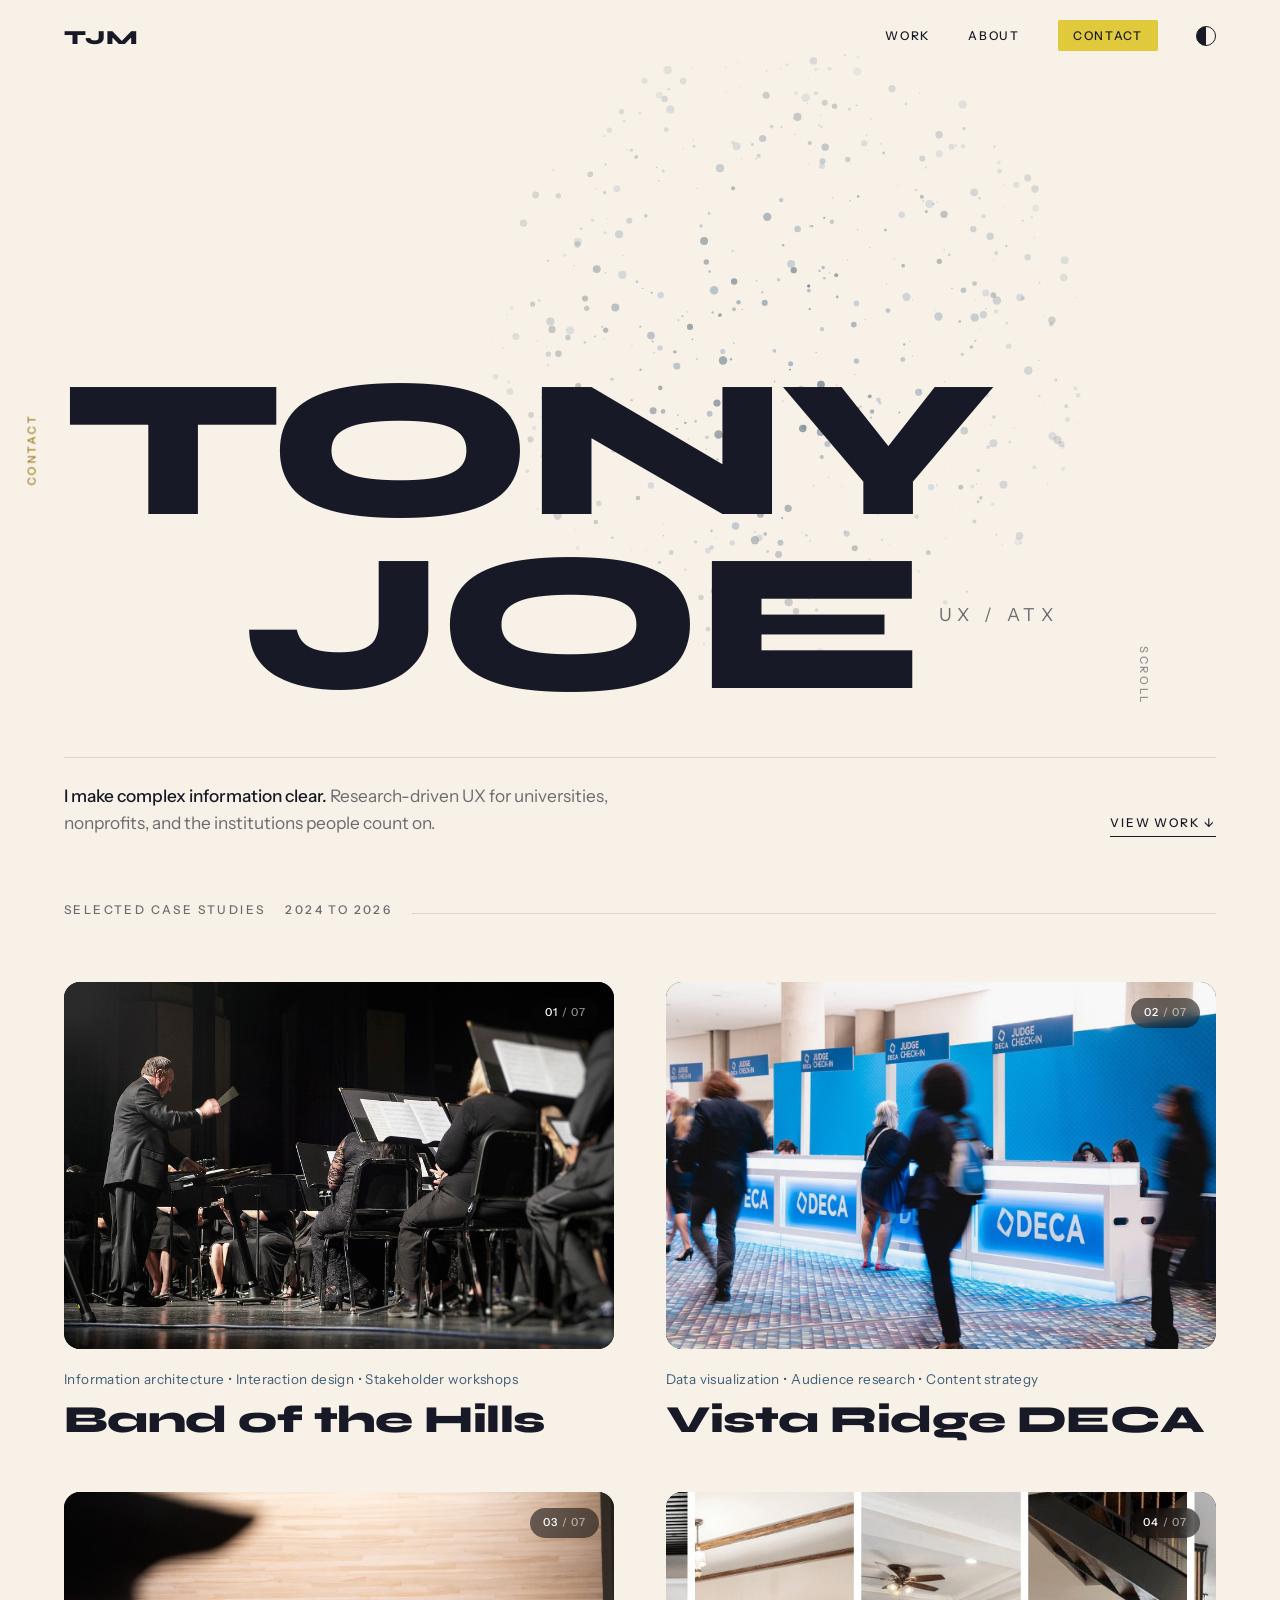
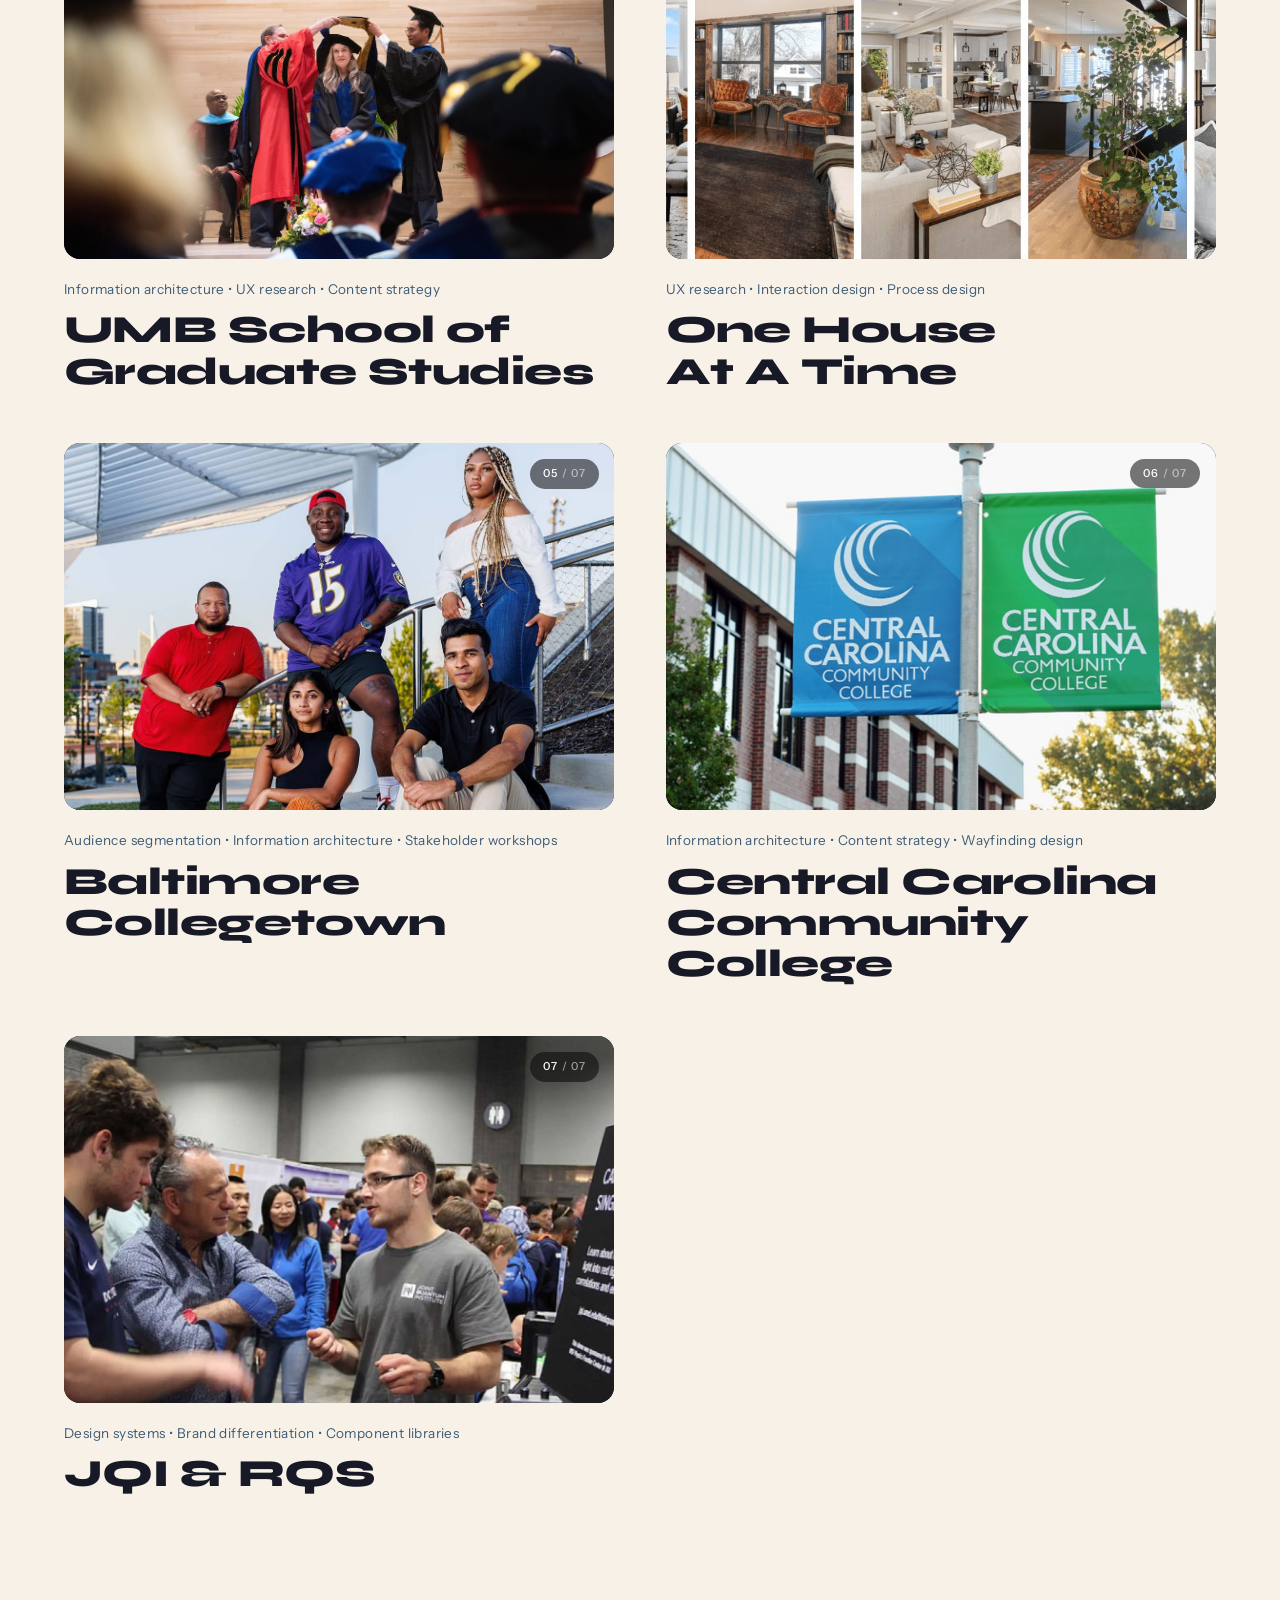
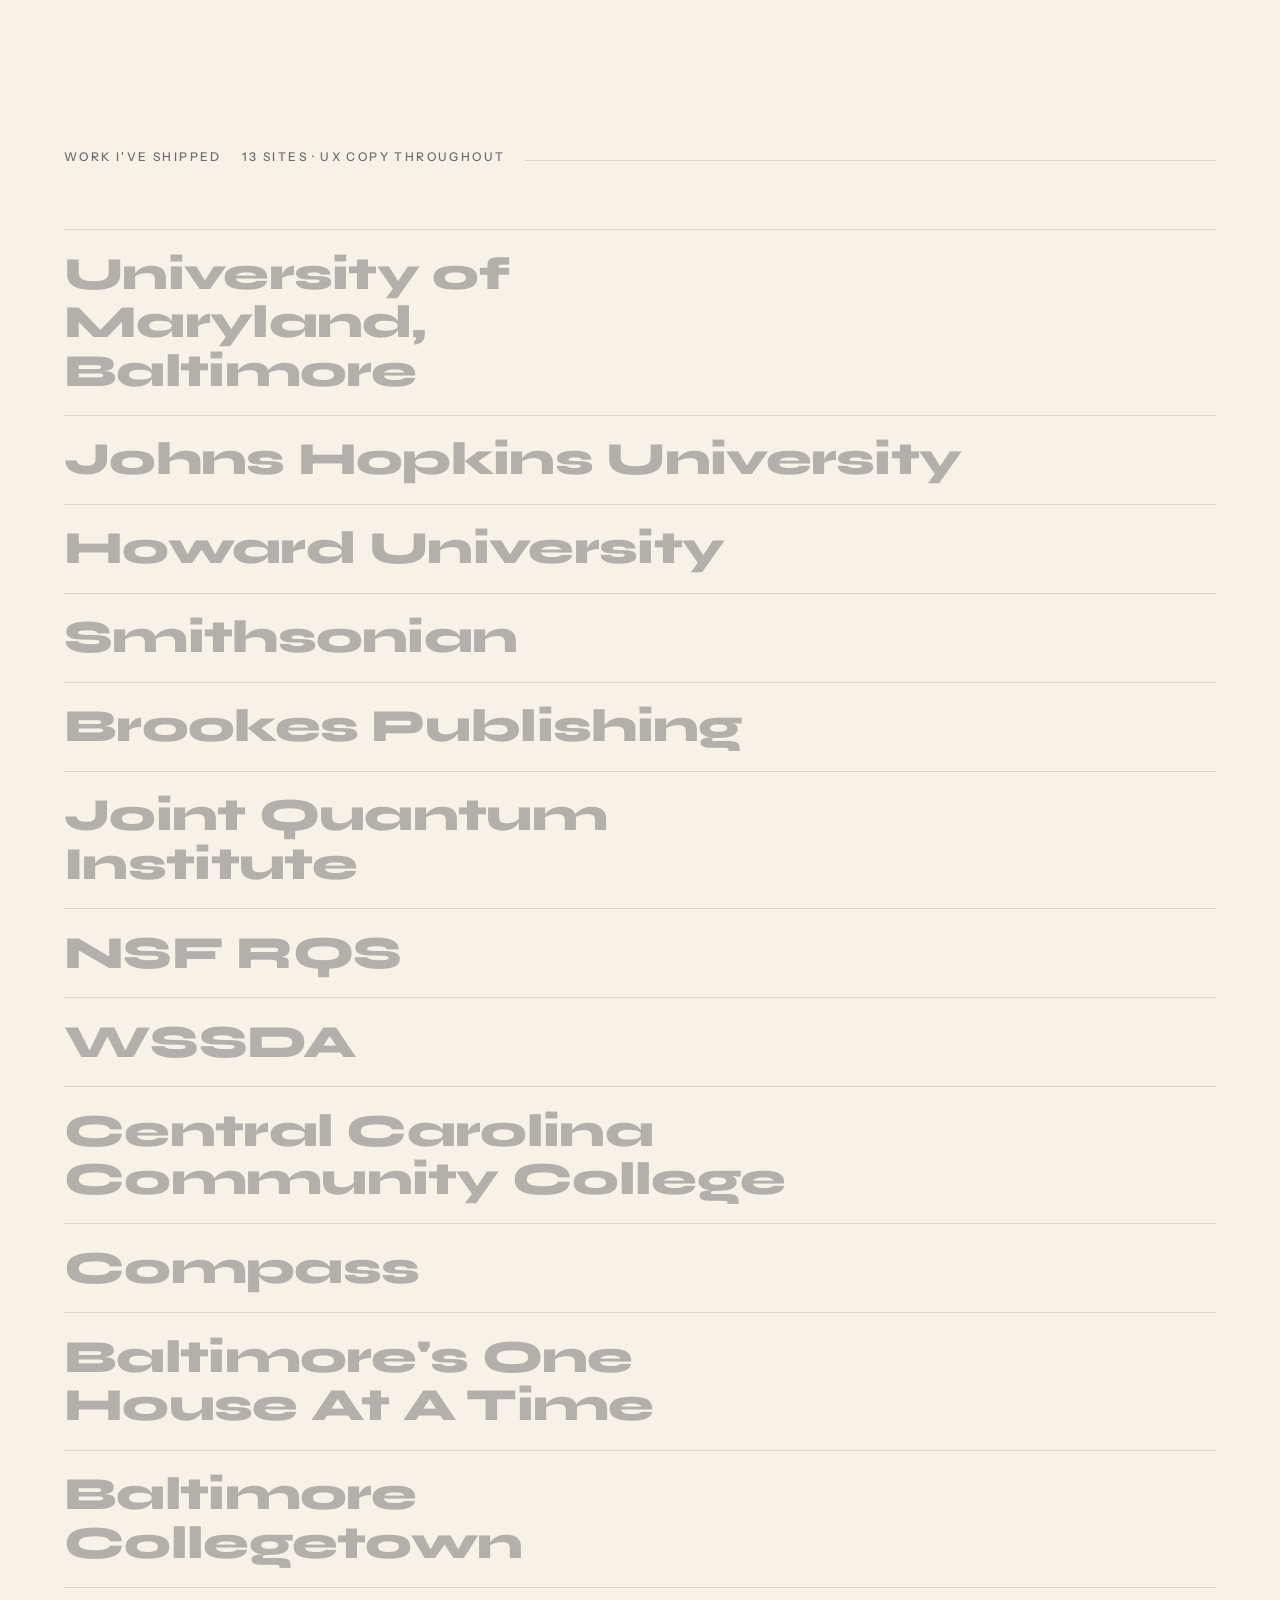
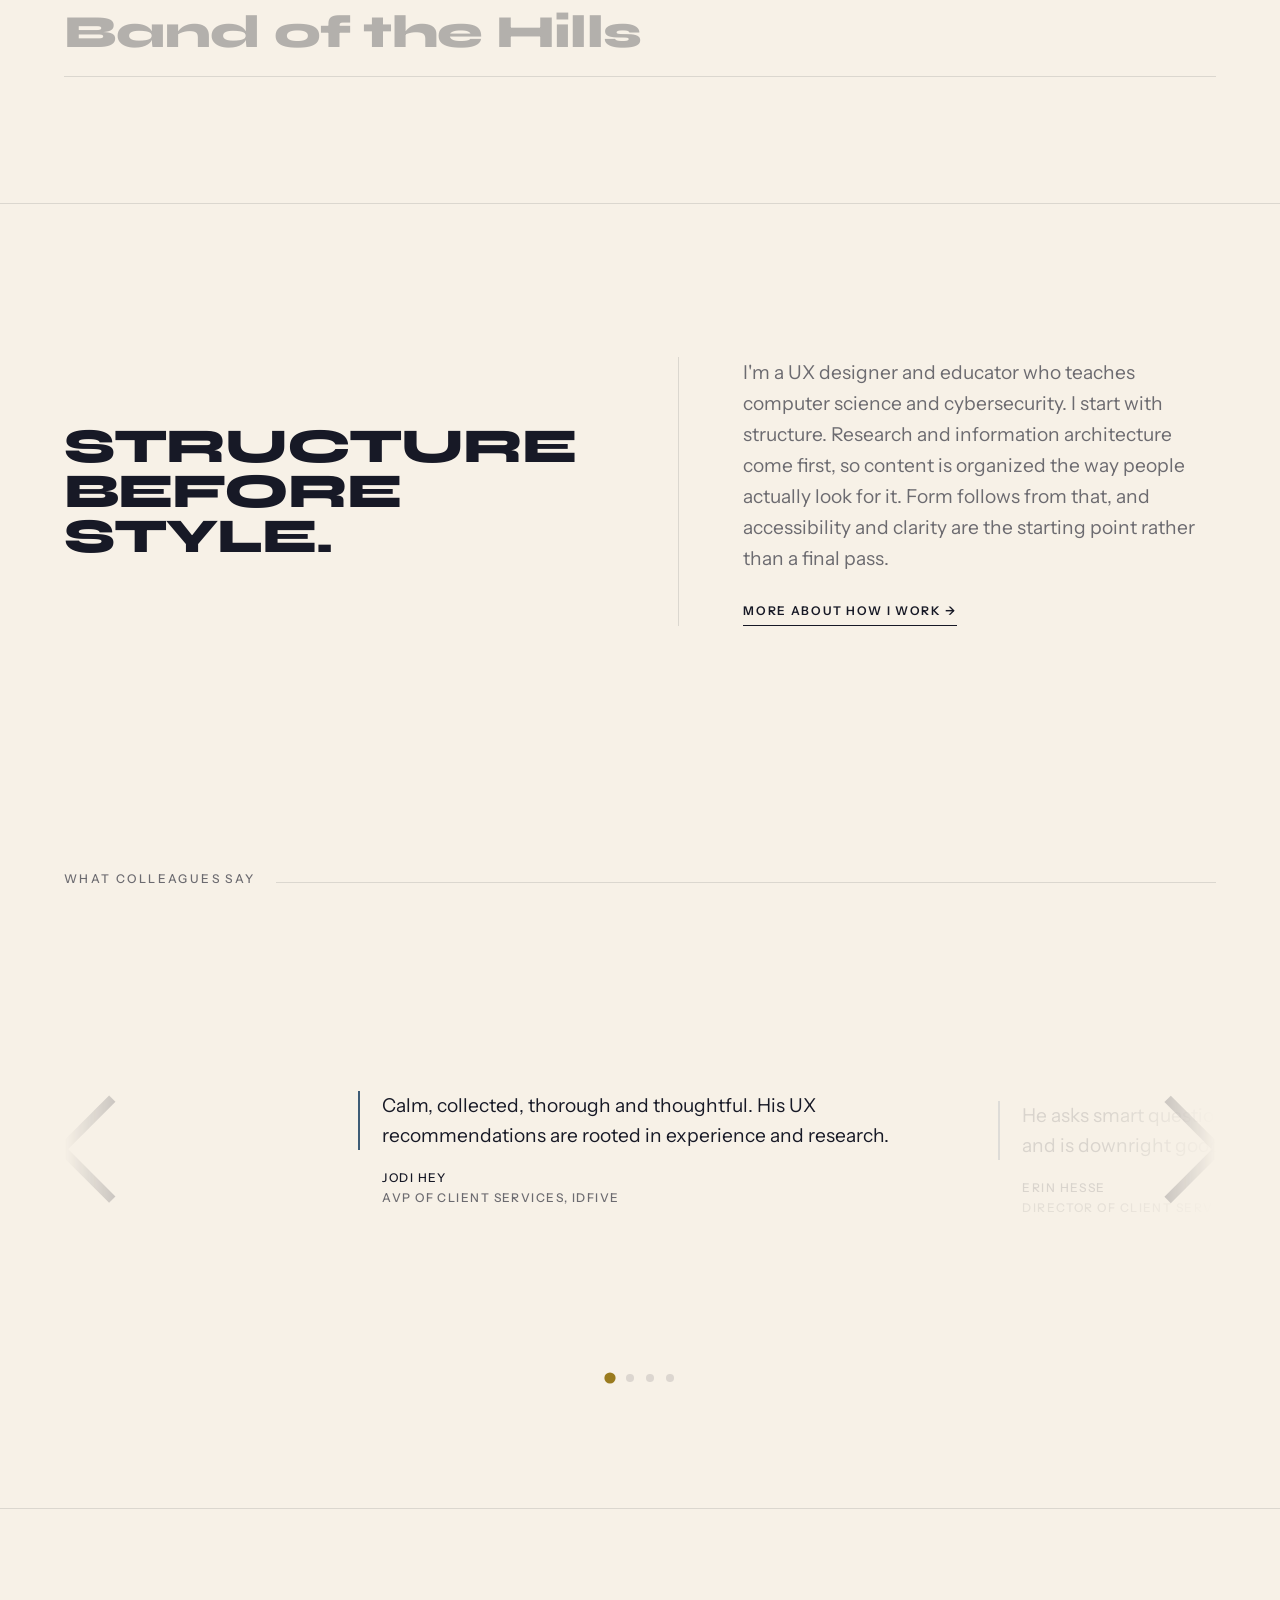
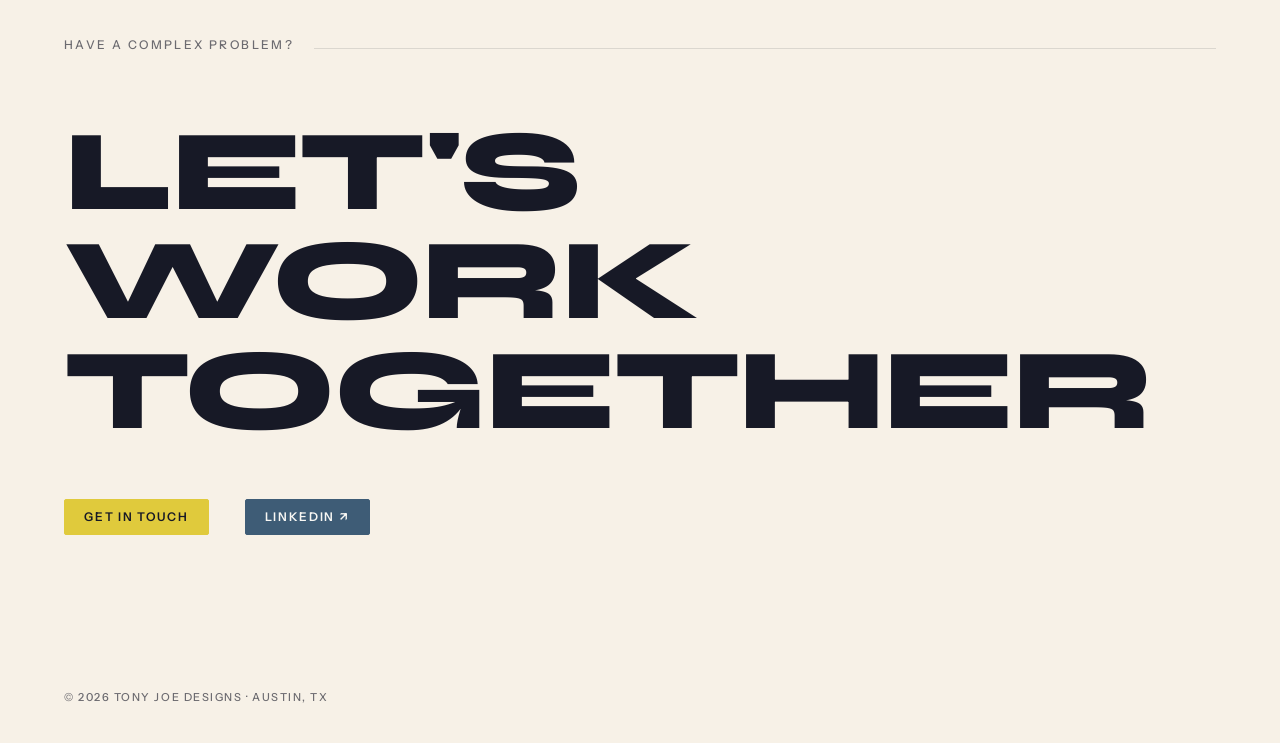
==== commit 444077cb: "Add Vista Ridge DECA case study page Full write-up (chapter/move/impact-stats pattern matching the o" ====
--- a/index.html
+++ b/index.html
@@ -12,7 +12,7 @@
 <link rel="preconnect" href="https://fonts.googleapis.com" />
 <link rel="preconnect" href="https://fonts.gstatic.com" crossorigin />
 <link href="https://fonts.googleapis.com/css2?family=Syne:wght@700;800&family=Instrument+Sans:wght@400;500;600&display=swap" rel="stylesheet" />
-<link rel="stylesheet" href="assets/style.css?v=1785821016" />
+<link rel="stylesheet" href="assets/style.css?v=1785881223" />
 <script>document.documentElement.classList.add("loading");setTimeout(function(){document.documentElement.classList.remove("loading")},6000);</script>
 <script>try{var t=localStorage.getItem("tjm-theme");if(t==="dark")document.documentElement.setAttribute("data-theme","dark")}catch(e){}</script>
 <script>try{var c=sessionStorage.getItem("tjm-xfade");if(c){document.documentElement.style.setProperty("--xfade",c);document.documentElement.classList.add("xfading");sessionStorage.removeItem("tjm-xfade")}}catch(e){}</script>
--- a/assets/style.css
+++ b/assets/style.css
@@ -470,6 +470,7 @@
 .p-lime{--c:var(--lime);--c-ink:var(--lime-ink)}
 .p-blue{--c:var(--blue);--c-ink:var(--blue-ink)}
 .p-amber{--c:var(--amber);--c-ink:var(--amber-ink)}
+.p-steel{--c:var(--steel-soft);--c-ink:var(--teal-ink)}
 
 @media(max-width:768px){
   .hero h1{font-size:clamp(44px,13.5vw,150px)}
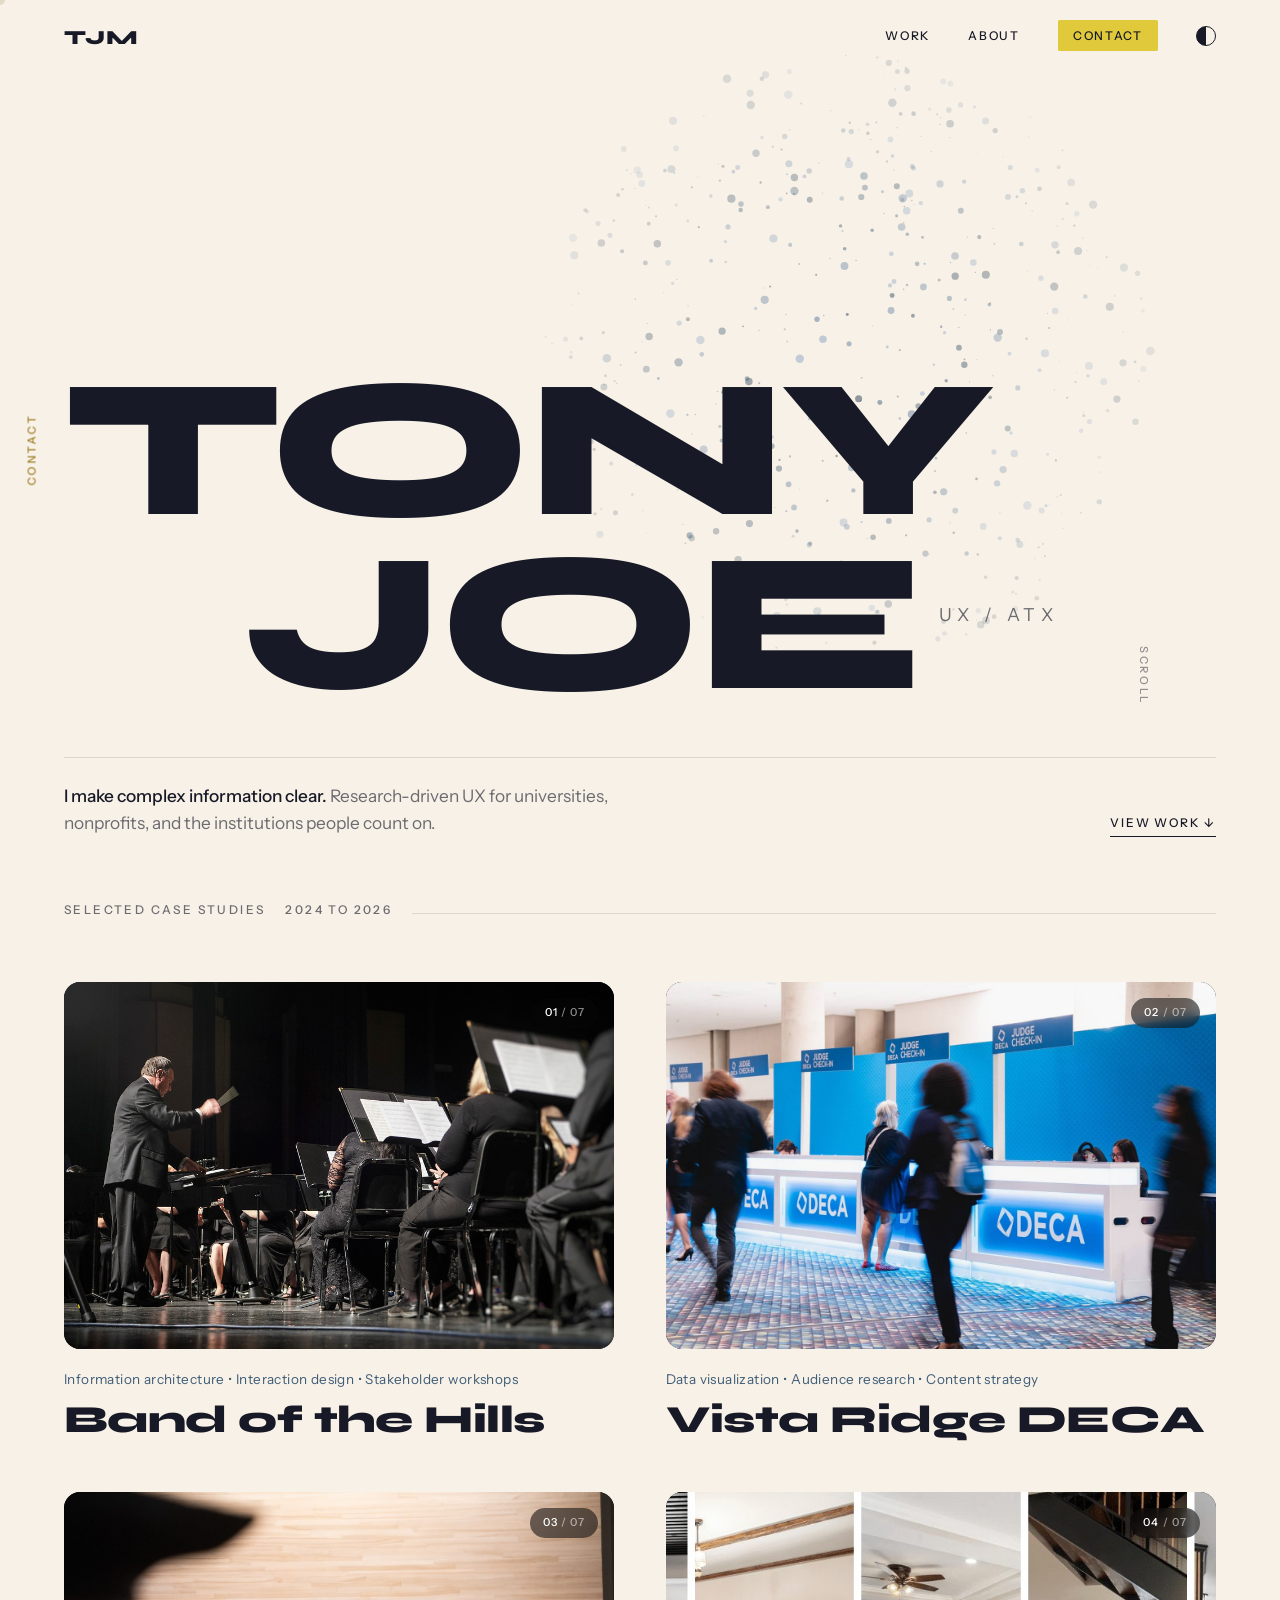
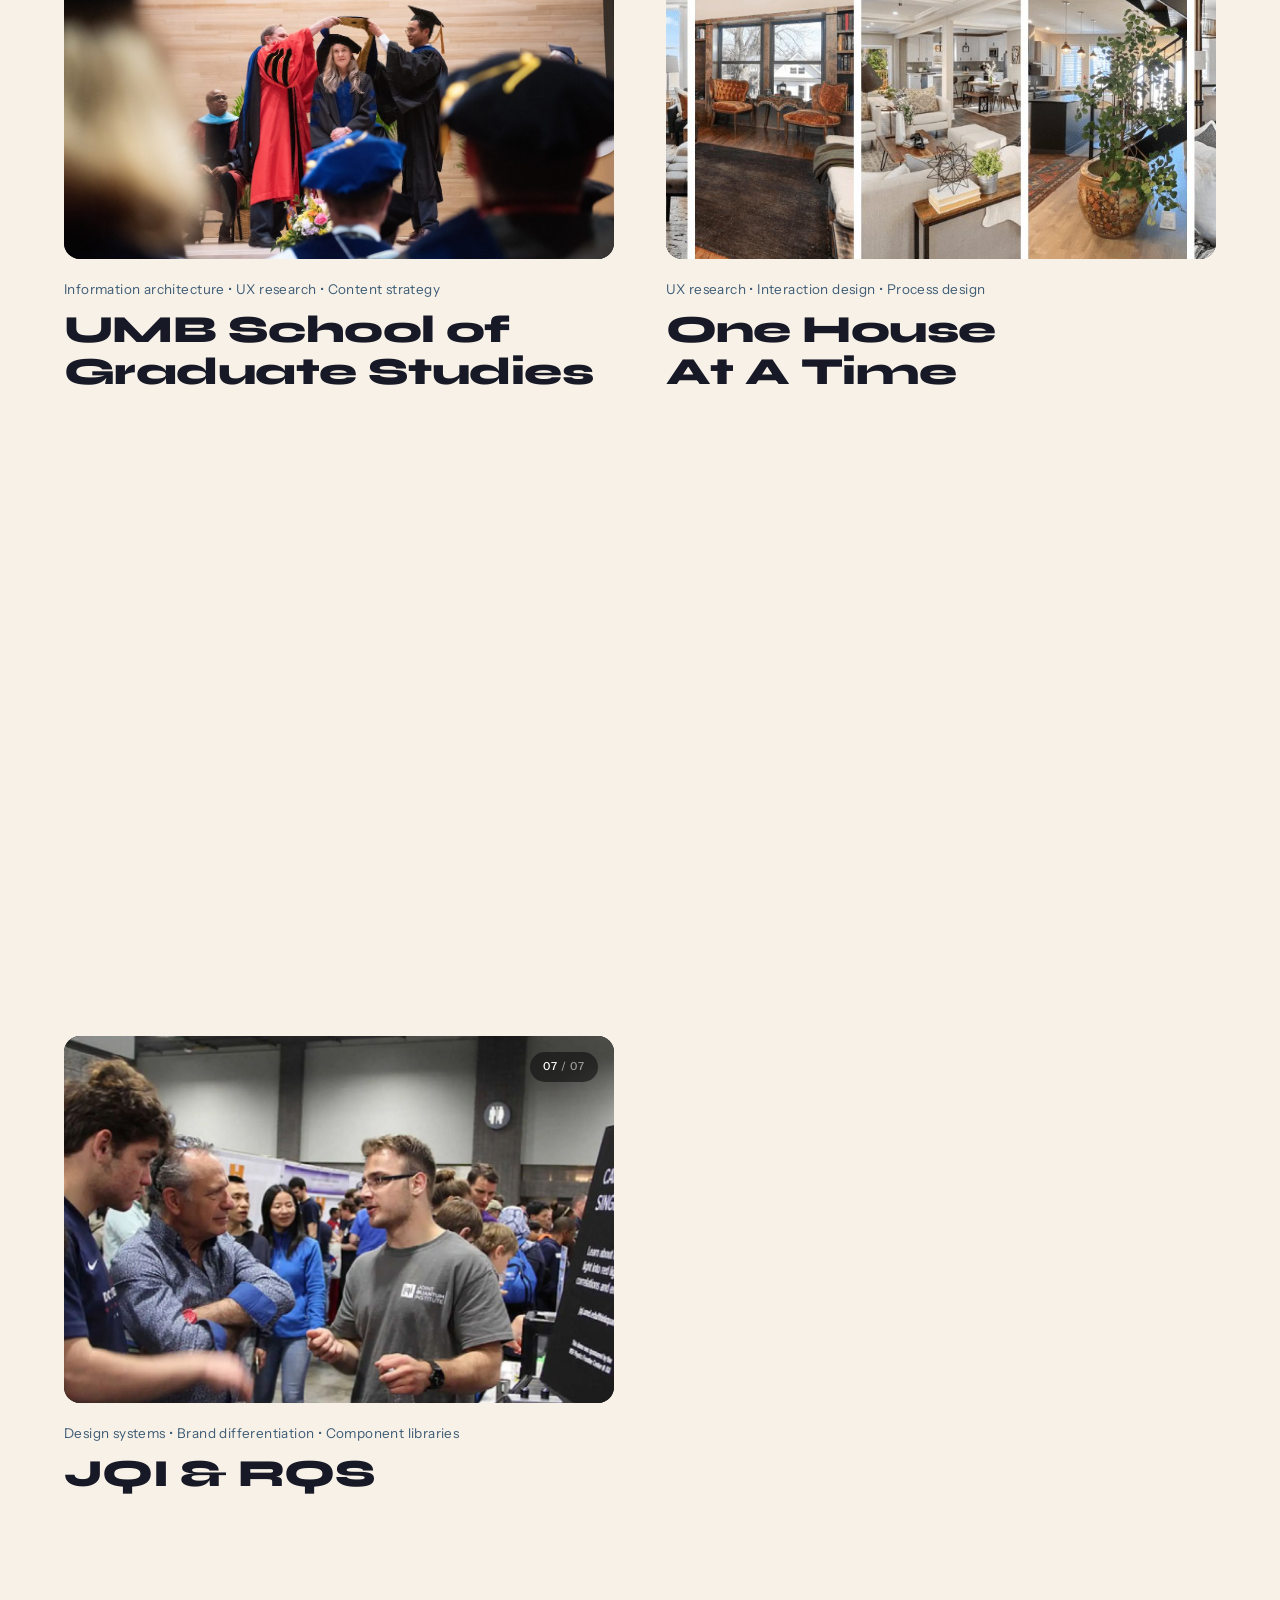
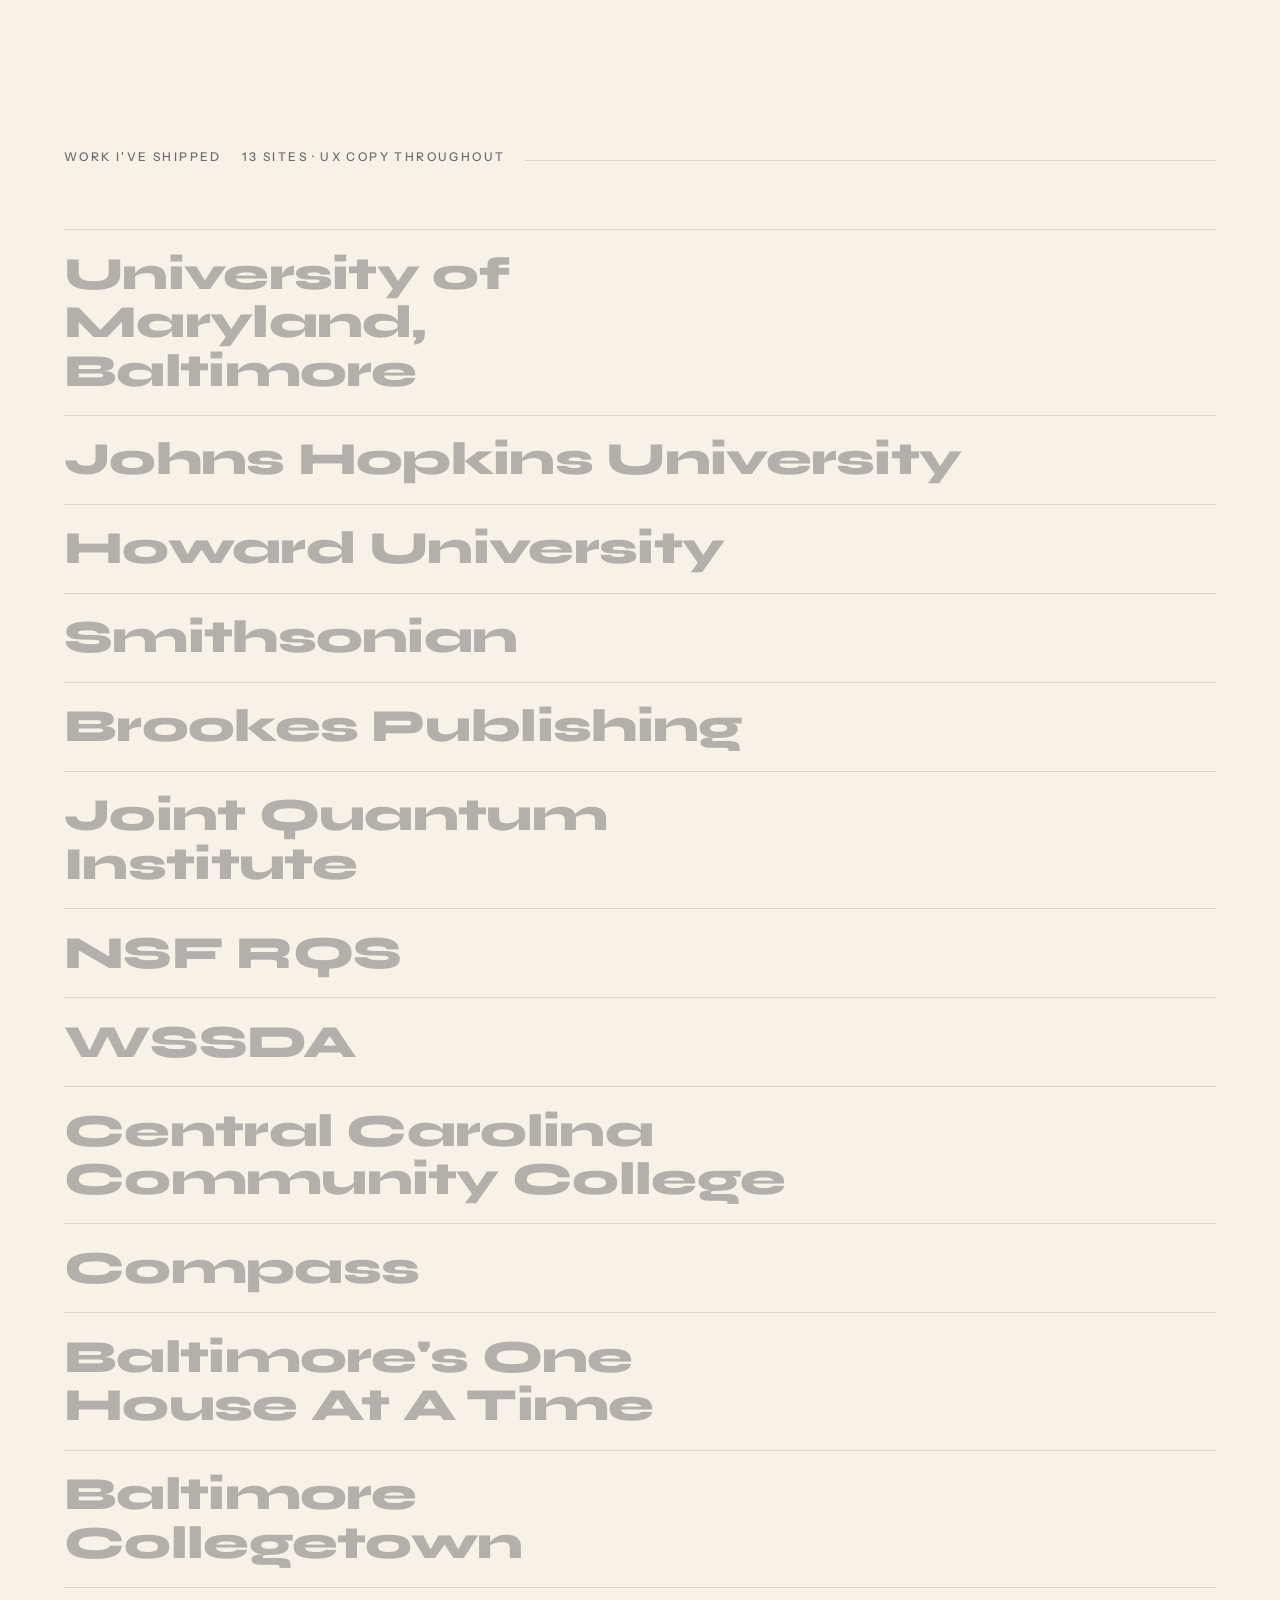
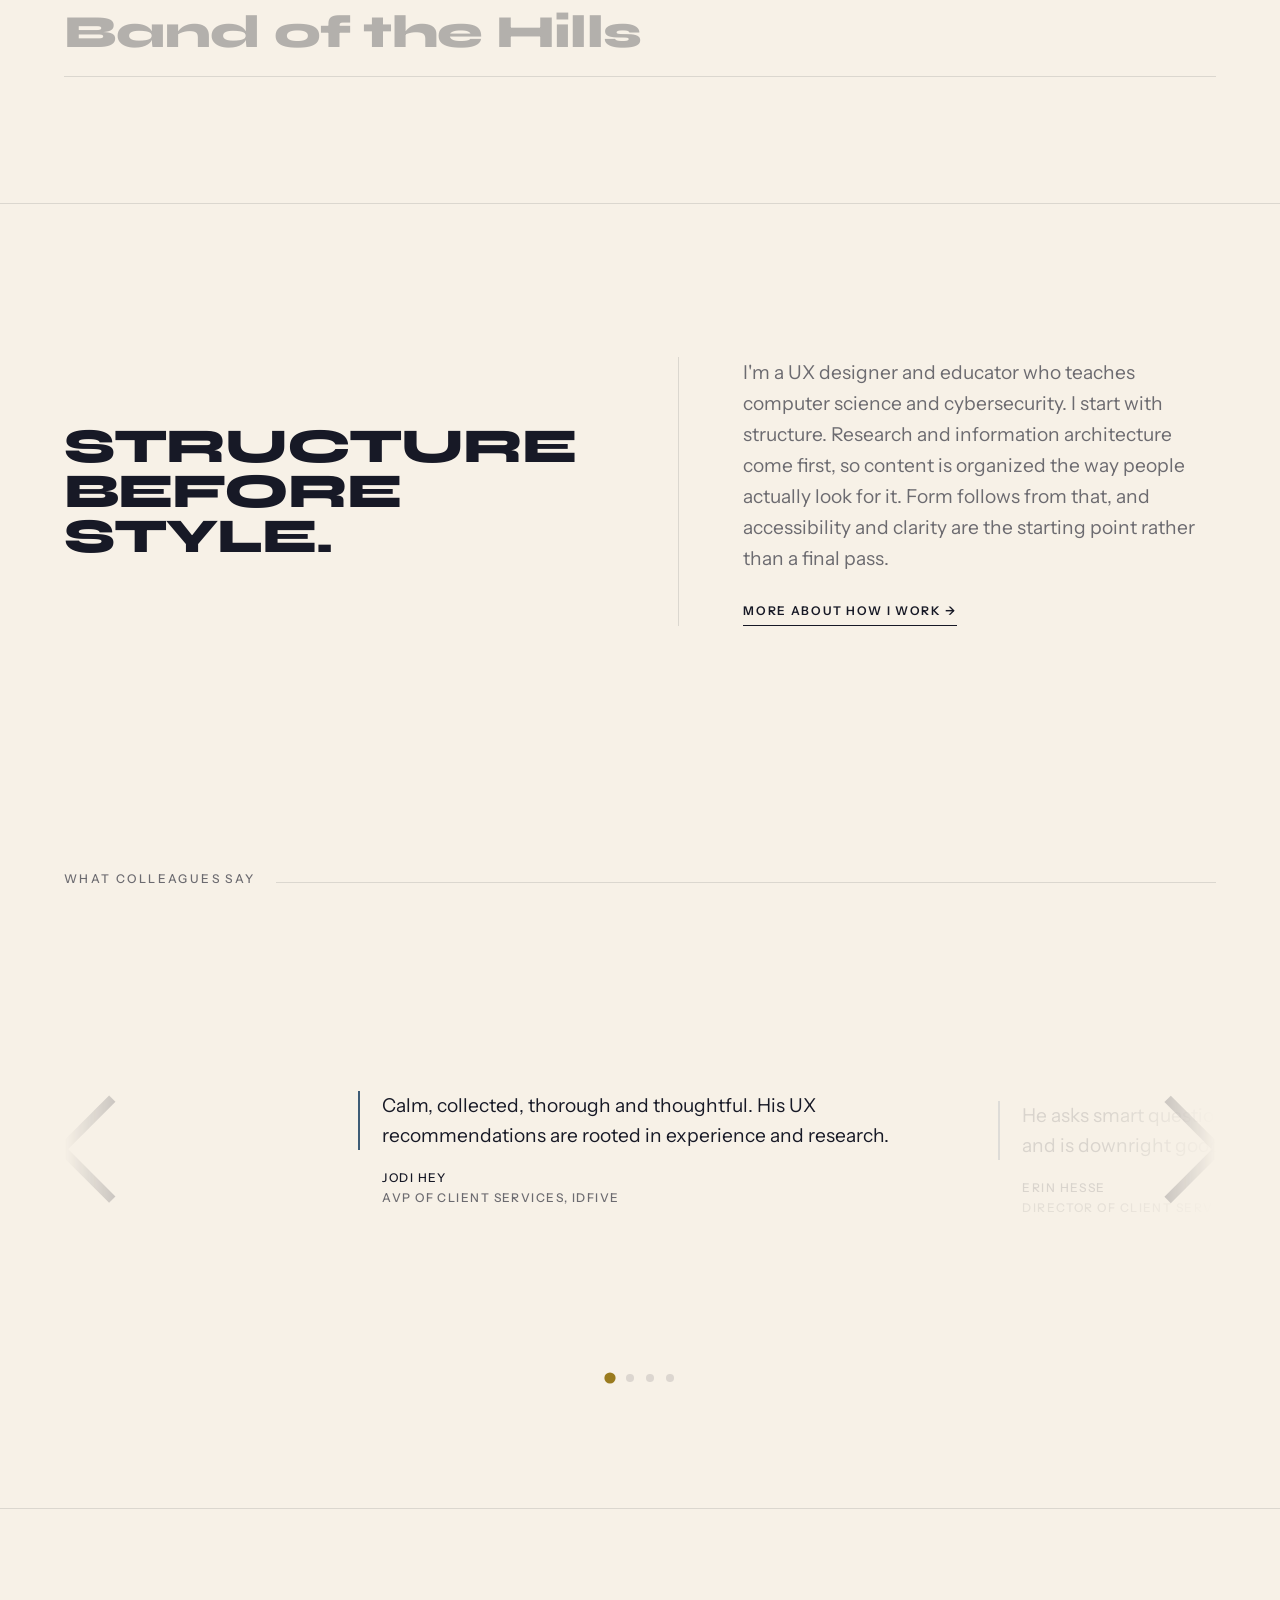
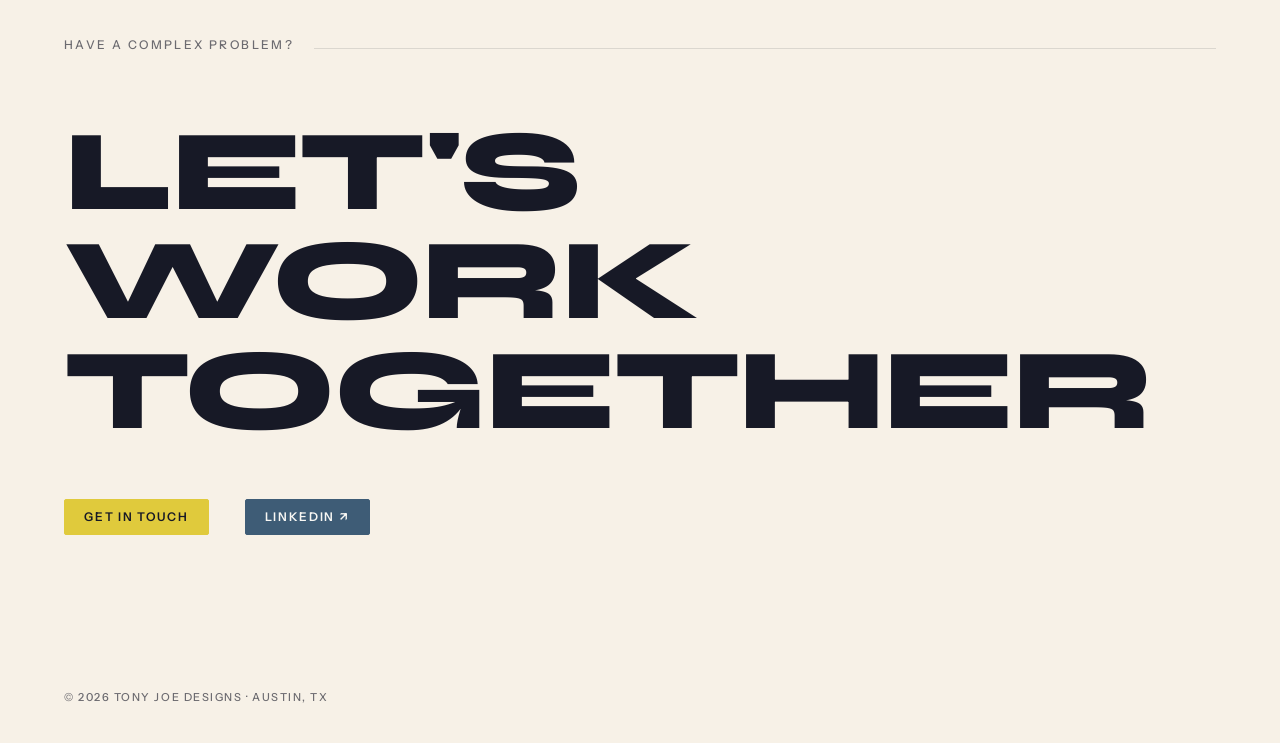
==== commit 127f1995: "Rework Vista Ridge case study copy and restructure the moves - Fixed the real remaining bug: .move.f" ====
--- a/index.html
+++ b/index.html
@@ -12,7 +12,7 @@
 <link rel="preconnect" href="https://fonts.googleapis.com" />
 <link rel="preconnect" href="https://fonts.gstatic.com" crossorigin />
 <link href="https://fonts.googleapis.com/css2?family=Syne:wght@700;800&family=Instrument+Sans:wght@400;500;600&display=swap" rel="stylesheet" />
-<link rel="stylesheet" href="assets/style.css?v=1785881223" />
+<link rel="stylesheet" href="assets/style.css?v=1785891675" />
 <script>document.documentElement.classList.add("loading");setTimeout(function(){document.documentElement.classList.remove("loading")},6000);</script>
 <script>try{var t=localStorage.getItem("tjm-theme");if(t==="dark")document.documentElement.setAttribute("data-theme","dark")}catch(e){}</script>
 <script>try{var c=sessionStorage.getItem("tjm-xfade");if(c){document.documentElement.style.setProperty("--xfade",c);document.documentElement.classList.add("xfading");sessionStorage.removeItem("tjm-xfade")}}catch(e){}</script>
--- a/assets/style.css
+++ b/assets/style.css
@@ -397,6 +397,13 @@
 .move .imgs.layer figure:nth-child(1){width:78%}
 .move .imgs.layer figure:nth-child(2){position:absolute;right:0;bottom:-10%;width:52%}
 .move .imgs.layer figure:nth-child(2) img{outline:5px solid var(--paper);border-radius:2px}
+.move .imgs.layer.lg figure:nth-child(1){width:94%}
+.move .imgs.layer.lg figure:nth-child(2){width:58%;bottom:-20%}
+/* Move 01's calendar pair is proportioned differently (the list-view crop is taller
+   relative to its width) than Move 03's video/photo pair, so the shared .lg overlap
+   numbers overlapped far more here - tuned separately to land at a similar ~110px peek */
+.move:nth-of-type(1) .imgs.layer.lg figure:nth-child(2){width:46%;bottom:-42%}
+.move:nth-of-type(4) .imgs.layer.lg figure:nth-child(2){bottom:-33%}
 .move .imgs.artifact img{width:auto;max-width:100%;height:auto;max-height:82vh;display:block;margin:0 auto}
 .move .imgs.big img,.move .imgs.big video{width:110%;max-width:none;margin-left:-5%}
 .move .imgs.small img{width:90%;margin:0 auto}
@@ -421,11 +428,10 @@
 .move.full .showcase figure{transform-origin:center center}
 .move.full .showcase figure:first-child{transform-origin:left center}
 .move.full .showcase figure:last-child{transform-origin:right center}
-.move.full .showcase figure:hover{z-index:20;position:relative;transform:scale(1.32);box-shadow:0 60px 110px -24px rgba(16,16,16,.55)}
+.move.full .showcase:not(.nat) figure:hover{z-index:20;position:relative;transform:scale(1.32);box-shadow:0 60px 110px -24px rgba(16,16,16,.55)}
 .move.full .showcase.nat{align-items:flex-start;margin:0 calc(var(--gutter) * -0.6)}
 .move.full .showcase.nat figure{aspect-ratio:auto;overflow:hidden}
 .move.full .showcase.nat figure img,.move.full .showcase.nat figure video{width:100%;height:auto;object-fit:contain}
-.move.full .showcase.nat figure:hover{transform:scale(1.32)}
 @media(max-width:860px){
   .move.full .showcase.nat{margin:0}
   .move.full .showcase{flex-direction:column;gap:18px}
@@ -437,6 +443,8 @@
   .move .imgs,.move:nth-of-type(even) .imgs{order:2}
   .move .imgs.layer figure:nth-child(1){width:90%}
   .move .imgs.layer figure:nth-child(2){position:static;width:64%;margin:-8% 0 0 auto}
+  .move .imgs.layer.lg figure:nth-child(1){width:100%}
+  .move .imgs.layer.lg figure:nth-child(2){width:74%}
   .move .imgs.big img,.move .imgs.small img,.move .imgs.big video,.move .imgs.small video{width:100%;margin:0}
 }
 
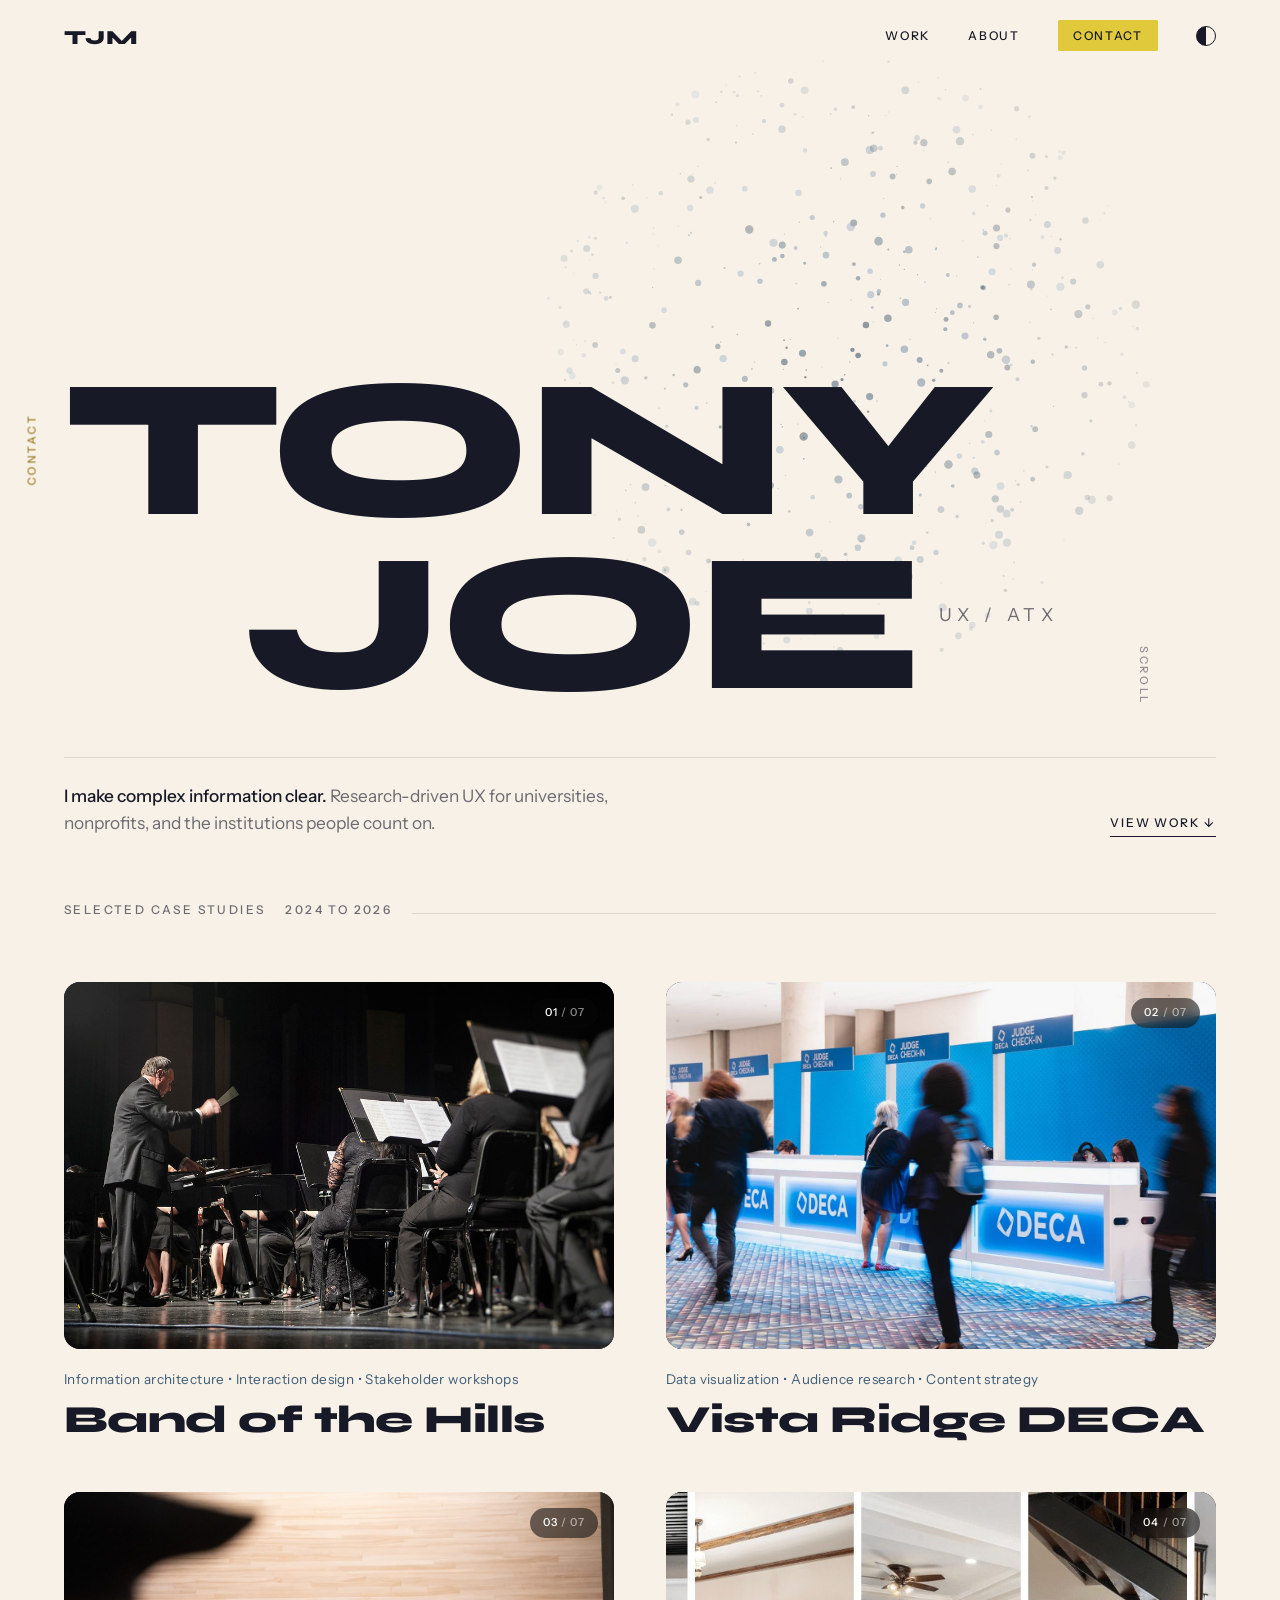
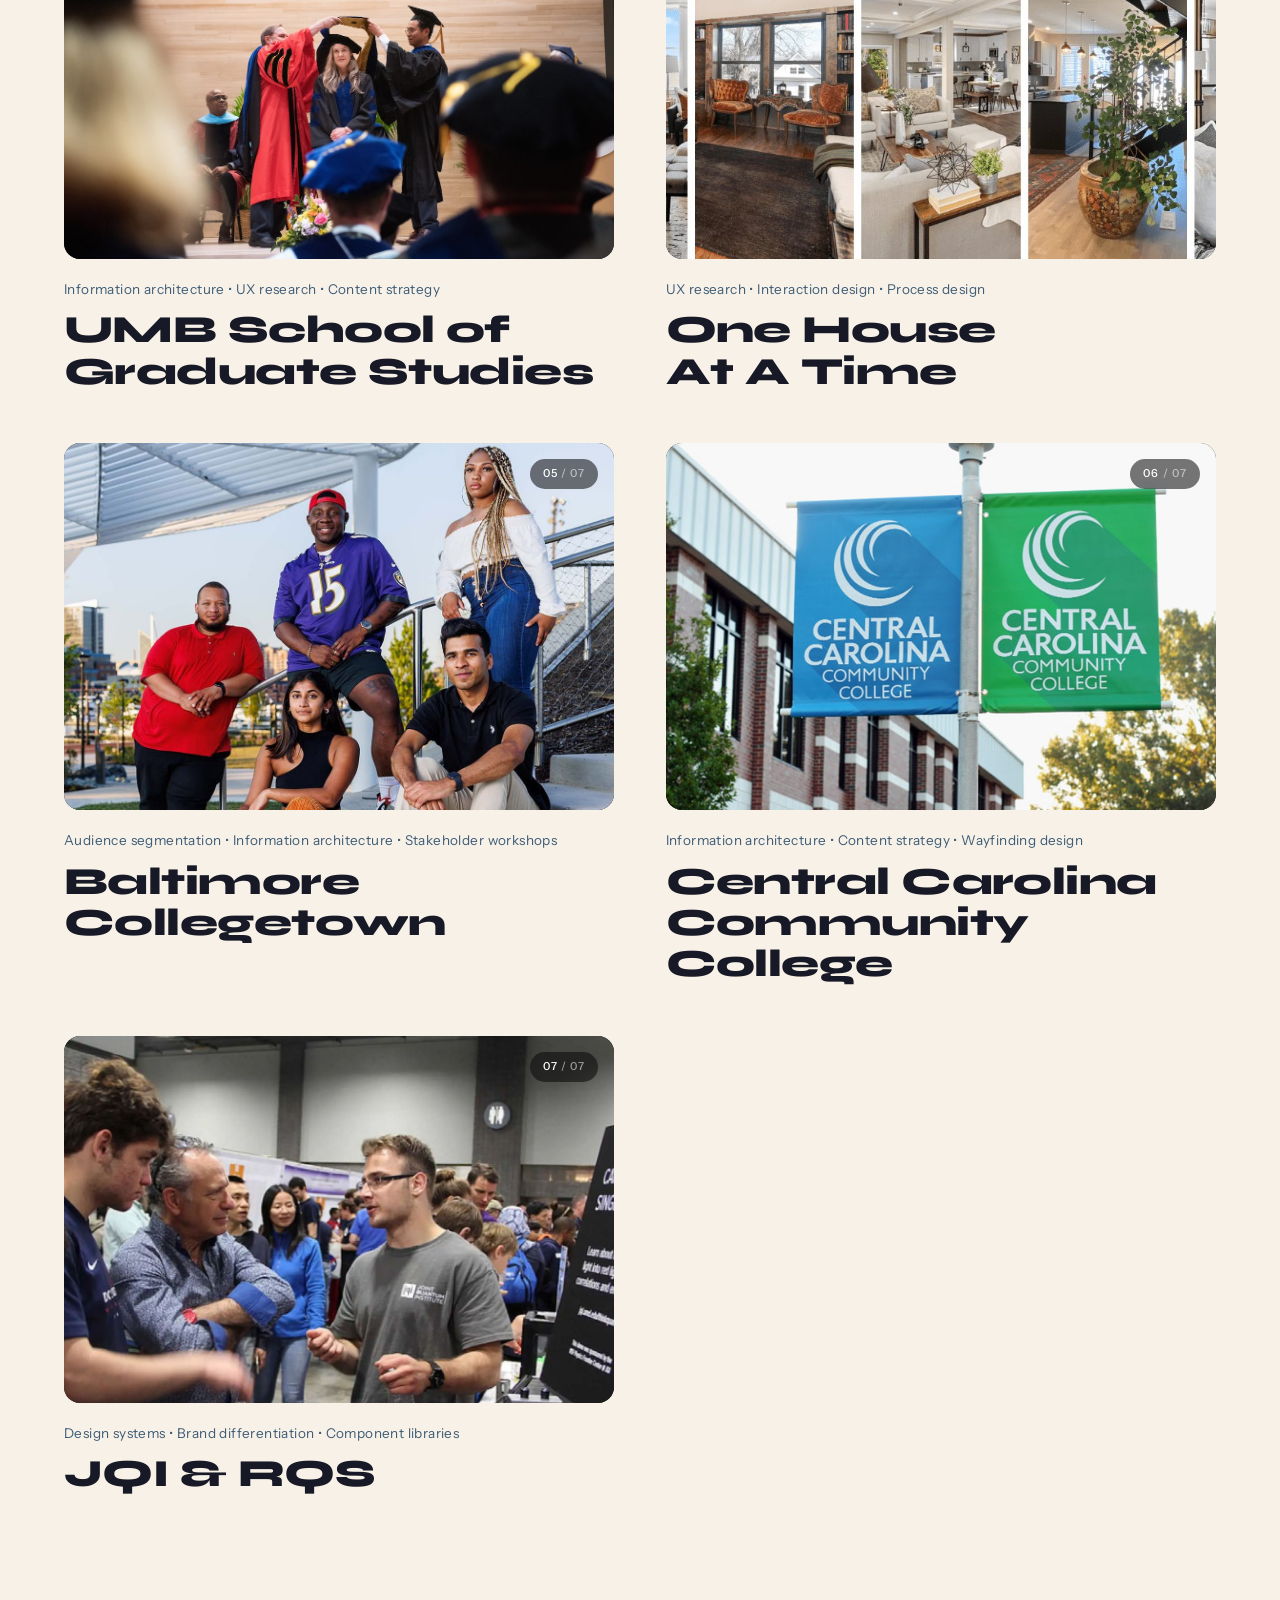
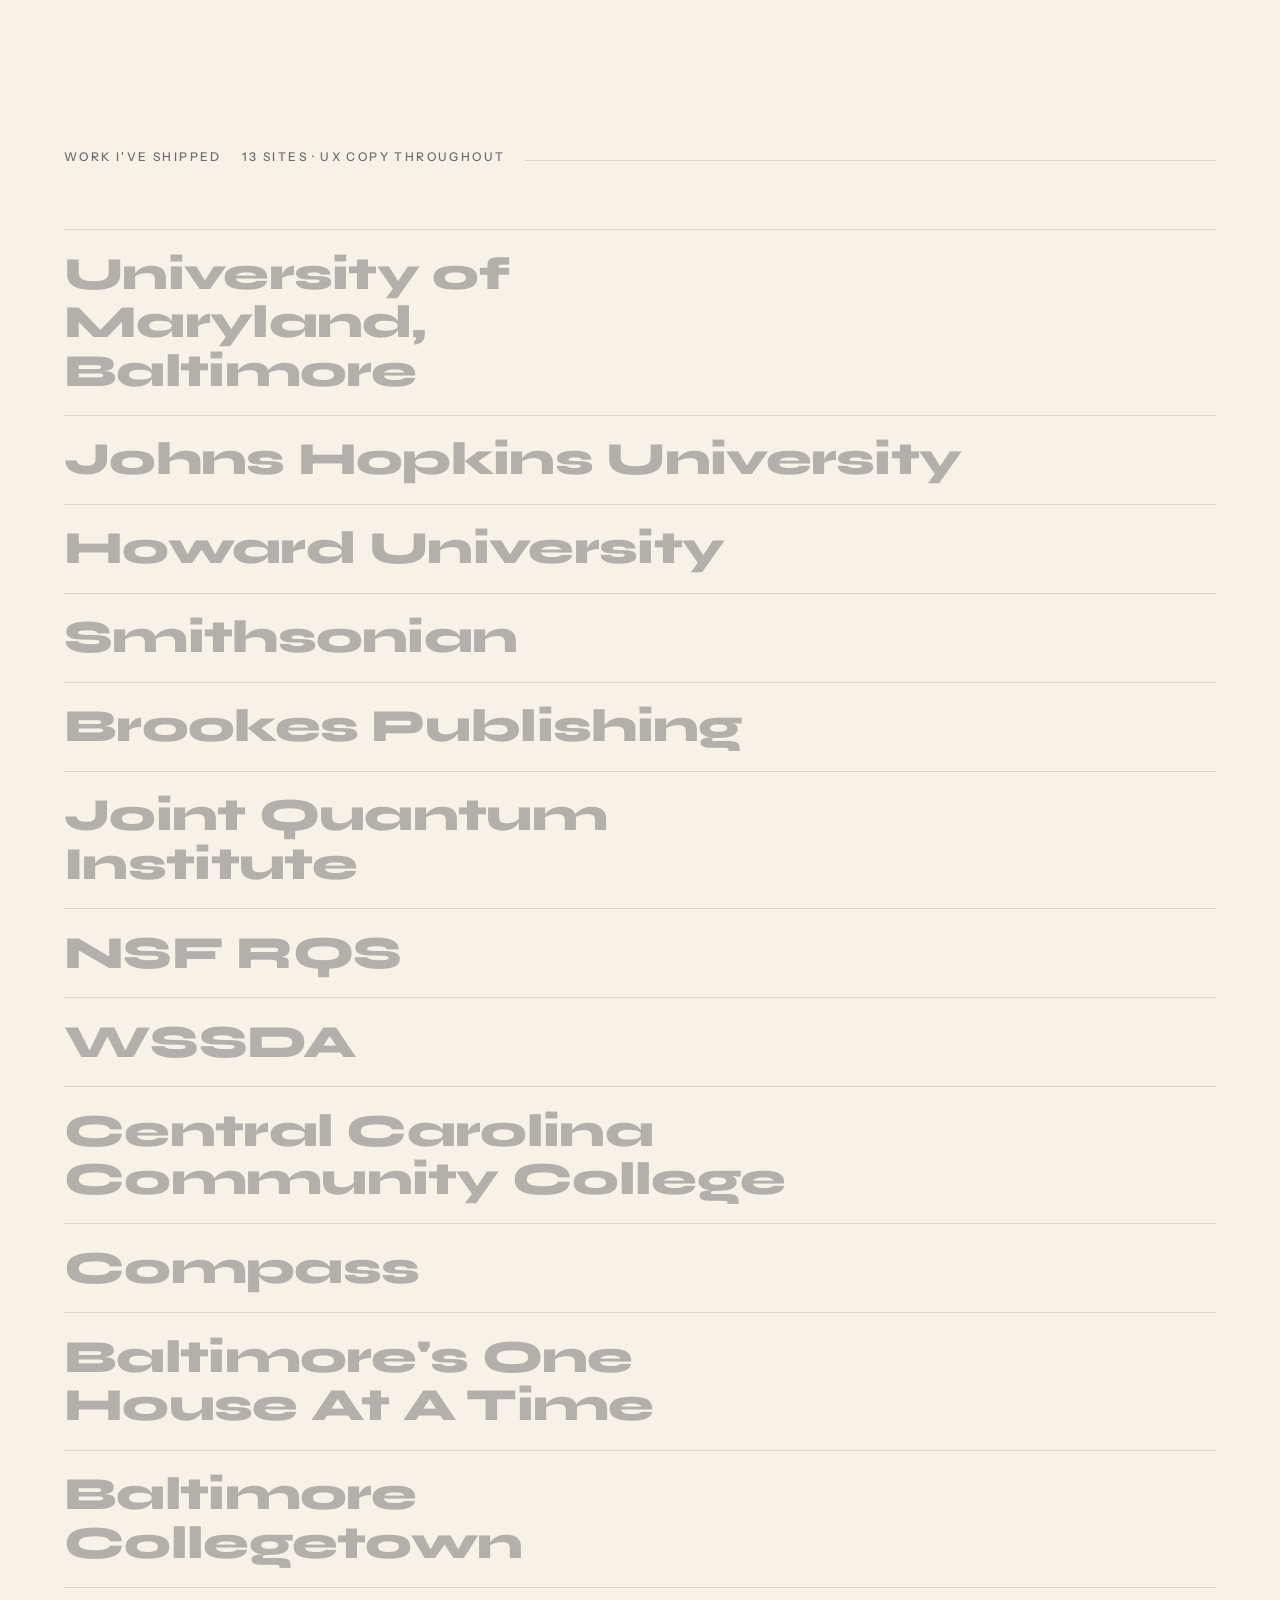
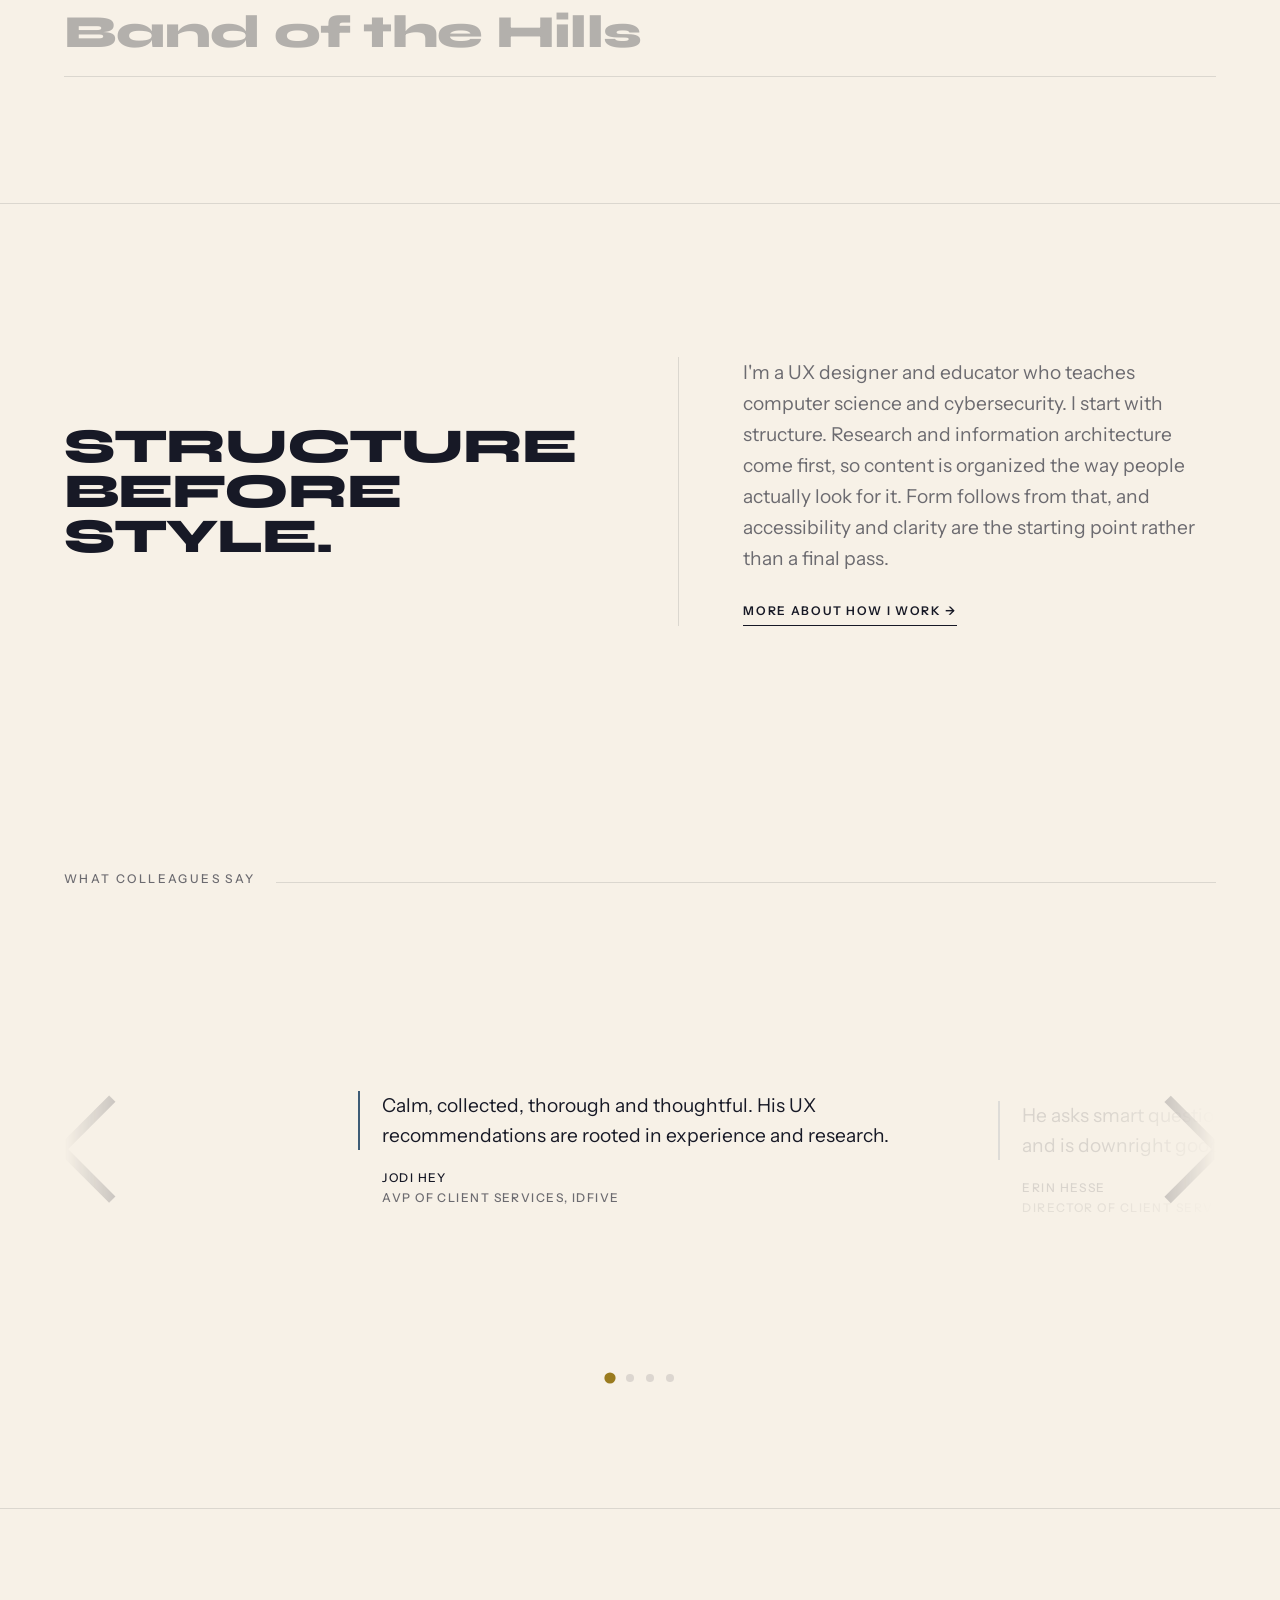
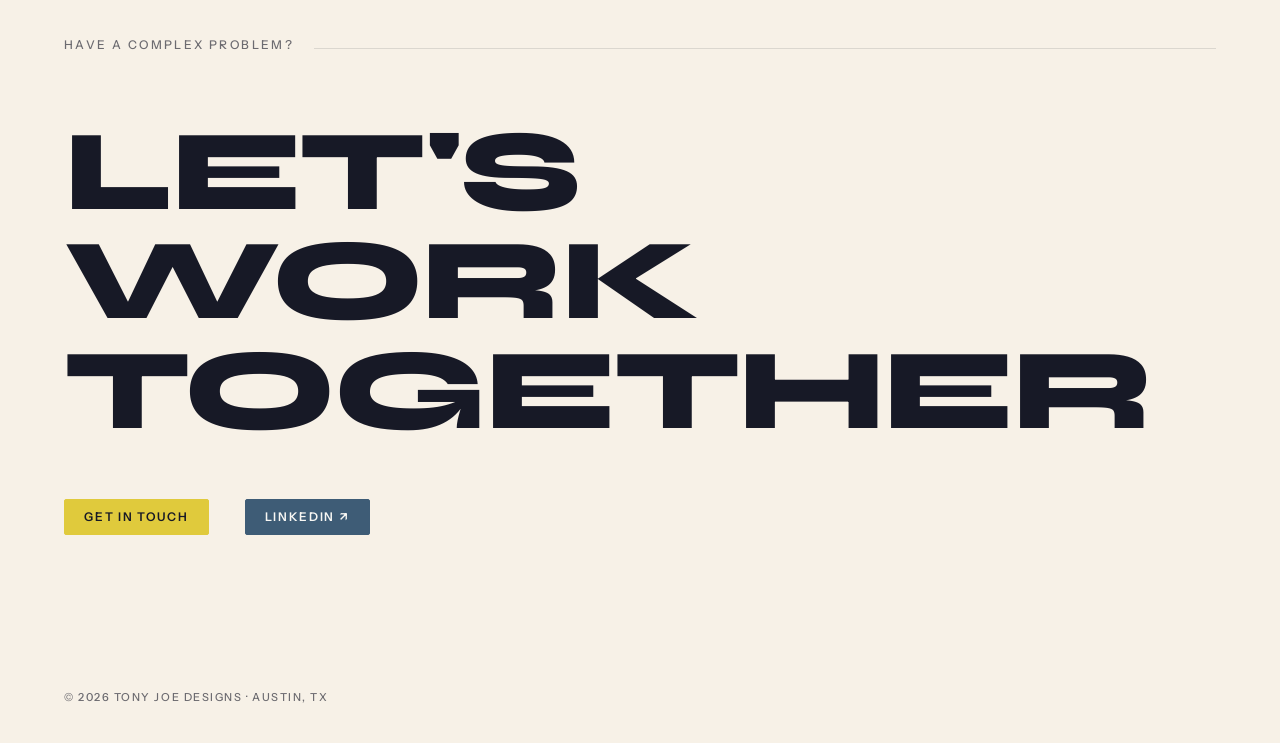
==== commit 42d748f9: "Fix external-link arrows rendering as emoji on mobile, catch up stale cache-bust The north-east arro" ====
--- a/index.html
+++ b/index.html
@@ -221,7 +221,7 @@
   <h2><a href="mailto:tonyjoemorales@gmail.com?subject=Website%20Inquiry">Let's work together</a></h2>
   <div class="row">
     <a class="btn btn-primary" href="mailto:tonyjoemorales@gmail.com?subject=Website%20Inquiry">Get in touch</a>
-    <a class="btn btn-secondary" href="https://www.linkedin.com/in/tonyjoemorales" target="_blank" rel="noopener">LinkedIn &nearr;</a>
+    <a class="btn btn-secondary" href="https://www.linkedin.com/in/tonyjoemorales" target="_blank" rel="noopener">LinkedIn &nearr;&#xFE0E;</a>
   </div>
 </section>
 
--- a/assets/style.css
+++ b/assets/style.css
@@ -192,7 +192,7 @@
 .clients .csec{font-family:var(--mono);font-weight:500;font-size:11px;letter-spacing:.18em;text-transform:uppercase;
   color:var(--ink-30);opacity:0;transform:translateX(10px);white-space:nowrap;flex:none;
   transition:opacity .4s var(--ease),transform .4s var(--ease),color .35s var(--ease)}
-.clients .csec::after{content:' \2197'}
+.clients .csec::after{content:' \2197\FE0E'}
 .clients a:hover,.clients a:focus-visible{padding-left:clamp(10px,1.5vw,24px)}
 .clients a:hover .cname,.clients a:focus-visible .cname{color:var(--hc)}
 .clients a:hover .csec,.clients a:focus-visible .csec{opacity:1;transform:none;color:var(--ink-60)}
@@ -405,7 +405,10 @@
 .move:nth-of-type(1) .imgs.layer.lg figure:nth-child(2){width:46%;bottom:-42%}
 .move:nth-of-type(4) .imgs.layer.lg figure:nth-child(2){bottom:-33%}
 .move .imgs.artifact img{width:auto;max-width:100%;height:auto;max-height:82vh;display:block;margin:0 auto}
+.move .imgs.artifact.campaigns img{transition:transform .5s var(--ease)}
+.move .imgs.artifact.campaigns figure:hover img{transform:scale(1.05)}
 .move .imgs.big img,.move .imgs.big video{width:110%;max-width:none;margin-left:-5%}
+.move .imgs.big.sm img,.move .imgs.big.sm video{width:70%;max-width:620px;max-height:60svh;margin:0 auto}
 .move .imgs.small img{width:90%;margin:0 auto}
 .move .imgs figure{overflow:visible}
 .move .imgs,.move .imgs figure,.move .imgs img{max-width:100%}
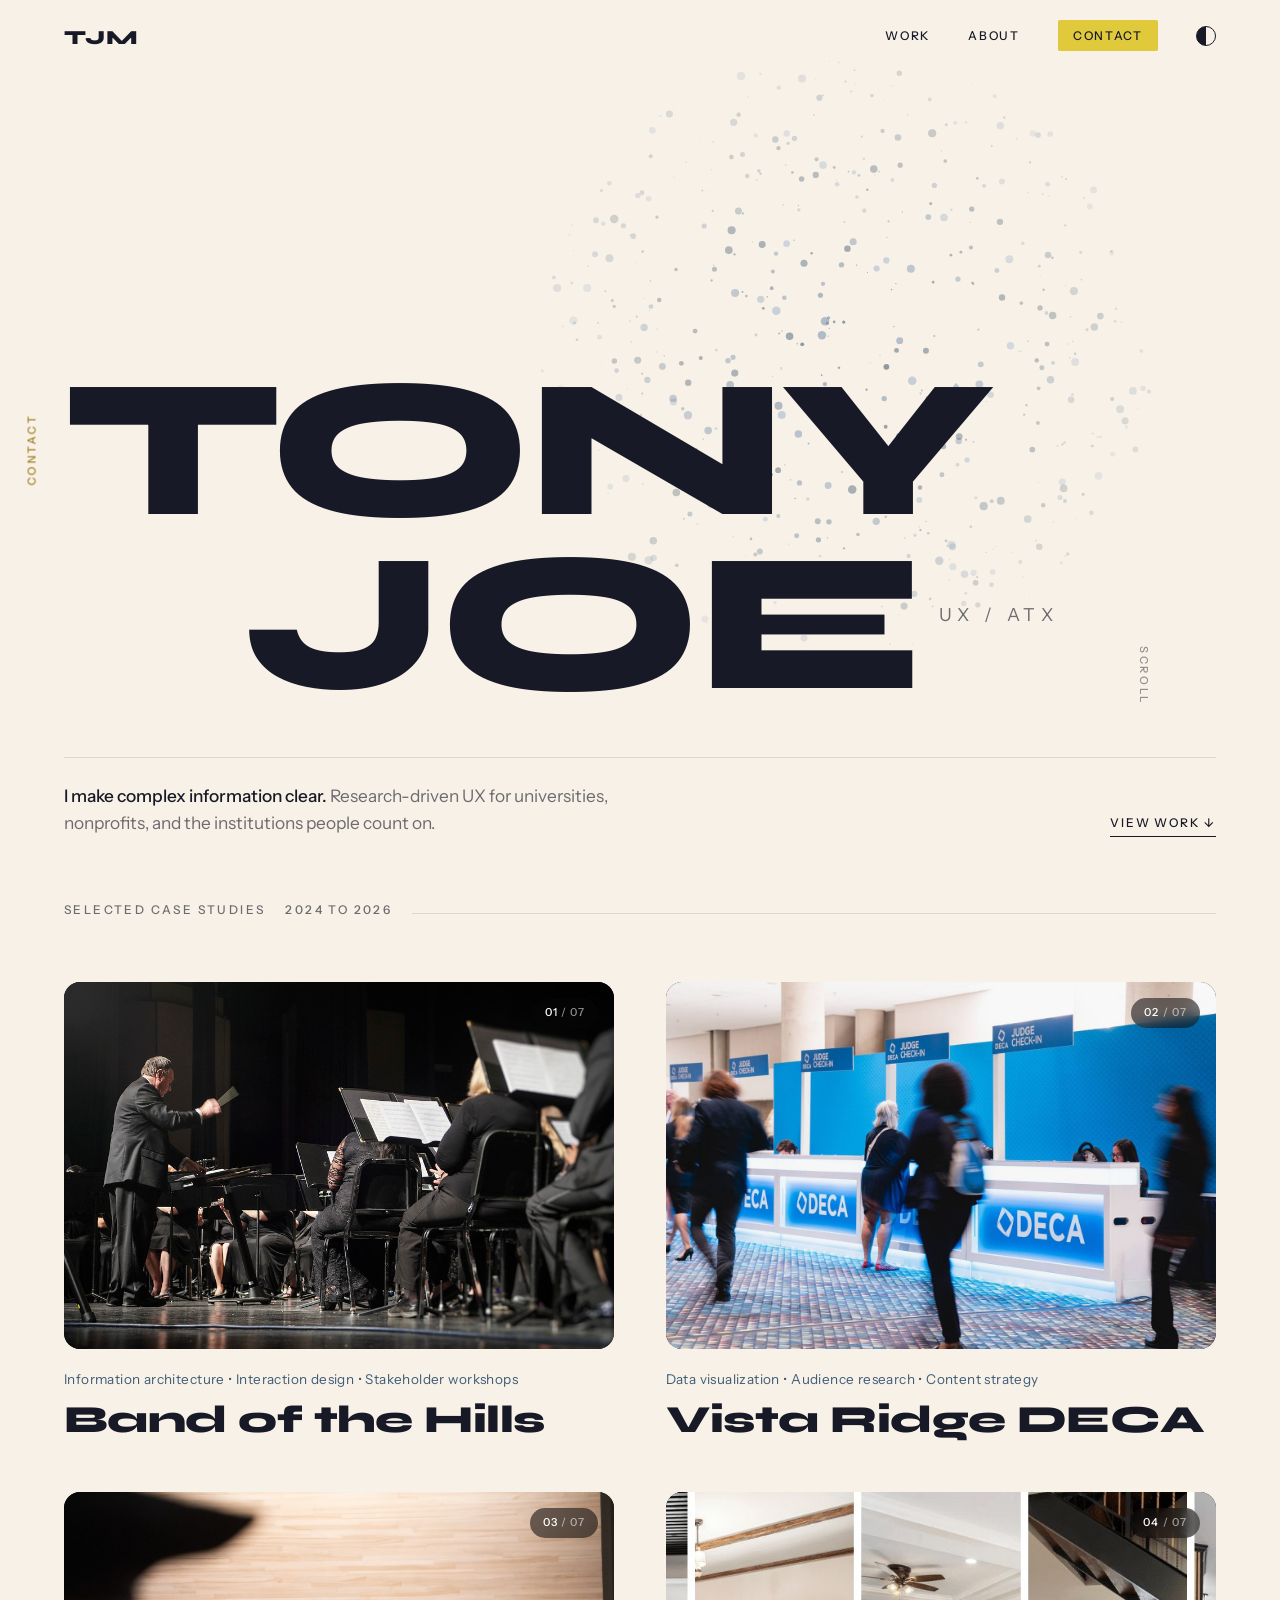
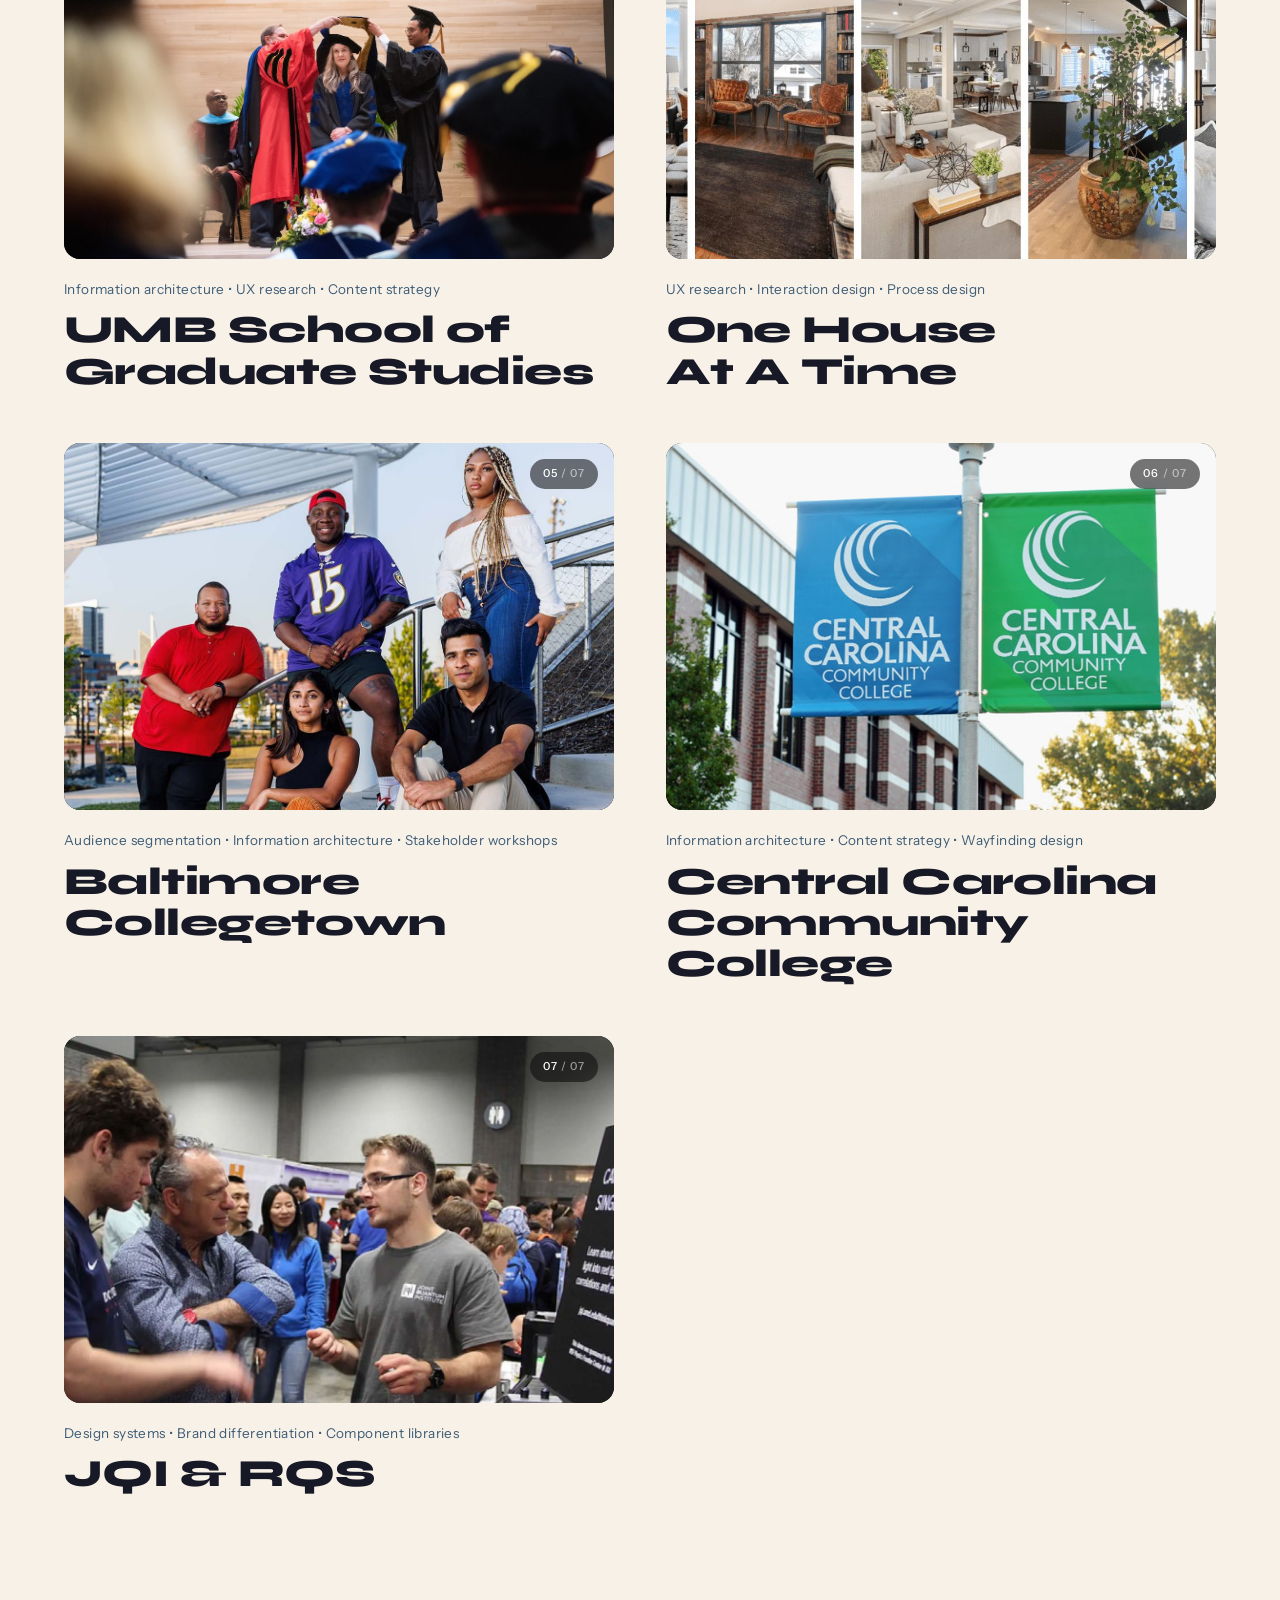
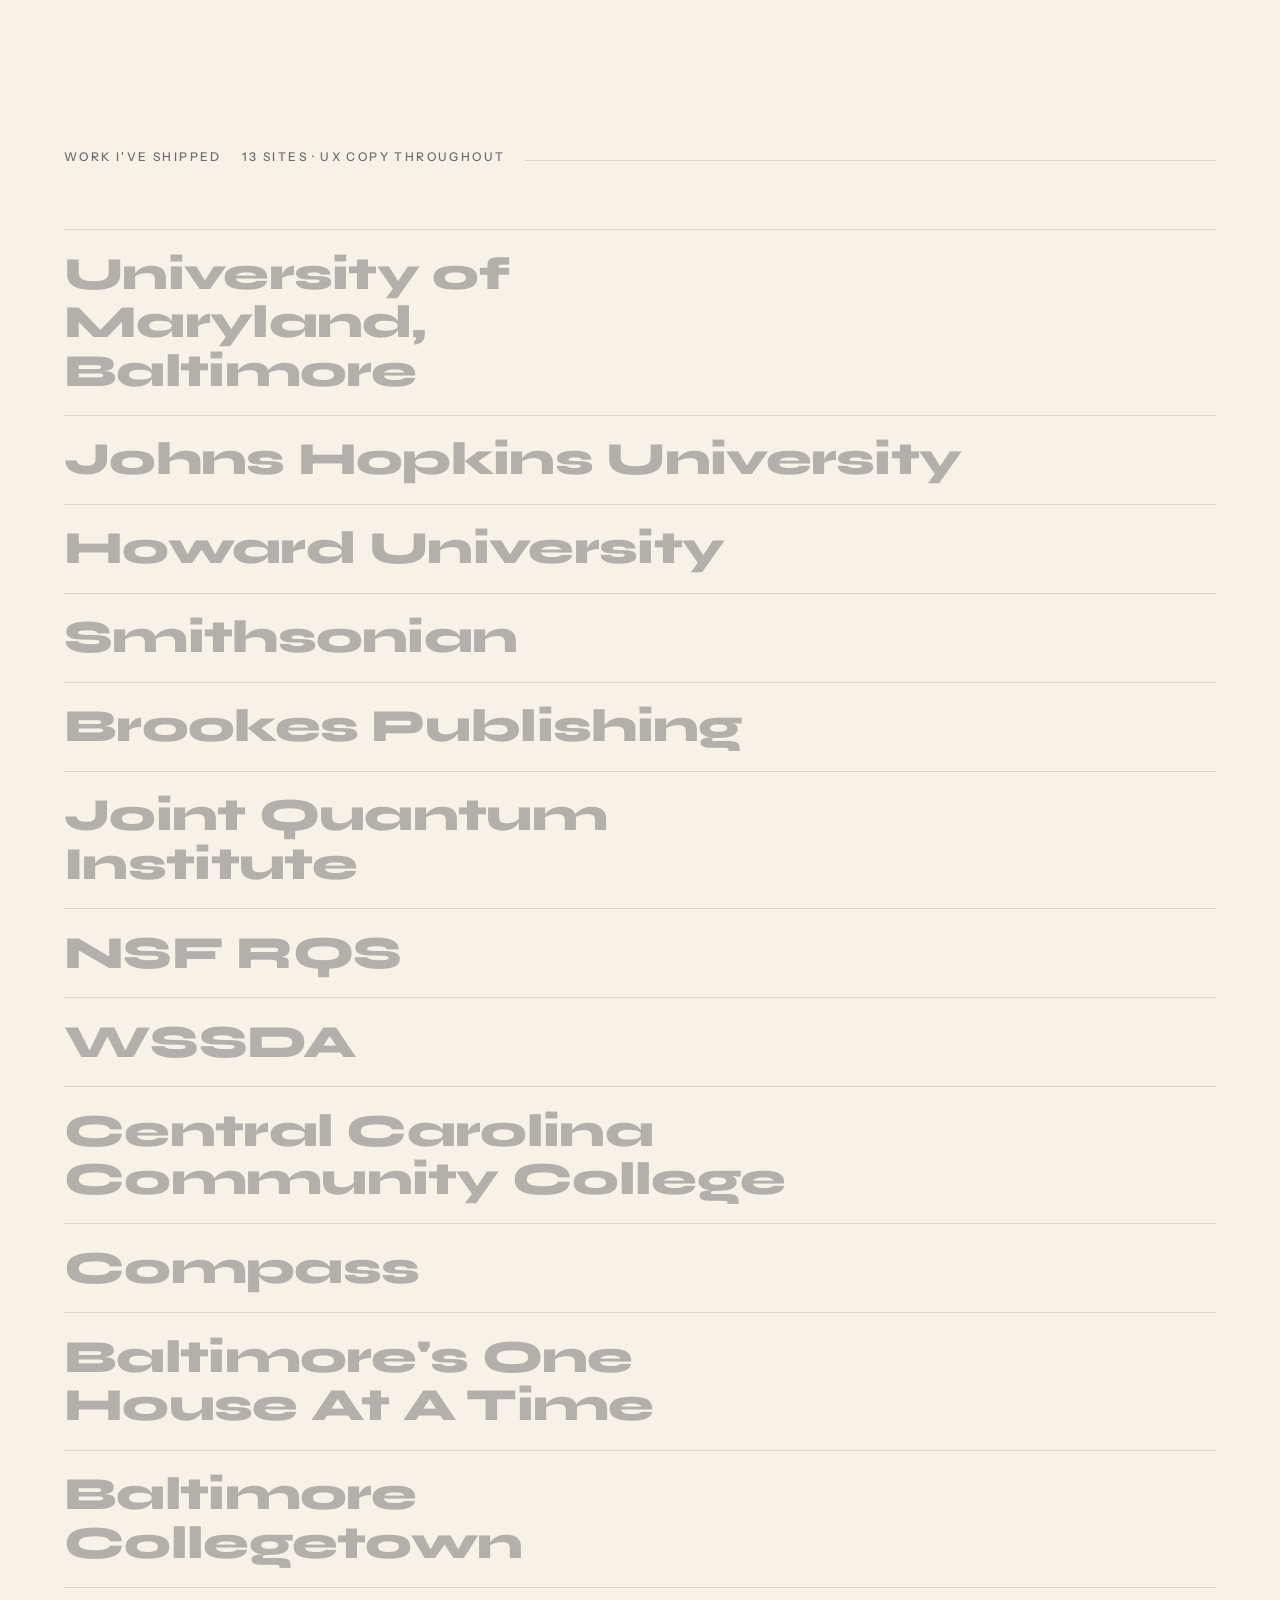
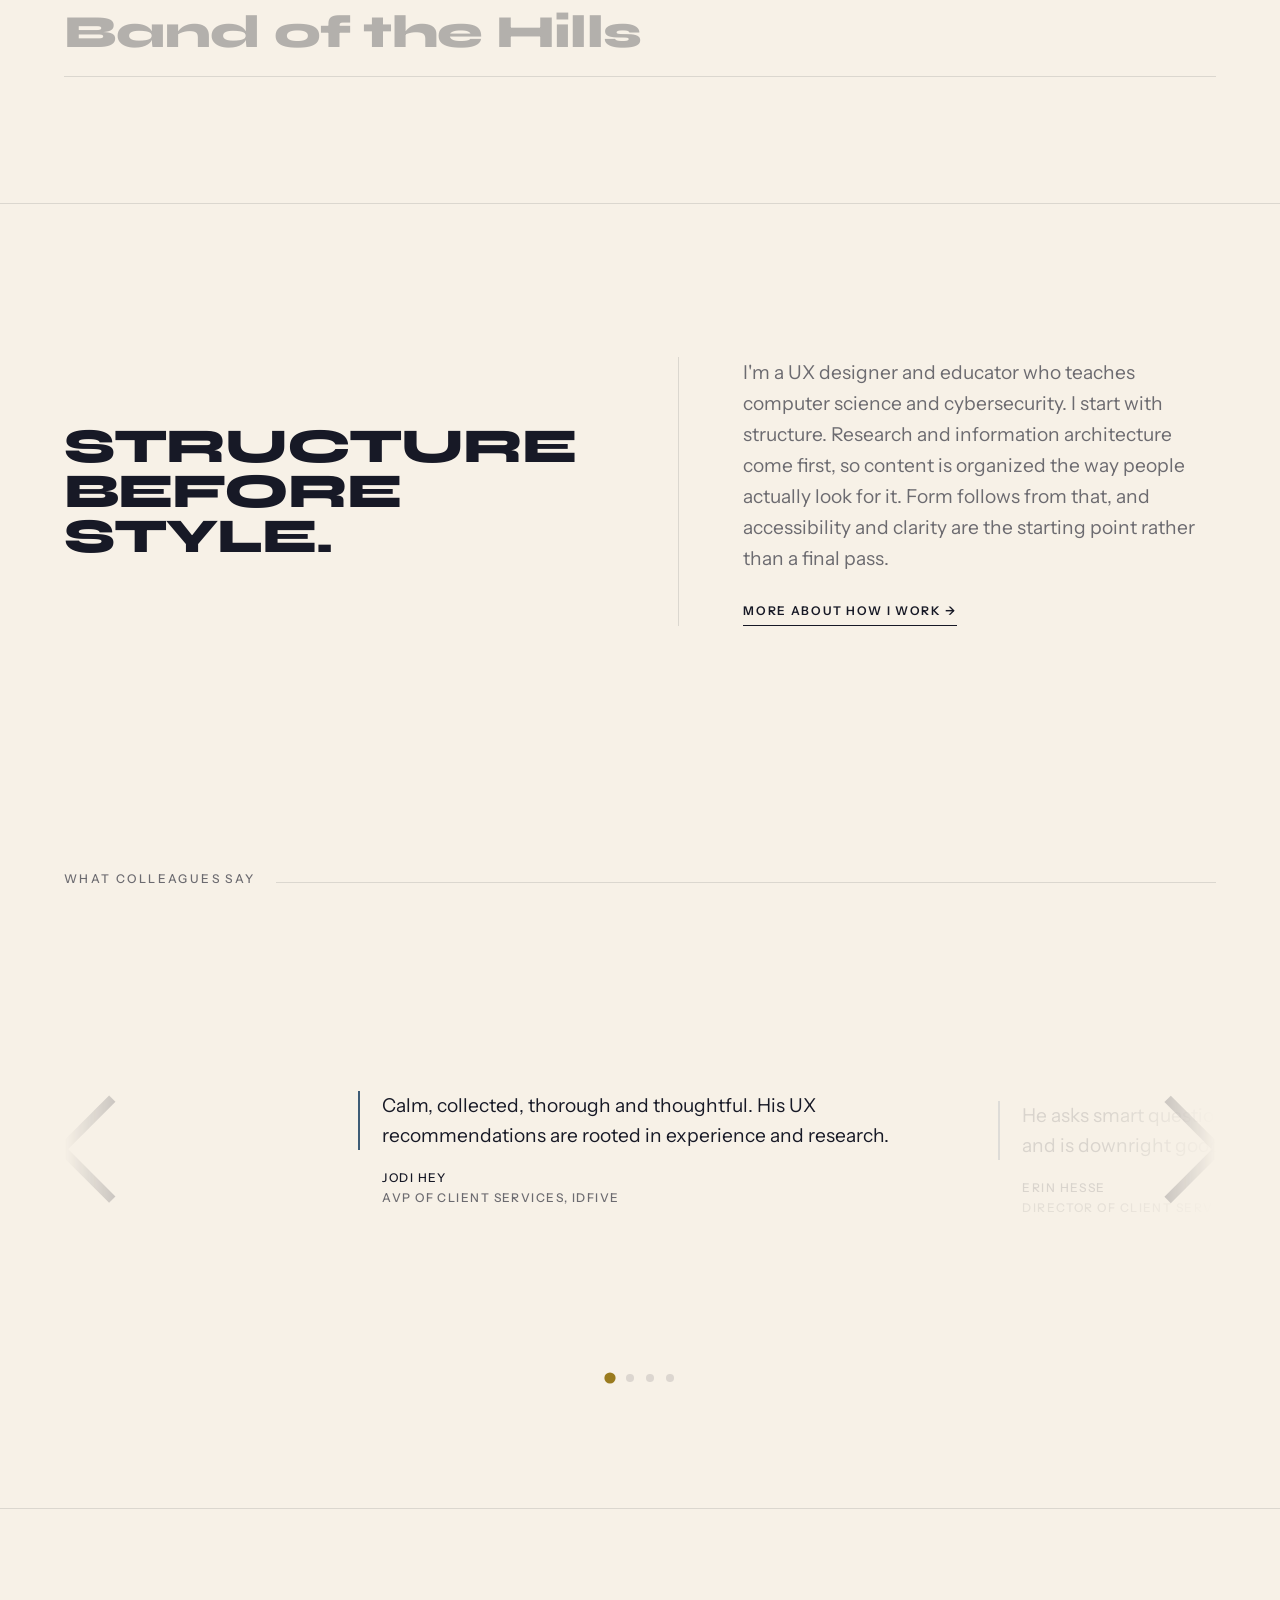
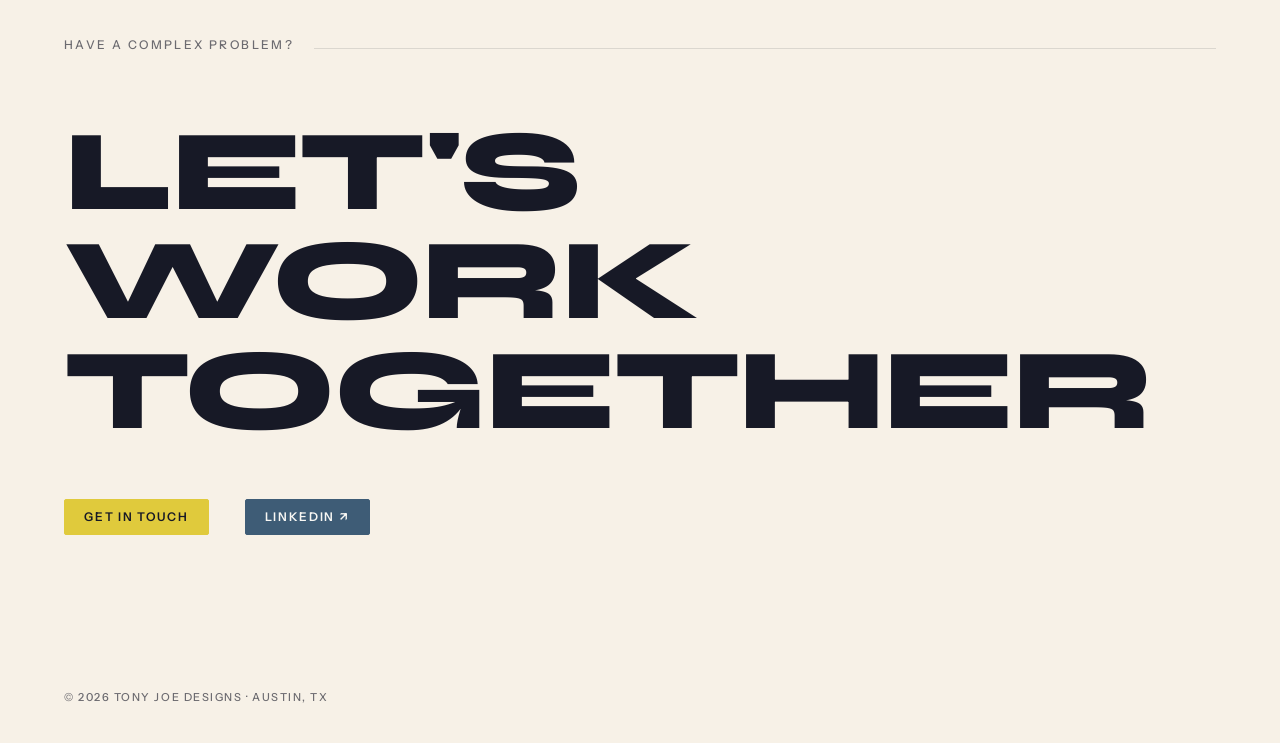
==== commit 98c5e4ea: "Fix broken About link (and other hardcoded /portfolio-v5/ paths) CNAME was added pointing the repo a" ====
--- a/index.html
+++ b/index.html
@@ -177,7 +177,7 @@
     <h2 class="ai-head">Structure<br>before<br>style.</h2>
     <div class="ai-body">
       <p>I'm a UX designer and educator who teaches computer science and cybersecurity. I start with structure. Research and information architecture come first, so content is organized the way people actually look for it. Form follows from that, and accessibility and clarity are the starting point rather than a final pass.</p>
-      <a href="/portfolio-v5/about/" class="ai-link">More about how I work &rarr;</a>
+      <a href="about/" class="ai-link">More about how I work &rarr;</a>
     </div>
   </div>
 </section>
